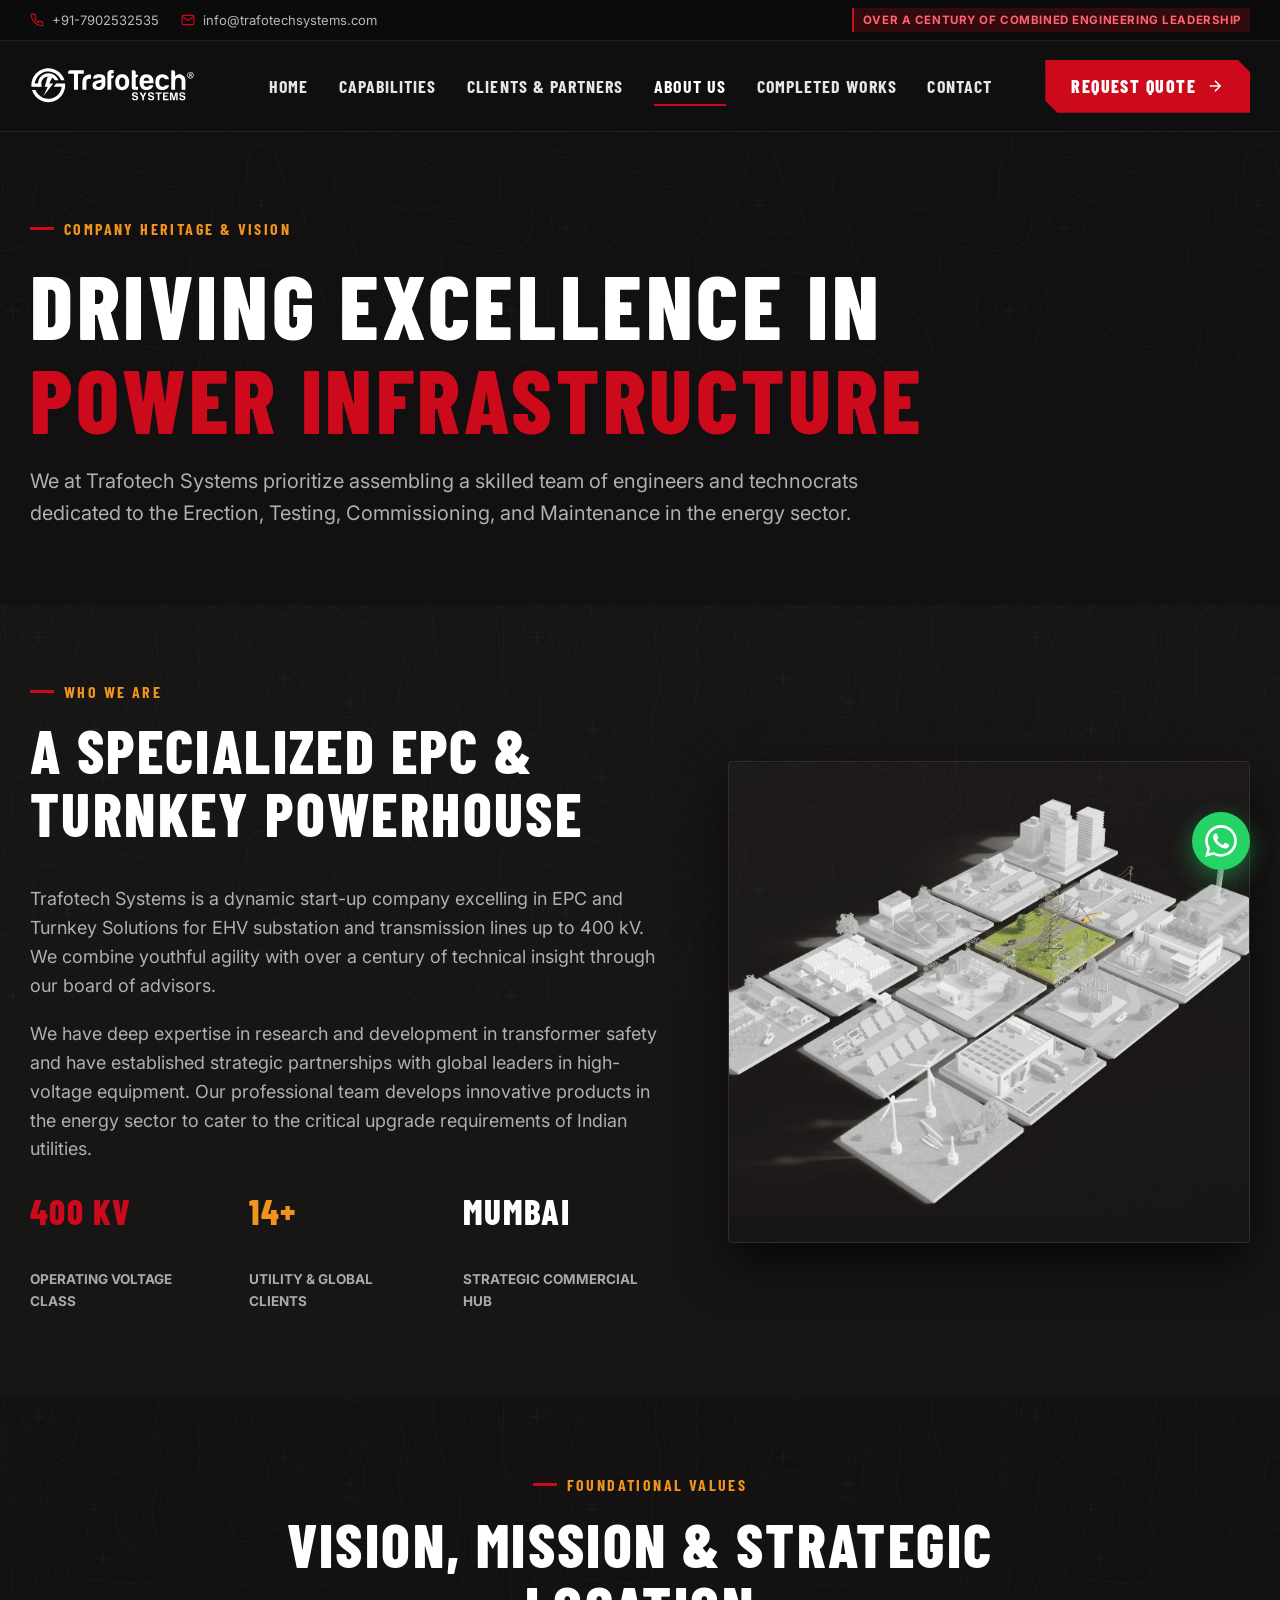
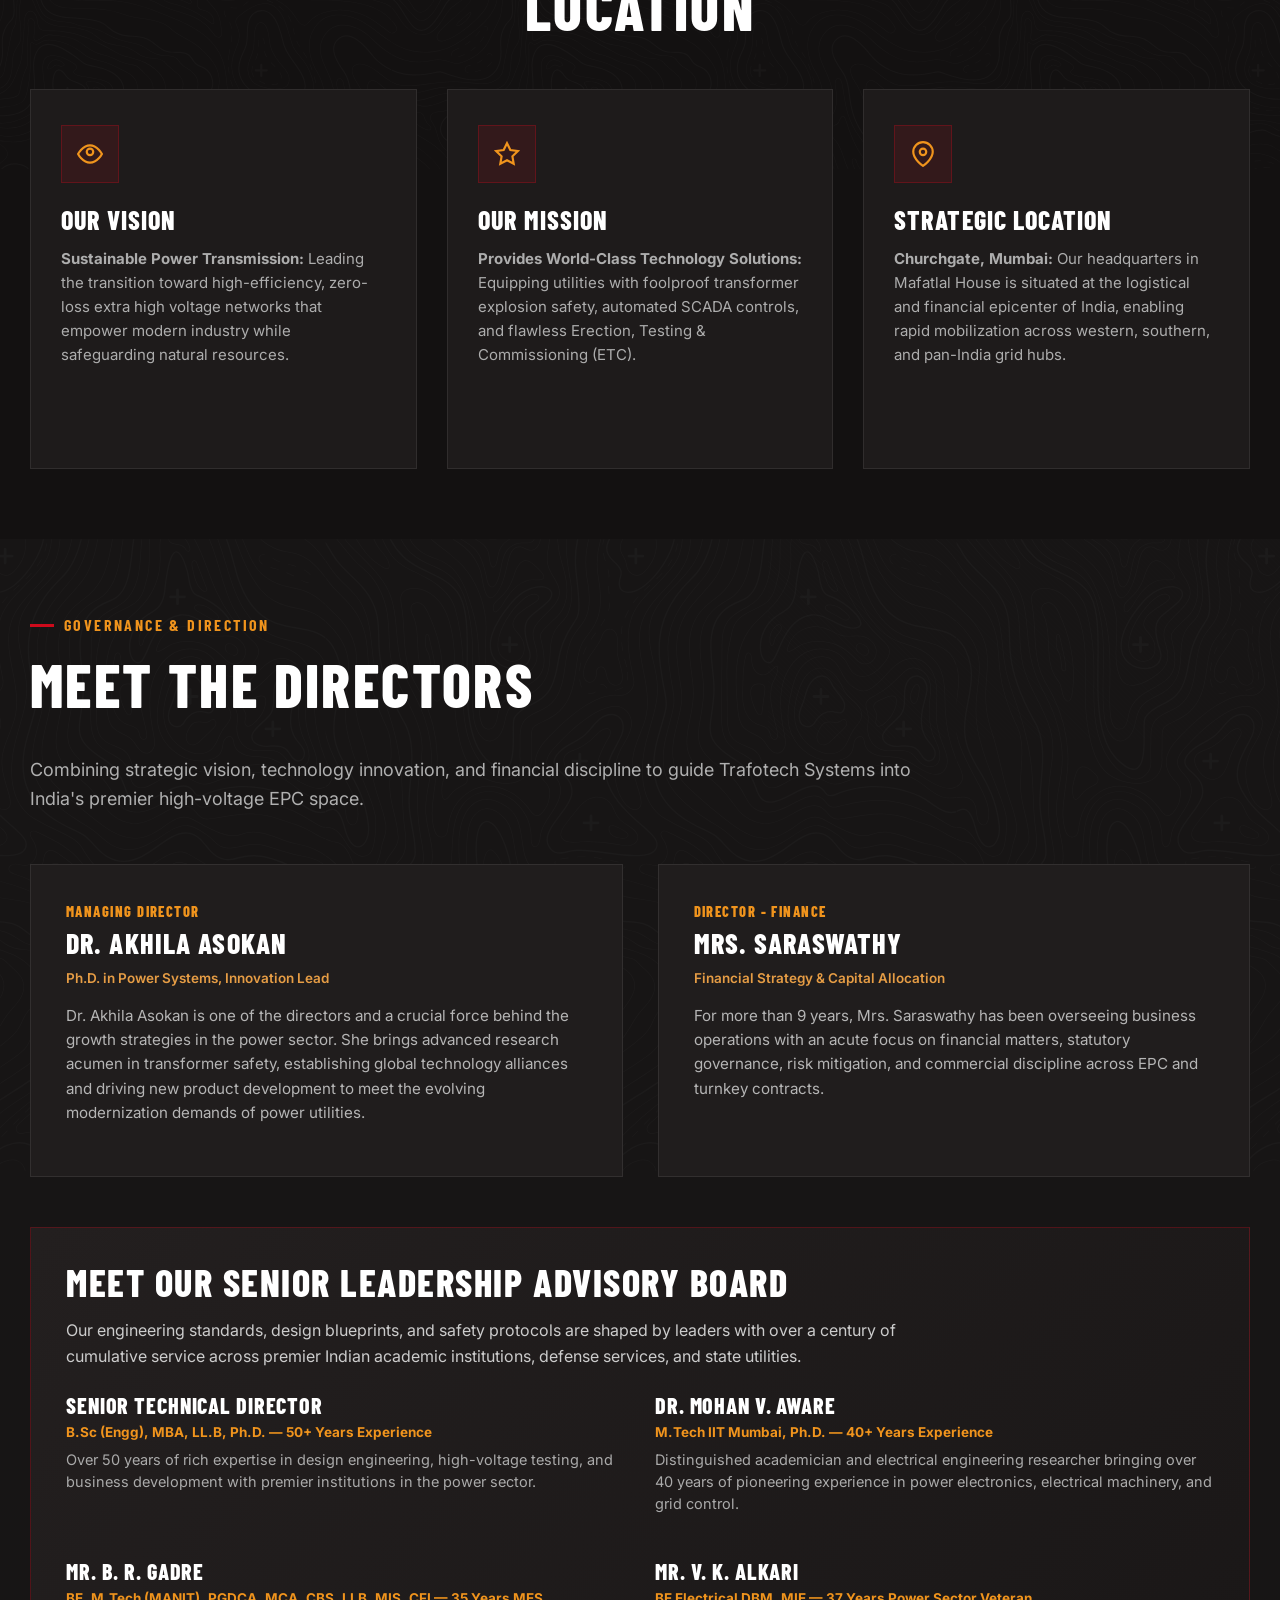
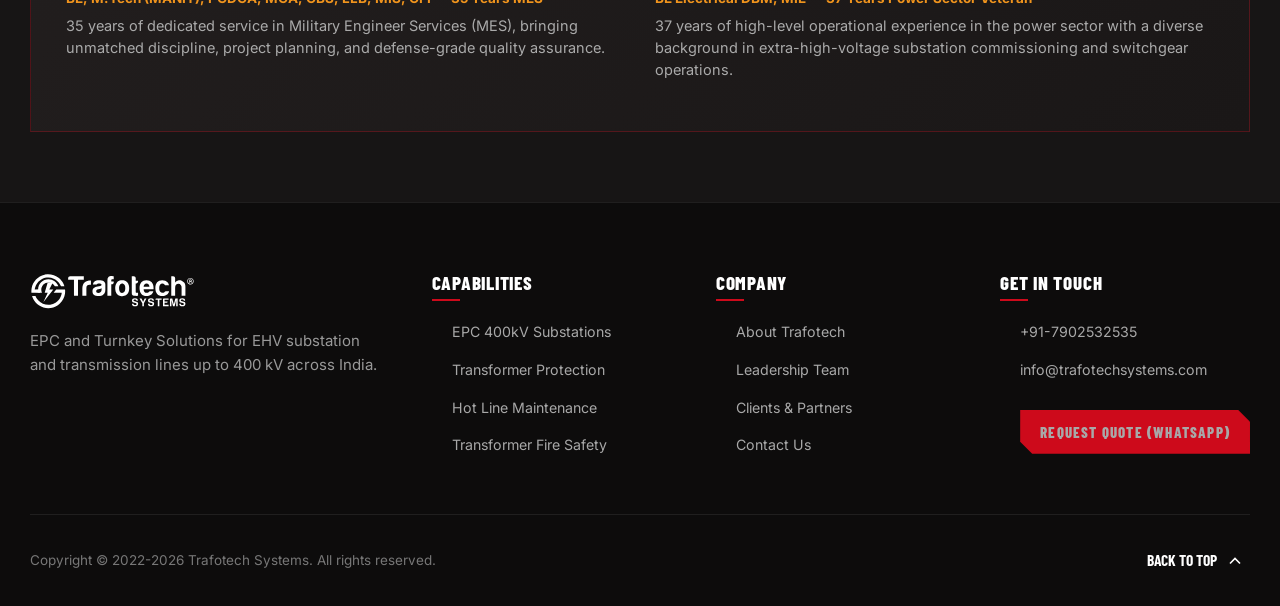
==== about.html @ dc95e20f "Initial commit: Trafotech Systems modern web portal with Quanta design system" ====
<!DOCTYPE html>
<html lang="en">
<head>
  <meta charset="UTF-8">
  <meta name="viewport" content="width=device-width, initial-scale=1.0">
  <title>About Us &amp; Leadership - TRAFOTECH SYSTEMS</title>
  <meta name="description" content="Learn about Trafotech Systems, our leadership team including Dr. Akhila Asokan, Mrs. Saraswathy, and our senior advisory board with over 50 years of power sector engineering heritage.">
  <link rel="icon" type="image/png" sizes="32x32" href="assets/projects/cropped-favicon-32x32.png">

  <!-- Quanta Services Design System Stylesheets -->
  <link rel="stylesheet" href="_next/static/css/a41a6d3d1472bc70.css">
  <link rel="stylesheet" href="css/quanta-theme.css">
</head>
<body class="bg-dark">

  <!-- TOP BAR -->
  <div class="top-contact-bar">
    <div class="container top-bar-inner">
      <div class="top-bar-items">
        <span class="top-bar-item">
          <svg fill="none" stroke="currentColor" stroke-width="2" viewBox="0 0 24 24"><path d="M22 16.92v3a2 2 0 0 1-2.18 2 19.79 19.79 0 0 1-8.63-3.07 19.5 19.5 0 0 1-6-6 19.79 19.79 0 0 1-3.07-8.67A2 2 0 0 1 4.11 2h3a2 2 0 0 1 2 1.72 12.84 12.84 0 0 0 .7 2.81 2 2 0 0 1-.45 2.11L8.09 9.91a16 16 0 0 0 6 6l1.27-1.27a2 2 0 0 1 2.11-.45 12.84 12.84 0 0 0 2.81.7A2 2 0 0 1 22 16.92z"></path></svg>
          <a href="tel:+917902532535">+91-7902532535</a>
        </span>
        <span class="top-bar-item">
          <svg fill="none" stroke="currentColor" stroke-width="2" viewBox="0 0 24 24"><path d="M4 4h16c1.1 0 2 .9 2 2v12c0 1.1-.9 2-2 2H4c-1.1 0-2-.9-2-2V6c0-1.1.9-2 2-2z"></path><polyline points="22,6 12,13 2,6"></polyline></svg>
          <a href="mailto:info@trafotechsystems.com">info@trafotechsystems.com</a>
        </span>
      </div>
      <div>
        <span class="top-bar-badge">Over a Century of Combined Engineering Leadership</span>
      </div>
    </div>
  </div>

  <!-- NAVBAR -->
  <header class="navbar">
    <div class="container navbar-content">
      <a href="index.html" class="site-logo">
        <img src="assets/logos/trafotech-logo-white.svg" alt="Trafotech Logo" height="46">
      </a>

      <ul class="nav-menu">
        <li><a href="index.html" class="nav-link">Home</a></li>
        <li><a href="capabilities.html" class="nav-link">Capabilities</a></li>
        <li><a href="companies.html" class="nav-link">Clients &amp; Partners</a></li>
        <li><a href="about.html" class="nav-link active">About Us</a></li>
        <li><a href="index.html#projects" class="nav-link">Completed Works</a></li>
        <li><a href="contact.html" class="nav-link">Contact</a></li>
      </ul>

      <div class="nav-actions">
        <a href="https://wa.me/918855847066?text=Hello%20Trafotech%20Systems%2C%20I%20would%20like%20to%20request%20a%20quote%20for%20an%20EHV%20Substation%20%2F%20Transformer%20project." target="_blank" rel="noopener noreferrer" class="btn btn-primary" title="Request Quote on WhatsApp">
          <span>Request Quote</span>
          <svg width="18" height="18" fill="none" stroke="currentColor" stroke-width="2" viewBox="0 0 24 24"><line x1="5" y1="12" x2="19" y2="12"></line><polyline points="12 5 19 12 12 19"></polyline></svg>
        </a>
        <button class="menu-toggle" aria-label="Toggle Mobile Menu">
          <svg width="24" height="24" fill="none" stroke="currentColor" stroke-width="2" viewBox="0 0 24 24"><line x1="3" y1="12" x2="21" y2="12"></line><line x1="3" y1="6" x2="21" y2="6"></line><line x1="3" y1="18" x2="21" y2="18"></line></svg>
        </button>
      </div>
    </div>
  </header>

  <!-- OFFCANVAS MOBILE DRAWER -->
  <div class="drawer-backdrop"></div>
  <aside class="mobile-drawer">
    <div class="drawer-header">
      <div class="site-logo">
        <img src="assets/logos/trafotech-logo-white.svg" alt="Trafotech Logo" height="38">
      </div>
      <button class="drawer-close">&times;</button>
    </div>
    <ul class="drawer-nav">
      <li><a href="index.html">Home</a></li>
      <li><a href="capabilities.html">Capabilities &amp; Services</a></li>
      <li><a href="companies.html">Clients &amp; Partners</a></li>
      <li><a href="about.html">About &amp; Leadership</a></li>
      <li><a href="index.html#projects">Completed Works</a></li>
      <li><a href="contact.html">Contact Us</a></li>
    </ul>
  </aside>

  <!-- ABOUT HERO (QUANTA CULTURE TEMPLATE) -->
  <section class="section topo topo-bottom" style="background-color: #121010; padding-top: 8rem; padding-bottom: 6rem;">
    <div class="container">
      <div class="section-pretitle">Company Heritage &amp; Vision</div>
      <h1 class="h1" style="color: #fff; margin-bottom: 2rem;">
        DRIVING EXCELLENCE IN <span class="topo-text">POWER INFRASTRUCTURE</span>
      </h1>
      <p class="section-description" style="max-width: 900px; font-size: 2rem;">
        We at Trafotech Systems prioritize assembling a skilled team of engineers and technocrats dedicated to the Erection, Testing, Commissioning, and Maintenance in the energy sector.
      </p>
    </div>
  </section>

  <!-- STORY & PURPOSE -->
  <main>
    <section class="section topo lines-bg" style="background-color: #181515;">
      <div class="container feature-split-section">
        <div>
          <div class="section-pretitle">Who We Are</div>
          <h2 class="h2">A SPECIALIZED EPC &amp; TURNKEY POWERHOUSE</h2>
          <p class="section-description" style="margin-bottom: 2rem;">
            Trafotech Systems is a dynamic start-up company excelling in EPC and Turnkey Solutions for EHV substation and transmission lines up to 400 kV. We combine youthful agility with over a century of technical insight through our board of advisors.
          </p>
          <p class="section-description" style="margin-bottom: 2rem;">
            We have deep expertise in research and development in transformer safety and have established strategic partnerships with global leaders in high-voltage equipment. Our professional team develops innovative products in the energy sector to cater to the critical upgrade requirements of Indian utilities.
          </p>
          <div style="display:flex; gap:3rem; margin-top:3rem;">
            <div>
              <h3 style="font-size:3.5rem; color:var(--theme-primary); font-family:var(--highlight-font); line-height:1;">400 kV</h3>
              <p style="color:#aaa; font-size:1.35rem; text-transform:uppercase; font-weight:700;">Operating Voltage Class</p>
            </div>
            <div>
              <h3 style="font-size:3.5rem; color:var(--theme-secondary); font-family:var(--highlight-font); line-height:1;">14+</h3>
              <p style="color:#aaa; font-size:1.35rem; text-transform:uppercase; font-weight:700;">Utility &amp; Global Clients</p>
            </div>
            <div>
              <h3 style="font-size:3.5rem; color:#fff; font-family:var(--highlight-font); line-height:1;">Mumbai</h3>
              <p style="color:#aaa; font-size:1.35rem; text-transform:uppercase; font-weight:700;">Strategic Commercial Hub</p>
            </div>
          </div>
        </div>

        <div class="feature-visual">
          <img src="_next/Quanta-3D-Renders-Web-Transmission-20240920-Half.webp" alt="High Voltage Transmission Grid 3D">
        </div>
      </div>
    </section>

    <!-- STRATEGIC PILLARS -->
    <section class="section topo topo-right" style="background-color: #131111;">
      <div class="container">
        <div class="section-header text-center">
          <div class="section-pretitle">Foundational Values</div>
          <h2 class="h2">VISION, MISSION &amp; STRATEGIC LOCATION</h2>
        </div>

        <div class="capabilities-grid" style="grid-template-columns: repeat(3, 1fr);">
          <div class="cap-card">
            <div>
              <div class="cap-card-icon">
                <svg fill="none" stroke="currentColor" stroke-width="2" viewBox="0 0 24 24"><path d="M1 12s4-8 11-8 11 8 11 8-4 8-11 8-11-8-11-8z"></path><circle cx="12" cy="10" r="3"></circle></svg>
              </div>
              <h3 class="cap-card-title">OUR VISION</h3>
              <p class="cap-card-desc">
                <strong>Sustainable Power Transmission:</strong> Leading the transition toward high-efficiency, zero-loss extra high voltage networks that empower modern industry while safeguarding natural resources.
              </p>
            </div>
          </div>

          <div class="cap-card">
            <div>
              <div class="cap-card-icon">
                <svg fill="none" stroke="currentColor" stroke-width="2" viewBox="0 0 24 24"><polygon points="12 2 15.09 8.26 22 9.27 17 14.14 18.18 21.02 12 17.77 5.82 21.02 7 14.14 2 9.27 8.91 8.26 12 2"></polygon></svg>
              </div>
              <h3 class="cap-card-title">OUR MISSION</h3>
              <p class="cap-card-desc">
                <strong>Provides World-Class Technology Solutions:</strong> Equipping utilities with foolproof transformer explosion safety, automated SCADA controls, and flawless Erection, Testing &amp; Commissioning (ETC).
              </p>
            </div>
          </div>

          <div class="cap-card">
            <div>
              <div class="cap-card-icon">
                <svg fill="none" stroke="currentColor" stroke-width="2" viewBox="0 0 24 24"><path d="M21 10c0 7-9 13-9 13s-9-6-9-13a9 9 0 0 1 18 0z"></path><circle cx="12" cy="10" r="3"></circle></svg>
              </div>
              <h3 class="cap-card-title">STRATEGIC LOCATION</h3>
              <p class="cap-card-desc">
                <strong>Churchgate, Mumbai:</strong> Our headquarters in Mafatlal House is situated at the logistical and financial epicenter of India, enabling rapid mobilization across western, southern, and pan-India grid hubs.
              </p>
            </div>
          </div>
        </div>
      </div>
    </section>

    <!-- MEET THE DIRECTORS & LEADERSHIP -->
    <section class="section topo lines-bg" id="leadership" style="background-color: #171515;">
      <div class="container">
        <div class="section-header">
          <div class="section-pretitle">Governance &amp; Direction</div>
          <h2 class="h2">MEET THE DIRECTORS</h2>
          <p class="section-description">
            Combining strategic vision, technology innovation, and financial discipline to guide Trafotech Systems into India's premier high-voltage EPC space.
          </p>
        </div>

        <div class="leadership-grid">
          <!-- Director 1 -->
          <div class="leader-card">
            <span class="leader-role">Managing Director</span>
            <h3 class="leader-name">Dr. Akhila Asokan</h3>
            <div class="leader-qualification">Ph.D. in Power Systems, Innovation Lead</div>
            <p class="leader-bio">
              Dr. Akhila Asokan is one of the directors and a crucial force behind the growth strategies in the power sector. She brings advanced research acumen in transformer safety, establishing global technology alliances and driving new product development to meet the evolving modernization demands of power utilities.
            </p>
          </div>

          <!-- Director 2 -->
          <div class="leader-card">
            <span class="leader-role">Director - Finance</span>
            <h3 class="leader-name">Mrs. Saraswathy</h3>
            <div class="leader-qualification">Financial Strategy &amp; Capital Allocation</div>
            <p class="leader-bio">
              For more than 9 years, Mrs. Saraswathy has been overseeing business operations with an acute focus on financial matters, statutory governance, risk mitigation, and commercial discipline across EPC and turnkey contracts.
            </p>
          </div>
        </div>

        <!-- SENIOR ADVISORY BOARD -->
        <div class="advisory-board-banner" style="margin-top: 5rem;">
          <h3 class="h3" style="color: #fff; margin-bottom: 1.5rem;">MEET OUR SENIOR LEADERSHIP ADVISORY BOARD</h3>
          <p style="color: #ccc; font-size: 1.6rem; max-width: 900px; margin-bottom: 2.5rem;">
            Our engineering standards, design blueprints, and safety protocols are shaped by leaders with over a century of cumulative service across premier Indian academic institutions, defense services, and state utilities.
          </p>

          <div class="advisory-grid">
            <div class="advisory-item">
              <h4>Senior Technical Director</h4>
              <span class="exp-badge">B.Sc (Engg), MBA, LL.B, Ph.D. — 50+ Years Experience</span>
              <p>Over 50 years of rich expertise in design engineering, high-voltage testing, and business development with premier institutions in the power sector.</p>
            </div>

            <div class="advisory-item">
              <h4>Dr. Mohan V. Aware</h4>
              <span class="exp-badge">M.Tech IIT Mumbai, Ph.D. — 40+ Years Experience</span>
              <p>Distinguished academician and electrical engineering researcher bringing over 40 years of pioneering experience in power electronics, electrical machinery, and grid control.</p>
            </div>

            <div class="advisory-item">
              <h4>Mr. B. R. Gadre</h4>
              <span class="exp-badge">BE, M.Tech (MANIT), PGDCA, MCA, CBS, LLB, MIS, CFI — 35 Years MES</span>
              <p>35 years of dedicated service in Military Engineer Services (MES), bringing unmatched discipline, project planning, and defense-grade quality assurance.</p>
            </div>

            <div class="advisory-item">
              <h4>Mr. V. K. Alkari</h4>
              <span class="exp-badge">BE Electrical DBM, MIE — 37 Years Power Sector Veteran</span>
              <p>37 years of high-level operational experience in the power sector with a diverse background in extra-high-voltage substation commissioning and switchgear operations.</p>
            </div>
          </div>
        </div>
      </div>
    </section>
  </main>

  <!-- FOOTER -->
  <footer class="site-footer">
    <div class="container">
      <div class="footer-top">
        <div class="footer-brand">
          <a href="index.html" class="site-logo">
            <img src="assets/logos/trafotech-logo-white.svg" alt="Trafotech Logo" height="42">
          </a>
          <p>
            EPC and Turnkey Solutions for EHV substation and transmission lines up to 400 kV across India.
          </p>
        </div>

        <div class="footer-col">
          <h4>Capabilities</h4>
          <ul class="footer-links">
            <li><a href="capabilities.html#substations">EPC 400kV Substations</a></li>
            <li><a href="capabilities.html#transformer-protection">Transformer Protection</a></li>
            <li><a href="capabilities.html#live-line">Hot Line Maintenance</a></li>
            <li><a href="capabilities.html#fire-safety">Transformer Fire Safety</a></li>
          </ul>
        </div>

        <div class="footer-col">
          <h4>Company</h4>
          <ul class="footer-links">
            <li><a href="about.html">About Trafotech</a></li>
            <li><a href="#leadership">Leadership Team</a></li>
            <li><a href="companies.html">Clients &amp; Partners</a></li>
            <li><a href="contact.html">Contact Us</a></li>
          </ul>
        </div>

        <div class="footer-col">
          <h4>Get in Touch</h4>
          <ul class="footer-links">
            <li><a href="tel:+917902532535">+91-7902532535</a></li>
            <li><a href="mailto:info@trafotechsystems.com">info@trafotechsystems.com</a></li>
            <li style="margin-top: 1.5rem;">
              <a href="https://wa.me/918855847066?text=Hello%20Trafotech%20Systems%2C%20I%20would%20like%20to%20request%20a%20quote%20for%20an%20EHV%20Substation%20%2F%20Transformer%20project." target="_blank" rel="noopener noreferrer" class="btn btn-primary" style="padding: 1rem 2rem; font-size: 1.5rem;">Request Quote (WhatsApp)</a>
            </li>
          </ul>
        </div>
      </div>

      <div class="footer-bottom">
        <div>Copyright &copy; 2022-2026 Trafotech Systems. All rights reserved.</div>
        <div class="back-to-top">
          <span>Back to Top</span>
          <svg width="20" height="20" fill="none" stroke="currentColor" stroke-width="2" viewBox="0 0 24 24"><polyline points="18 15 12 9 6 15"></polyline></svg>
        </div>
      </div>
    </div>
  </footer>

  <script src="js/main.js"></script>

  <!-- Floating WhatsApp Quick Connect -->
  <a href="https://wa.me/918855847066?text=Hello%20Trafotech%20Systems%2C%20I%20would%20like%20to%20request%20a%20quote%20for%20an%20EHV%20Substation%20%2F%20Transformer%20project." target="_blank" rel="noopener noreferrer" class="floating-whatsapp" title="Chat on WhatsApp (+91-8855847066)" aria-label="Chat on WhatsApp">
    <svg width="32" height="32" viewBox="0 0 24 24" fill="#ffffff"><path d="M.057 24l1.687-6.163c-1.041-1.804-1.588-3.849-1.587-5.946.003-6.556 5.338-11.891 11.893-11.891 3.181.001 6.167 1.24 8.413 3.488 2.245 2.248 3.481 5.236 3.48 8.414-.003 6.557-5.338 11.892-11.893 11.892-1.99-.001-3.951-.5-5.688-1.448l-6.305 1.654zm6.597-3.807c1.676.995 3.276 1.591 5.392 1.592 5.448 0 9.886-4.434 9.889-9.885.002-5.462-4.415-9.89-9.881-9.892-5.452 0-9.887 4.434-9.889 9.884-.001 2.225.651 3.891 1.746 5.634l-.999 3.648 3.742-.981zm11.387-5.464c-.074-.124-.272-.198-.57-.347-.297-.149-1.758-.868-2.031-.967-.272-.099-.47-.149-.669.149-.198.297-.768.967-.941 1.165-.173.198-.347.223-.644.074-.297-.149-1.255-.462-2.39-1.475-.883-.788-1.48-1.761-1.653-2.059-.173-.297-.018-.458.13-.606.134-.133.297-.347.446-.521.151-.172.2-.296.3-.495.099-.198.05-.372-.025-.521-.075-.148-.669-1.611-.916-2.206-.242-.579-.487-.501-.669-.51l-.57-.01c-.198 0-.52.074-.792.372s-1.04 1.016-1.04 2.479 1.065 2.876 1.213 3.074c.149.198 2.095 3.2 5.076 4.487.709.306 1.263.489 1.694.626.712.226 1.36.194 1.872.118.571-.085 1.758-.719 2.006-1.413.248-.695.248-1.29.173-1.414z"/></svg>
  </a>

</body>
</html>
---- _next/static/css/a41a6d3d1472bc70.css ----
﻿#nprogress{pointer-events:none}#nprogress .bar{background:var(--theme-secondary);position:fixed;z-index:1031;top:0;left:0;width:100%;height:5px}#nprogress .peg{display:block;position:absolute;right:0;width:100px;height:100%;box-shadow:0 0 10px var(--theme-secondary),0 0 5px var(--theme-secondary);opacity:1;transform:rotate(3deg) translateY(-4px)}#nprogress .spinner{display:block;position:fixed;z-index:1031;top:15px;right:15px}#nprogress .spinner-icon{width:18px;height:18px;box-sizing:border-box;border-bottom:2px solid transparent;border-right:2px solid transparent;border-top:2px solid transparent;border-top-color:var(--theme-secondary);border-left:2px solid transparent;border-left-color:var(--theme-secondary);border-radius:50%;animation:nprogress-spinner .4s linear infinite}.nprogress-custom-parent{overflow:hidden;position:relative}.nprogress-custom-parent #nprogress .bar,.nprogress-custom-parent #nprogress .spinner{position:absolute}@keyframes nprogress-spinner{0%{transform:rotate(0deg)}to{transform:rotate(1turn)}}

/*! modern-normalize v2.0.0 | MIT License | https://github.com/sindresorhus/modern-normalize */*,:after,:before{box-sizing:border-box}html{font-family:system-ui,Segoe UI,Roboto,Helvetica,Arial,sans-serif,Apple Color Emoji,Segoe UI Emoji;line-height:1.15;-webkit-text-size-adjust:100%;-moz-tab-size:4;-o-tab-size:4;tab-size:4}body{margin:0}hr{height:0;color:inherit}abbr[title]{-webkit-text-decoration:underline dotted;text-decoration:underline dotted}b,strong{font-weight:bolder}code,kbd,pre,samp{font-family:ui-monospace,SFMono-Regular,Consolas,Liberation Mono,Menlo,monospace;font-size:1em}small{font-size:80%}sub,sup{font-size:75%;line-height:0;position:relative;vertical-align:baseline}sub{bottom:-.25em}sup{top:-.5em}table{text-indent:0;border-color:inherit}button,input,optgroup,select,textarea{font-family:inherit;font-size:100%;line-height:1.15;margin:0}button,select{text-transform:none}[type=button],[type=reset],[type=submit],button{-webkit-appearance:button}::-moz-focus-inner{border-style:none;padding:0}:-moz-focusring{outline:1px dotted ButtonText}:-moz-ui-invalid{box-shadow:none}legend{padding:0}progress{vertical-align:baseline}::-webkit-inner-spin-button,::-webkit-outer-spin-button{height:auto}[type=search]{-webkit-appearance:textfield;outline-offset:-2px}::-webkit-search-decoration{-webkit-appearance:none}::-webkit-file-upload-button{-webkit-appearance:button;font:inherit}summary{display:list-item}:root{--wp-admin-theme-color:#007cba;--wp-admin-theme-color--rgb:0,124,186;--wp-admin-theme-color-darker-10:#006ba1;--wp-admin-theme-color-darker-10--rgb:0,107,161;--wp-admin-theme-color-darker-20:#005a87;--wp-admin-theme-color-darker-20--rgb:0,90,135;--wp-admin-border-width-focus:2px;--wp-block-synced-color:#7a00df;--wp-block-synced-color--rgb:122,0,223}@media(-webkit-min-device-pixel-ratio:2),(min-resolution:192dpi){:root{--wp-admin-border-width-focus:1.5px}}.wp-block-archives{box-sizing:border-box}.wp-block-archives-dropdown label{display:block}.wp-block-avatar{line-height:0}.wp-block-avatar,.wp-block-avatar img{box-sizing:border-box}.wp-block-avatar.aligncenter{text-align:center}.wp-block-audio{box-sizing:border-box}.wp-block-audio figcaption{margin-top:.5em;margin-bottom:1em}.wp-block-audio audio{width:100%;min-width:300px}.wp-block-button__link{cursor:pointer;display:inline-block;text-align:center;word-break:break-word;box-sizing:border-box}.wp-block-button__link.aligncenter{text-align:center}.wp-block-button__link.alignright{text-align:right}:where(.wp-block-button__link){box-shadow:none;text-decoration:none;border-radius:9999px;padding:calc(.667em + 2px) calc(1.333em + 2px)}.wp-block-button[style*=text-decoration] .wp-block-button__link{text-decoration:inherit}.wp-block-buttons>.wp-block-button.has-custom-width{max-width:none}.wp-block-buttons>.wp-block-button.has-custom-width .wp-block-button__link{width:100%}.wp-block-buttons>.wp-block-button.has-custom-font-size .wp-block-button__link{font-size:inherit}.wp-block-buttons>.wp-block-button.wp-block-button__width-25{width:calc(25% - .5em*.75);width:calc(25% - var(--wp--style--block-gap, .5em)*.75)}.wp-block-buttons>.wp-block-button.wp-block-button__width-50{width:calc(50% - .5em*.5);width:calc(50% - var(--wp--style--block-gap, .5em)*.5)}.wp-block-buttons>.wp-block-button.wp-block-button__width-75{width:calc(75% - .5em*.25);width:calc(75% - var(--wp--style--block-gap, .5em)*.25)}.wp-block-buttons>.wp-block-button.wp-block-button__width-100{width:100%;flex-basis:100%}.wp-block-buttons.is-vertical>.wp-block-button.wp-block-button__width-25{width:25%}.wp-block-buttons.is-vertical>.wp-block-button.wp-block-button__width-50{width:50%}.wp-block-buttons.is-vertical>.wp-block-button.wp-block-button__width-75{width:75%}.wp-block-button.is-style-squared,.wp-block-button__link.wp-block-button.is-style-squared{border-radius:0}.wp-block-button.no-border-radius,.wp-block-button__link.no-border-radius{border-radius:0!important}.wp-block-button .wp-block-button__link.is-style-outline,.wp-block-button.is-style-outline>.wp-block-button__link{border:2px solid;padding:.667em 1.333em}.wp-block-button .wp-block-button__link.is-style-outline:not(.has-text-color),.wp-block-button.is-style-outline>.wp-block-button__link:not(.has-text-color){color:currentColor}.wp-block-button .wp-block-button__link.is-style-outline:not(.has-background),.wp-block-button.is-style-outline>.wp-block-button__link:not(.has-background){background-color:transparent;background-image:none}.wp-block-button .wp-block-button__link:where(.has-border-color){border-width:initial}.wp-block-button .wp-block-button__link:where([style*=border-top-color]){border-top-width:medium}.wp-block-button .wp-block-button__link:where([style*=border-right-color]){border-right-width:medium}.wp-block-button .wp-block-button__link:where([style*=border-bottom-color]){border-bottom-width:medium}.wp-block-button .wp-block-button__link:where([style*=border-left-color]){border-left-width:medium}.wp-block-button .wp-block-button__link:where([style*=border-style]){border-width:initial}.wp-block-button .wp-block-button__link:where([style*=border-top-style]){border-top-width:medium}.wp-block-button .wp-block-button__link:where([style*=border-right-style]){border-right-width:medium}.wp-block-button .wp-block-button__link:where([style*=border-bottom-style]){border-bottom-width:medium}.wp-block-button .wp-block-button__link:where([style*=border-left-style]){border-left-width:medium}.wp-block-buttons.is-vertical{flex-direction:column}.wp-block-buttons.is-vertical>.wp-block-button:last-child{margin-bottom:0}.wp-block-buttons>.wp-block-button{display:inline-block;margin:0}.wp-block-buttons.is-content-justification-left{justify-content:flex-start}.wp-block-buttons.is-content-justification-left.is-vertical{align-items:flex-start}.wp-block-buttons.is-content-justification-center{justify-content:center}.wp-block-buttons.is-content-justification-center.is-vertical{align-items:center}.wp-block-buttons.is-content-justification-right{justify-content:flex-end}.wp-block-buttons.is-content-justification-right.is-vertical{align-items:flex-end}.wp-block-buttons.is-content-justification-space-between{justify-content:space-between}.wp-block-buttons.aligncenter{text-align:center}.wp-block-buttons:not(.is-content-justification-space-between,.is-content-justification-right,.is-content-justification-left,.is-content-justification-center) .wp-block-button.aligncenter{margin-left:auto;margin-right:auto;width:100%}.wp-block-buttons[style*=text-decoration] .wp-block-button,.wp-block-buttons[style*=text-decoration] .wp-block-button__link{text-decoration:inherit}.wp-block-buttons.has-custom-font-size .wp-block-button__link{font-size:inherit}.wp-block-button.aligncenter,.wp-block-calendar{text-align:center}.wp-block-calendar td,.wp-block-calendar th{padding:.25em;border:1px solid}.wp-block-calendar th{font-weight:400}.wp-block-calendar caption{background-color:inherit}.wp-block-calendar table{width:100%;border-collapse:collapse}.wp-block-calendar table:where(:not(.has-text-color)){color:#40464d}.wp-block-calendar table:where(:not(.has-text-color)) td,.wp-block-calendar table:where(:not(.has-text-color)) th{border-color:#ddd}.wp-block-calendar table.has-background th{background-color:inherit}.wp-block-calendar table.has-text-color th{color:inherit}:where(.wp-block-calendar table:not(.has-background) th){background:#ddd}.wp-block-categories{box-sizing:border-box}.wp-block-categories.alignleft{margin-right:2em}.wp-block-categories.alignright{margin-left:2em}.wp-block-categories.wp-block-categories-dropdown.aligncenter{text-align:center}.wp-block-code{box-sizing:border-box}.wp-block-code code{display:block;font-family:inherit;overflow-wrap:break-word;white-space:pre-wrap}.wp-block-columns{display:flex;box-sizing:border-box;flex-wrap:wrap!important;align-items:normal!important}@media(min-width:782px){.wp-block-columns{flex-wrap:nowrap!important}}.wp-block-columns.are-vertically-aligned-top{align-items:flex-start}.wp-block-columns.are-vertically-aligned-center{align-items:center}.wp-block-columns.are-vertically-aligned-bottom{align-items:flex-end}@media(max-width:781px){.wp-block-columns:not(.is-not-stacked-on-mobile)>.wp-block-column{flex-basis:100%!important}}@media(min-width:782px){.wp-block-columns:not(.is-not-stacked-on-mobile)>.wp-block-column{flex-basis:0;flex-grow:1}.wp-block-columns:not(.is-not-stacked-on-mobile)>.wp-block-column[style*=flex-basis]{flex-grow:0}}.wp-block-columns.is-not-stacked-on-mobile{flex-wrap:nowrap!important}.wp-block-columns.is-not-stacked-on-mobile>.wp-block-column{flex-basis:0;flex-grow:1}.wp-block-columns.is-not-stacked-on-mobile>.wp-block-column[style*=flex-basis]{flex-grow:0}:where(.wp-block-columns){margin-bottom:1.75em}:where(.wp-block-columns.has-background){padding:1.25em 2.375em}.wp-block-column{flex-grow:1;min-width:0;word-break:break-word;overflow-wrap:break-word}.wp-block-column.is-vertically-aligned-top{align-self:flex-start}.wp-block-column.is-vertically-aligned-center{align-self:center}.wp-block-column.is-vertically-aligned-bottom{align-self:flex-end}.wp-block-column.is-vertically-aligned-stretch{align-self:stretch}.wp-block-column.is-vertically-aligned-bottom,.wp-block-column.is-vertically-aligned-center,.wp-block-column.is-vertically-aligned-top{width:100%}.wp-block-post-comments{box-sizing:border-box}.wp-block-post-comments .alignleft{float:left}.wp-block-post-comments .alignright{float:right}.wp-block-post-comments .navigation:after{content:"";display:table;clear:both}.wp-block-post-comments .commentlist{clear:both;list-style:none;margin:0;padding:0}.wp-block-post-comments .commentlist .comment{min-height:2.25em;padding-left:3.25em}.wp-block-post-comments .commentlist .comment p{font-size:1em;line-height:1.8;margin:1em 0}.wp-block-post-comments .commentlist .children{list-style:none;margin:0;padding:0}.wp-block-post-comments .comment-author{line-height:1.5}.wp-block-post-comments .comment-author .avatar{border-radius:1.5em;display:block;float:left;height:2.5em;margin-top:.5em;margin-right:.75em;width:2.5em}.wp-block-post-comments .comment-author cite{font-style:normal}.wp-block-post-comments .comment-meta{font-size:.875em;line-height:1.5}.wp-block-post-comments .comment-meta b{font-weight:400}.wp-block-post-comments .comment-meta .comment-awaiting-moderation{margin-top:1em;margin-bottom:1em;display:block}.wp-block-post-comments .comment-body .commentmetadata{font-size:.875em}.wp-block-post-comments .comment-form-author label,.wp-block-post-comments .comment-form-comment label,.wp-block-post-comments .comment-form-email label,.wp-block-post-comments .comment-form-url label{display:block;margin-bottom:.25em}.wp-block-post-comments .comment-form input:not([type=submit]):not([type=checkbox]),.wp-block-post-comments .comment-form textarea{display:block;box-sizing:border-box;width:100%}.wp-block-post-comments .comment-form-cookies-consent{display:flex;gap:.25em}.wp-block-post-comments .comment-form-cookies-consent #wp-comment-cookies-consent{margin-top:.35em}.wp-block-post-comments .comment-reply-title{margin-bottom:0}.wp-block-post-comments .comment-reply-title :where(small){font-size:smaller;font-size:var(--wp--preset--font-size--medium,smaller);margin-left:.5em}.wp-block-post-comments .reply{font-size:.875em;margin-bottom:1.4em}.wp-block-post-comments input:not([type=submit]),.wp-block-post-comments textarea{border:1px solid #949494;font-size:1em;font-family:inherit}.wp-block-post-comments input:not([type=submit]):not([type=checkbox]),.wp-block-post-comments textarea{padding:calc(.667em + 2px)}:where(.wp-block-post-comments input[type=submit]){border:none}.wp-block-comments-pagination>.wp-block-comments-pagination-next,.wp-block-comments-pagination>.wp-block-comments-pagination-numbers,.wp-block-comments-pagination>.wp-block-comments-pagination-previous{margin-right:.5em;margin-bottom:.5em}.wp-block-comments-pagination>.wp-block-comments-pagination-next:last-child,.wp-block-comments-pagination>.wp-block-comments-pagination-numbers:last-child,.wp-block-comments-pagination>.wp-block-comments-pagination-previous:last-child{margin-right:0}.wp-block-comments-pagination .wp-block-comments-pagination-previous-arrow{margin-right:1ch;display:inline-block}.wp-block-comments-pagination .wp-block-comments-pagination-previous-arrow:not(.is-arrow-chevron){transform:scaleX(1)}.wp-block-comments-pagination .wp-block-comments-pagination-next-arrow{margin-left:1ch;display:inline-block}.wp-block-comments-pagination .wp-block-comments-pagination-next-arrow:not(.is-arrow-chevron){transform:scaleX(1)}.wp-block-comments-pagination.aligncenter{justify-content:center}.wp-block-comment-template{box-sizing:border-box;margin-bottom:0;max-width:100%;list-style:none;padding:0}.wp-block-comment-template li{clear:both}.wp-block-comment-template ol{margin-bottom:0;max-width:100%;list-style:none;padding-left:2rem}.wp-block-comment-template.alignleft{float:left}.wp-block-comment-template.aligncenter{margin-left:auto;margin-right:auto;width:-moz-fit-content;width:fit-content}.wp-block-comment-template.alignright{float:right}.wp-block-cover,.wp-block-cover-image{position:relative;background-position:50%;min-height:430px;display:flex;justify-content:center;align-items:center;padding:1em;overflow:hidden;overflow:clip;box-sizing:border-box}.wp-block-cover .has-background-dim:not([class*=-background-color]),.wp-block-cover-image .has-background-dim:not([class*=-background-color]),.wp-block-cover-image.has-background-dim:not([class*=-background-color]),.wp-block-cover.has-background-dim:not([class*=-background-color]){background-color:#000}.wp-block-cover .has-background-dim.has-background-gradient,.wp-block-cover-image .has-background-dim.has-background-gradient{background-color:transparent}.wp-block-cover-image.has-background-dim:before,.wp-block-cover.has-background-dim:before{content:"";background-color:inherit}.wp-block-cover .wp-block-cover__background,.wp-block-cover .wp-block-cover__gradient-background,.wp-block-cover-image .wp-block-cover__background,.wp-block-cover-image .wp-block-cover__gradient-background,.wp-block-cover-image.has-background-dim:not(.has-background-gradient):before,.wp-block-cover.has-background-dim:not(.has-background-gradient):before{position:absolute;top:0;left:0;bottom:0;right:0;z-index:1;opacity:.5}.wp-block-cover-image.has-background-dim.has-background-dim-10 .wp-block-cover__background,.wp-block-cover-image.has-background-dim.has-background-dim-10 .wp-block-cover__gradient-background,.wp-block-cover-image.has-background-dim.has-background-dim-10:not(.has-background-gradient):before,.wp-block-cover.has-background-dim.has-background-dim-10 .wp-block-cover__background,.wp-block-cover.has-background-dim.has-background-dim-10 .wp-block-cover__gradient-background,.wp-block-cover.has-background-dim.has-background-dim-10:not(.has-background-gradient):before{opacity:.1}.wp-block-cover-image.has-background-dim.has-background-dim-20 .wp-block-cover__background,.wp-block-cover-image.has-background-dim.has-background-dim-20 .wp-block-cover__gradient-background,.wp-block-cover-image.has-background-dim.has-background-dim-20:not(.has-background-gradient):before,.wp-block-cover.has-background-dim.has-background-dim-20 .wp-block-cover__background,.wp-block-cover.has-background-dim.has-background-dim-20 .wp-block-cover__gradient-background,.wp-block-cover.has-background-dim.has-background-dim-20:not(.has-background-gradient):before{opacity:.2}.wp-block-cover-image.has-background-dim.has-background-dim-30 .wp-block-cover__background,.wp-block-cover-image.has-background-dim.has-background-dim-30 .wp-block-cover__gradient-background,.wp-block-cover-image.has-background-dim.has-background-dim-30:not(.has-background-gradient):before,.wp-block-cover.has-background-dim.has-background-dim-30 .wp-block-cover__background,.wp-block-cover.has-background-dim.has-background-dim-30 .wp-block-cover__gradient-background,.wp-block-cover.has-background-dim.has-background-dim-30:not(.has-background-gradient):before{opacity:.3}.wp-block-cover-image.has-background-dim.has-background-dim-40 .wp-block-cover__background,.wp-block-cover-image.has-background-dim.has-background-dim-40 .wp-block-cover__gradient-background,.wp-block-cover-image.has-background-dim.has-background-dim-40:not(.has-background-gradient):before,.wp-block-cover.has-background-dim.has-background-dim-40 .wp-block-cover__background,.wp-block-cover.has-background-dim.has-background-dim-40 .wp-block-cover__gradient-background,.wp-block-cover.has-background-dim.has-background-dim-40:not(.has-background-gradient):before{opacity:.4}.wp-block-cover-image.has-background-dim.has-background-dim-50 .wp-block-cover__background,.wp-block-cover-image.has-background-dim.has-background-dim-50 .wp-block-cover__gradient-background,.wp-block-cover-image.has-background-dim.has-background-dim-50:not(.has-background-gradient):before,.wp-block-cover.has-background-dim.has-background-dim-50 .wp-block-cover__background,.wp-block-cover.has-background-dim.has-background-dim-50 .wp-block-cover__gradient-background,.wp-block-cover.has-background-dim.has-background-dim-50:not(.has-background-gradient):before{opacity:.5}.wp-block-cover-image.has-background-dim.has-background-dim-60 .wp-block-cover__background,.wp-block-cover-image.has-background-dim.has-background-dim-60 .wp-block-cover__gradient-background,.wp-block-cover-image.has-background-dim.has-background-dim-60:not(.has-background-gradient):before,.wp-block-cover.has-background-dim.has-background-dim-60 .wp-block-cover__background,.wp-block-cover.has-background-dim.has-background-dim-60 .wp-block-cover__gradient-background,.wp-block-cover.has-background-dim.has-background-dim-60:not(.has-background-gradient):before{opacity:.6}.wp-block-cover-image.has-background-dim.has-background-dim-70 .wp-block-cover__background,.wp-block-cover-image.has-background-dim.has-background-dim-70 .wp-block-cover__gradient-background,.wp-block-cover-image.has-background-dim.has-background-dim-70:not(.has-background-gradient):before,.wp-block-cover.has-background-dim.has-background-dim-70 .wp-block-cover__background,.wp-block-cover.has-background-dim.has-background-dim-70 .wp-block-cover__gradient-background,.wp-block-cover.has-background-dim.has-background-dim-70:not(.has-background-gradient):before{opacity:.7}.wp-block-cover-image.has-background-dim.has-background-dim-80 .wp-block-cover__background,.wp-block-cover-image.has-background-dim.has-background-dim-80 .wp-block-cover__gradient-background,.wp-block-cover-image.has-background-dim.has-background-dim-80:not(.has-background-gradient):before,.wp-block-cover.has-background-dim.has-background-dim-80 .wp-block-cover__background,.wp-block-cover.has-background-dim.has-background-dim-80 .wp-block-cover__gradient-background,.wp-block-cover.has-background-dim.has-background-dim-80:not(.has-background-gradient):before{opacity:.8}.wp-block-cover-image.has-background-dim.has-background-dim-90 .wp-block-cover__background,.wp-block-cover-image.has-background-dim.has-background-dim-90 .wp-block-cover__gradient-background,.wp-block-cover-image.has-background-dim.has-background-dim-90:not(.has-background-gradient):before,.wp-block-cover.has-background-dim.has-background-dim-90 .wp-block-cover__background,.wp-block-cover.has-background-dim.has-background-dim-90 .wp-block-cover__gradient-background,.wp-block-cover.has-background-dim.has-background-dim-90:not(.has-background-gradient):before{opacity:.9}.wp-block-cover-image.has-background-dim.has-background-dim-100 .wp-block-cover__background,.wp-block-cover-image.has-background-dim.has-background-dim-100 .wp-block-cover__gradient-background,.wp-block-cover-image.has-background-dim.has-background-dim-100:not(.has-background-gradient):before,.wp-block-cover.has-background-dim.has-background-dim-100 .wp-block-cover__background,.wp-block-cover.has-background-dim.has-background-dim-100 .wp-block-cover__gradient-background,.wp-block-cover.has-background-dim.has-background-dim-100:not(.has-background-gradient):before{opacity:1}.wp-block-cover .wp-block-cover__background.has-background-dim.has-background-dim-0,.wp-block-cover .wp-block-cover__gradient-background.has-background-dim.has-background-dim-0,.wp-block-cover-image .wp-block-cover__background.has-background-dim.has-background-dim-0,.wp-block-cover-image .wp-block-cover__gradient-background.has-background-dim.has-background-dim-0{opacity:0}.wp-block-cover .wp-block-cover__background.has-background-dim.has-background-dim-10,.wp-block-cover .wp-block-cover__gradient-background.has-background-dim.has-background-dim-10,.wp-block-cover-image .wp-block-cover__background.has-background-dim.has-background-dim-10,.wp-block-cover-image .wp-block-cover__gradient-background.has-background-dim.has-background-dim-10{opacity:.1}.wp-block-cover .wp-block-cover__background.has-background-dim.has-background-dim-20,.wp-block-cover .wp-block-cover__gradient-background.has-background-dim.has-background-dim-20,.wp-block-cover-image .wp-block-cover__background.has-background-dim.has-background-dim-20,.wp-block-cover-image .wp-block-cover__gradient-background.has-background-dim.has-background-dim-20{opacity:.2}.wp-block-cover .wp-block-cover__background.has-background-dim.has-background-dim-30,.wp-block-cover .wp-block-cover__gradient-background.has-background-dim.has-background-dim-30,.wp-block-cover-image .wp-block-cover__background.has-background-dim.has-background-dim-30,.wp-block-cover-image .wp-block-cover__gradient-background.has-background-dim.has-background-dim-30{opacity:.3}.wp-block-cover .wp-block-cover__background.has-background-dim.has-background-dim-40,.wp-block-cover .wp-block-cover__gradient-background.has-background-dim.has-background-dim-40,.wp-block-cover-image .wp-block-cover__background.has-background-dim.has-background-dim-40,.wp-block-cover-image .wp-block-cover__gradient-background.has-background-dim.has-background-dim-40{opacity:.4}.wp-block-cover .wp-block-cover__background.has-background-dim.has-background-dim-50,.wp-block-cover .wp-block-cover__gradient-background.has-background-dim.has-background-dim-50,.wp-block-cover-image .wp-block-cover__background.has-background-dim.has-background-dim-50,.wp-block-cover-image .wp-block-cover__gradient-background.has-background-dim.has-background-dim-50{opacity:.5}.wp-block-cover .wp-block-cover__background.has-background-dim.has-background-dim-60,.wp-block-cover .wp-block-cover__gradient-background.has-background-dim.has-background-dim-60,.wp-block-cover-image .wp-block-cover__background.has-background-dim.has-background-dim-60,.wp-block-cover-image .wp-block-cover__gradient-background.has-background-dim.has-background-dim-60{opacity:.6}.wp-block-cover .wp-block-cover__background.has-background-dim.has-background-dim-70,.wp-block-cover .wp-block-cover__gradient-background.has-background-dim.has-background-dim-70,.wp-block-cover-image .wp-block-cover__background.has-background-dim.has-background-dim-70,.wp-block-cover-image .wp-block-cover__gradient-background.has-background-dim.has-background-dim-70{opacity:.7}.wp-block-cover .wp-block-cover__background.has-background-dim.has-background-dim-80,.wp-block-cover .wp-block-cover__gradient-background.has-background-dim.has-background-dim-80,.wp-block-cover-image .wp-block-cover__background.has-background-dim.has-background-dim-80,.wp-block-cover-image .wp-block-cover__gradient-background.has-background-dim.has-background-dim-80{opacity:.8}.wp-block-cover .wp-block-cover__background.has-background-dim.has-background-dim-90,.wp-block-cover .wp-block-cover__gradient-background.has-background-dim.has-background-dim-90,.wp-block-cover-image .wp-block-cover__background.has-background-dim.has-background-dim-90,.wp-block-cover-image .wp-block-cover__gradient-background.has-background-dim.has-background-dim-90{opacity:.9}.wp-block-cover .wp-block-cover__background.has-background-dim.has-background-dim-100,.wp-block-cover .wp-block-cover__gradient-background.has-background-dim.has-background-dim-100,.wp-block-cover-image .wp-block-cover__background.has-background-dim.has-background-dim-100,.wp-block-cover-image .wp-block-cover__gradient-background.has-background-dim.has-background-dim-100{opacity:1}.wp-block-cover-image.alignleft,.wp-block-cover-image.alignright,.wp-block-cover.alignleft,.wp-block-cover.alignright{max-width:420px;width:100%}.wp-block-cover-image:after,.wp-block-cover:after{display:block;content:"";font-size:0;min-height:inherit}@supports(position:sticky){.wp-block-cover-image:after,.wp-block-cover:after{content:none}}.wp-block-cover-image.aligncenter,.wp-block-cover-image.alignleft,.wp-block-cover-image.alignright,.wp-block-cover.aligncenter,.wp-block-cover.alignleft,.wp-block-cover.alignright{display:flex}.wp-block-cover .wp-block-cover__inner-container,.wp-block-cover-image .wp-block-cover__inner-container{width:100%;z-index:1;color:inherit}.wp-block-cover h1:not(.has-text-color),.wp-block-cover h2:not(.has-text-color),.wp-block-cover h3:not(.has-text-color),.wp-block-cover h4:not(.has-text-color),.wp-block-cover h5:not(.has-text-color),.wp-block-cover h6:not(.has-text-color),.wp-block-cover p:not(.has-text-color),.wp-block-cover-image h1:not(.has-text-color),.wp-block-cover-image h2:not(.has-text-color),.wp-block-cover-image h3:not(.has-text-color),.wp-block-cover-image h4:not(.has-text-color),.wp-block-cover-image h5:not(.has-text-color),.wp-block-cover-image h6:not(.has-text-color),.wp-block-cover-image p:not(.has-text-color){color:inherit}.wp-block-cover-image.is-position-top-left,.wp-block-cover.is-position-top-left{align-items:flex-start;justify-content:flex-start}.wp-block-cover-image.is-position-top-center,.wp-block-cover.is-position-top-center{align-items:flex-start;justify-content:center}.wp-block-cover-image.is-position-top-right,.wp-block-cover.is-position-top-right{align-items:flex-start;justify-content:flex-end}.wp-block-cover-image.is-position-center-left,.wp-block-cover.is-position-center-left{align-items:center;justify-content:flex-start}.wp-block-cover-image.is-position-center-center,.wp-block-cover.is-position-center-center{align-items:center;justify-content:center}.wp-block-cover-image.is-position-center-right,.wp-block-cover.is-position-center-right{align-items:center;justify-content:flex-end}.wp-block-cover-image.is-position-bottom-left,.wp-block-cover.is-position-bottom-left{align-items:flex-end;justify-content:flex-start}.wp-block-cover-image.is-position-bottom-center,.wp-block-cover.is-position-bottom-center{align-items:flex-end;justify-content:center}.wp-block-cover-image.is-position-bottom-right,.wp-block-cover.is-position-bottom-right{align-items:flex-end;justify-content:flex-end}.wp-block-cover-image.has-custom-content-position.has-custom-content-position .wp-block-cover__inner-container,.wp-block-cover.has-custom-content-position.has-custom-content-position .wp-block-cover__inner-container{margin:0}.wp-block-cover-image.has-custom-content-position.has-custom-content-position.is-position-bottom-left .wp-block-cover__inner-container,.wp-block-cover-image.has-custom-content-position.has-custom-content-position.is-position-bottom-right .wp-block-cover__inner-container,.wp-block-cover-image.has-custom-content-position.has-custom-content-position.is-position-center-left .wp-block-cover__inner-container,.wp-block-cover-image.has-custom-content-position.has-custom-content-position.is-position-center-right .wp-block-cover__inner-container,.wp-block-cover-image.has-custom-content-position.has-custom-content-position.is-position-top-left .wp-block-cover__inner-container,.wp-block-cover-image.has-custom-content-position.has-custom-content-position.is-position-top-right .wp-block-cover__inner-container,.wp-block-cover.has-custom-content-position.has-custom-content-position.is-position-bottom-left .wp-block-cover__inner-container,.wp-block-cover.has-custom-content-position.has-custom-content-position.is-position-bottom-right .wp-block-cover__inner-container,.wp-block-cover.has-custom-content-position.has-custom-content-position.is-position-center-left .wp-block-cover__inner-container,.wp-block-cover.has-custom-content-position.has-custom-content-position.is-position-center-right .wp-block-cover__inner-container,.wp-block-cover.has-custom-content-position.has-custom-content-position.is-position-top-left .wp-block-cover__inner-container,.wp-block-cover.has-custom-content-position.has-custom-content-position.is-position-top-right .wp-block-cover__inner-container{margin:0;width:auto}.wp-block-cover .wp-block-cover__image-background,.wp-block-cover video.wp-block-cover__video-background,.wp-block-cover-image .wp-block-cover__image-background,.wp-block-cover-image video.wp-block-cover__video-background{position:absolute;top:0;left:0;right:0;bottom:0;margin:0;padding:0;width:100%;height:100%;max-width:none;max-height:none;-o-object-fit:cover;object-fit:cover;outline:none;border:none;box-shadow:none}.wp-block-cover-image.has-parallax,.wp-block-cover.has-parallax,.wp-block-cover__image-background.has-parallax,video.wp-block-cover__video-background.has-parallax{background-attachment:fixed;background-size:cover;background-repeat:no-repeat}@supports(-webkit-touch-callout:inherit){.wp-block-cover-image.has-parallax,.wp-block-cover.has-parallax,.wp-block-cover__image-background.has-parallax,video.wp-block-cover__video-background.has-parallax{background-attachment:scroll}}@media(prefers-reduced-motion:reduce){.wp-block-cover-image.has-parallax,.wp-block-cover.has-parallax,.wp-block-cover__image-background.has-parallax,video.wp-block-cover__video-background.has-parallax{background-attachment:scroll}}.wp-block-cover-image.is-repeated,.wp-block-cover.is-repeated,.wp-block-cover__image-background.is-repeated,video.wp-block-cover__video-background.is-repeated{background-repeat:repeat;background-size:auto}.wp-block-cover__image-background,.wp-block-cover__video-background{z-index:0}.wp-block-cover-image-text,.wp-block-cover-image-text a,.wp-block-cover-image-text a:active,.wp-block-cover-image-text a:focus,.wp-block-cover-image-text a:hover,.wp-block-cover-text,.wp-block-cover-text a,.wp-block-cover-text a:active,.wp-block-cover-text a:focus,.wp-block-cover-text a:hover,section.wp-block-cover-image h2,section.wp-block-cover-image h2 a,section.wp-block-cover-image h2 a:active,section.wp-block-cover-image h2 a:focus,section.wp-block-cover-image h2 a:hover{color:#fff}.wp-block-cover-image .wp-block-cover.has-left-content{justify-content:flex-start}.wp-block-cover-image .wp-block-cover.has-right-content{justify-content:flex-end}.wp-block-cover-image.has-left-content .wp-block-cover-image-text,.wp-block-cover.has-left-content .wp-block-cover-text,section.wp-block-cover-image.has-left-content>h2{margin-left:0;text-align:left}.wp-block-cover-image.has-right-content .wp-block-cover-image-text,.wp-block-cover.has-right-content .wp-block-cover-text,section.wp-block-cover-image.has-right-content>h2{margin-right:0;text-align:right}.wp-block-cover .wp-block-cover-text,.wp-block-cover-image .wp-block-cover-image-text,section.wp-block-cover-image>h2{font-size:2em;line-height:1.25;z-index:1;margin-bottom:0;max-width:840px;padding:.44em;text-align:center}:where(.wp-block-cover-image:not(.has-text-color)),:where(.wp-block-cover:not(.has-text-color)){color:#fff}:where(.wp-block-cover-image.is-light:not(.has-text-color)),:where(.wp-block-cover.is-light:not(.has-text-color)){color:#000}.wp-block-details{box-sizing:border-box;overflow:hidden}.wp-block-details summary{cursor:pointer}.wp-block-embed.alignleft,.wp-block-embed.alignright,.wp-block[data-align=left]>[data-type="core/embed"],.wp-block[data-align=right]>[data-type="core/embed"]{max-width:360px;width:100%}.wp-block-embed.alignleft .wp-block-embed__wrapper,.wp-block-embed.alignright .wp-block-embed__wrapper,.wp-block[data-align=left]>[data-type="core/embed"] .wp-block-embed__wrapper,.wp-block[data-align=right]>[data-type="core/embed"] .wp-block-embed__wrapper{min-width:280px}.wp-block-cover .wp-block-embed{min-width:320px;min-height:240px}.wp-block-embed{overflow-wrap:break-word}.wp-block-embed figcaption{margin-top:.5em;margin-bottom:1em}.wp-block-embed iframe{max-width:100%}.wp-block-embed__wrapper{position:relative}.wp-embed-responsive .wp-has-aspect-ratio .wp-block-embed__wrapper:before{content:"";display:block;padding-top:50%}.wp-embed-responsive .wp-has-aspect-ratio iframe{position:absolute;top:0;right:0;bottom:0;left:0;height:100%;width:100%}.wp-embed-responsive .wp-embed-aspect-21-9 .wp-block-embed__wrapper:before{padding-top:42.85%}.wp-embed-responsive .wp-embed-aspect-18-9 .wp-block-embed__wrapper:before{padding-top:50%}.wp-embed-responsive .wp-embed-aspect-16-9 .wp-block-embed__wrapper:before{padding-top:56.25%}.wp-embed-responsive .wp-embed-aspect-4-3 .wp-block-embed__wrapper:before{padding-top:75%}.wp-embed-responsive .wp-embed-aspect-1-1 .wp-block-embed__wrapper:before{padding-top:100%}.wp-embed-responsive .wp-embed-aspect-9-16 .wp-block-embed__wrapper:before{padding-top:177.77%}.wp-embed-responsive .wp-embed-aspect-1-2 .wp-block-embed__wrapper:before{padding-top:200%}.wp-block-file{box-sizing:border-box}.wp-block-file:not(.wp-element-button){font-size:.8em}.wp-block-file.aligncenter{text-align:center}.wp-block-file.alignright{text-align:right}.wp-block-file *+.wp-block-file__button{margin-left:.75em}:where(.wp-block-file){margin-bottom:1.5em}.wp-block-file__embed{margin-bottom:1em}@media(max-width:768px){.wp-block-file__embed{display:none}}:where(.wp-block-file__button){border-radius:2em;padding:.5em 1em;display:inline-block}:where(.wp-block-file__button):is(a):active,:where(.wp-block-file__button):is(a):focus,:where(.wp-block-file__button):is(a):hover,:where(.wp-block-file__button):is(a):visited{box-shadow:none;color:#fff;opacity:.85;text-decoration:none}.blocks-gallery-grid:not(.has-nested-images),.wp-block-gallery:not(.has-nested-images){display:flex;flex-wrap:wrap;list-style-type:none;padding:0;margin:0}.blocks-gallery-grid:not(.has-nested-images) .blocks-gallery-image,.blocks-gallery-grid:not(.has-nested-images) .blocks-gallery-item,.wp-block-gallery:not(.has-nested-images) .blocks-gallery-image,.wp-block-gallery:not(.has-nested-images) .blocks-gallery-item{margin:0 1em 1em 0;display:flex;flex-grow:1;flex-direction:column;justify-content:center;position:relative;width:calc(50% - 1em)}.blocks-gallery-grid:not(.has-nested-images) .blocks-gallery-image:nth-of-type(2n),.blocks-gallery-grid:not(.has-nested-images) .blocks-gallery-item:nth-of-type(2n),.wp-block-gallery:not(.has-nested-images) .blocks-gallery-image:nth-of-type(2n),.wp-block-gallery:not(.has-nested-images) .blocks-gallery-item:nth-of-type(2n){margin-right:0}.blocks-gallery-grid:not(.has-nested-images) .blocks-gallery-image figure,.blocks-gallery-grid:not(.has-nested-images) .blocks-gallery-item figure,.wp-block-gallery:not(.has-nested-images) .blocks-gallery-image figure,.wp-block-gallery:not(.has-nested-images) .blocks-gallery-item figure{margin:0;height:100%;display:flex;align-items:flex-end;justify-content:flex-start}.blocks-gallery-grid:not(.has-nested-images) .blocks-gallery-image img,.blocks-gallery-grid:not(.has-nested-images) .blocks-gallery-item img,.wp-block-gallery:not(.has-nested-images) .blocks-gallery-image img,.wp-block-gallery:not(.has-nested-images) .blocks-gallery-item img{display:block;max-width:100%;height:auto;width:auto}.blocks-gallery-grid:not(.has-nested-images) .blocks-gallery-image figcaption,.blocks-gallery-grid:not(.has-nested-images) .blocks-gallery-item figcaption,.wp-block-gallery:not(.has-nested-images) .blocks-gallery-image figcaption,.wp-block-gallery:not(.has-nested-images) .blocks-gallery-item figcaption{position:absolute;bottom:0;width:100%;max-height:100%;overflow:auto;padding:3em .77em .7em;color:#fff;text-align:center;font-size:.8em;background:linear-gradient(0deg,rgba(0,0,0,.7),rgba(0,0,0,.3) 70%,transparent);box-sizing:border-box;margin:0;z-index:2}.blocks-gallery-grid:not(.has-nested-images) .blocks-gallery-image figcaption img,.blocks-gallery-grid:not(.has-nested-images) .blocks-gallery-item figcaption img,.wp-block-gallery:not(.has-nested-images) .blocks-gallery-image figcaption img,.wp-block-gallery:not(.has-nested-images) .blocks-gallery-item figcaption img{display:inline}.blocks-gallery-grid:not(.has-nested-images) figcaption,.wp-block-gallery:not(.has-nested-images) figcaption{flex-grow:1}.blocks-gallery-grid:not(.has-nested-images).is-cropped .blocks-gallery-image a,.blocks-gallery-grid:not(.has-nested-images).is-cropped .blocks-gallery-image img,.blocks-gallery-grid:not(.has-nested-images).is-cropped .blocks-gallery-item a,.blocks-gallery-grid:not(.has-nested-images).is-cropped .blocks-gallery-item img,.wp-block-gallery:not(.has-nested-images).is-cropped .blocks-gallery-image a,.wp-block-gallery:not(.has-nested-images).is-cropped .blocks-gallery-image img,.wp-block-gallery:not(.has-nested-images).is-cropped .blocks-gallery-item a,.wp-block-gallery:not(.has-nested-images).is-cropped .blocks-gallery-item img{width:100%;height:100%;flex:1 1;-o-object-fit:cover;object-fit:cover}.blocks-gallery-grid:not(.has-nested-images).columns-1 .blocks-gallery-image,.blocks-gallery-grid:not(.has-nested-images).columns-1 .blocks-gallery-item,.wp-block-gallery:not(.has-nested-images).columns-1 .blocks-gallery-image,.wp-block-gallery:not(.has-nested-images).columns-1 .blocks-gallery-item{width:100%;margin-right:0}@media(min-width:600px){.blocks-gallery-grid:not(.has-nested-images).columns-3 .blocks-gallery-image,.blocks-gallery-grid:not(.has-nested-images).columns-3 .blocks-gallery-item,.wp-block-gallery:not(.has-nested-images).columns-3 .blocks-gallery-image,.wp-block-gallery:not(.has-nested-images).columns-3 .blocks-gallery-item{width:calc(33.3333333333% - .6666666667em);margin-right:1em}.blocks-gallery-grid:not(.has-nested-images).columns-4 .blocks-gallery-image,.blocks-gallery-grid:not(.has-nested-images).columns-4 .blocks-gallery-item,.wp-block-gallery:not(.has-nested-images).columns-4 .blocks-gallery-image,.wp-block-gallery:not(.has-nested-images).columns-4 .blocks-gallery-item{width:calc(25% - .75em);margin-right:1em}.blocks-gallery-grid:not(.has-nested-images).columns-5 .blocks-gallery-image,.blocks-gallery-grid:not(.has-nested-images).columns-5 .blocks-gallery-item,.wp-block-gallery:not(.has-nested-images).columns-5 .blocks-gallery-image,.wp-block-gallery:not(.has-nested-images).columns-5 .blocks-gallery-item{width:calc(20% - .8em);margin-right:1em}.blocks-gallery-grid:not(.has-nested-images).columns-6 .blocks-gallery-image,.blocks-gallery-grid:not(.has-nested-images).columns-6 .blocks-gallery-item,.wp-block-gallery:not(.has-nested-images).columns-6 .blocks-gallery-image,.wp-block-gallery:not(.has-nested-images).columns-6 .blocks-gallery-item{width:calc(16.6666666667% - .8333333333em);margin-right:1em}.blocks-gallery-grid:not(.has-nested-images).columns-7 .blocks-gallery-image,.blocks-gallery-grid:not(.has-nested-images).columns-7 .blocks-gallery-item,.wp-block-gallery:not(.has-nested-images).columns-7 .blocks-gallery-image,.wp-block-gallery:not(.has-nested-images).columns-7 .blocks-gallery-item{width:calc(14.2857142857% - .8571428571em);margin-right:1em}.blocks-gallery-grid:not(.has-nested-images).columns-8 .blocks-gallery-image,.blocks-gallery-grid:not(.has-nested-images).columns-8 .blocks-gallery-item,.wp-block-gallery:not(.has-nested-images).columns-8 .blocks-gallery-image,.wp-block-gallery:not(.has-nested-images).columns-8 .blocks-gallery-item{width:calc(12.5% - .875em);margin-right:1em}.blocks-gallery-grid:not(.has-nested-images).columns-1 .blocks-gallery-image:nth-of-type(1n),.blocks-gallery-grid:not(.has-nested-images).columns-1 .blocks-gallery-item:nth-of-type(1n),.blocks-gallery-grid:not(.has-nested-images).columns-2 .blocks-gallery-image:nth-of-type(2n),.blocks-gallery-grid:not(.has-nested-images).columns-2 .blocks-gallery-item:nth-of-type(2n),.blocks-gallery-grid:not(.has-nested-images).columns-3 .blocks-gallery-image:nth-of-type(3n),.blocks-gallery-grid:not(.has-nested-images).columns-3 .blocks-gallery-item:nth-of-type(3n),.blocks-gallery-grid:not(.has-nested-images).columns-4 .blocks-gallery-image:nth-of-type(4n),.blocks-gallery-grid:not(.has-nested-images).columns-4 .blocks-gallery-item:nth-of-type(4n),.blocks-gallery-grid:not(.has-nested-images).columns-5 .blocks-gallery-image:nth-of-type(5n),.blocks-gallery-grid:not(.has-nested-images).columns-5 .blocks-gallery-item:nth-of-type(5n),.blocks-gallery-grid:not(.has-nested-images).columns-6 .blocks-gallery-image:nth-of-type(6n),.blocks-gallery-grid:not(.has-nested-images).columns-6 .blocks-gallery-item:nth-of-type(6n),.blocks-gallery-grid:not(.has-nested-images).columns-7 .blocks-gallery-image:nth-of-type(7n),.blocks-gallery-grid:not(.has-nested-images).columns-7 .blocks-gallery-item:nth-of-type(7n),.blocks-gallery-grid:not(.has-nested-images).columns-8 .blocks-gallery-image:nth-of-type(8n),.blocks-gallery-grid:not(.has-nested-images).columns-8 .blocks-gallery-item:nth-of-type(8n),.wp-block-gallery:not(.has-nested-images).columns-1 .blocks-gallery-image:nth-of-type(1n),.wp-block-gallery:not(.has-nested-images).columns-1 .blocks-gallery-item:nth-of-type(1n),.wp-block-gallery:not(.has-nested-images).columns-2 .blocks-gallery-image:nth-of-type(2n),.wp-block-gallery:not(.has-nested-images).columns-2 .blocks-gallery-item:nth-of-type(2n),.wp-block-gallery:not(.has-nested-images).columns-3 .blocks-gallery-image:nth-of-type(3n),.wp-block-gallery:not(.has-nested-images).columns-3 .blocks-gallery-item:nth-of-type(3n),.wp-block-gallery:not(.has-nested-images).columns-4 .blocks-gallery-image:nth-of-type(4n),.wp-block-gallery:not(.has-nested-images).columns-4 .blocks-gallery-item:nth-of-type(4n),.wp-block-gallery:not(.has-nested-images).columns-5 .blocks-gallery-image:nth-of-type(5n),.wp-block-gallery:not(.has-nested-images).columns-5 .blocks-gallery-item:nth-of-type(5n),.wp-block-gallery:not(.has-nested-images).columns-6 .blocks-gallery-image:nth-of-type(6n),.wp-block-gallery:not(.has-nested-images).columns-6 .blocks-gallery-item:nth-of-type(6n),.wp-block-gallery:not(.has-nested-images).columns-7 .blocks-gallery-image:nth-of-type(7n),.wp-block-gallery:not(.has-nested-images).columns-7 .blocks-gallery-item:nth-of-type(7n),.wp-block-gallery:not(.has-nested-images).columns-8 .blocks-gallery-image:nth-of-type(8n),.wp-block-gallery:not(.has-nested-images).columns-8 .blocks-gallery-item:nth-of-type(8n){margin-right:0}}.blocks-gallery-grid:not(.has-nested-images) .blocks-gallery-image:last-child,.blocks-gallery-grid:not(.has-nested-images) .blocks-gallery-item:last-child,.wp-block-gallery:not(.has-nested-images) .blocks-gallery-image:last-child,.wp-block-gallery:not(.has-nested-images) .blocks-gallery-item:last-child{margin-right:0}.blocks-gallery-grid:not(.has-nested-images).alignleft,.blocks-gallery-grid:not(.has-nested-images).alignright,.wp-block-gallery:not(.has-nested-images).alignleft,.wp-block-gallery:not(.has-nested-images).alignright{max-width:420px;width:100%}.blocks-gallery-grid:not(.has-nested-images).aligncenter .blocks-gallery-item figure,.wp-block-gallery:not(.has-nested-images).aligncenter .blocks-gallery-item figure{justify-content:center}.wp-block-gallery:not(.is-cropped) .blocks-gallery-item{align-self:flex-start}figure.wp-block-gallery.has-nested-images{align-items:normal}.wp-block-gallery.has-nested-images figure.wp-block-image:not(#individual-image){width:calc(50% - 16px/2);width:calc(50% - var(--wp--style--unstable-gallery-gap, 16px)/2);margin:0}.wp-block-gallery.has-nested-images figure.wp-block-image{display:flex;flex-grow:1;justify-content:center;position:relative;flex-direction:column;max-width:100%;box-sizing:border-box}.wp-block-gallery.has-nested-images figure.wp-block-image>a,.wp-block-gallery.has-nested-images figure.wp-block-image>div{margin:0;flex-direction:column;flex-grow:1}.wp-block-gallery.has-nested-images figure.wp-block-image img{display:block;height:auto;max-width:100%!important;width:auto}.wp-block-gallery.has-nested-images figure.wp-block-image figcaption{background:linear-gradient(0deg,rgba(0,0,0,.7),rgba(0,0,0,.3) 70%,transparent);bottom:0;color:#fff;font-size:13px;left:0;margin-bottom:0;max-height:60%;overflow:auto;padding:0 8px 8px;position:absolute;text-align:center;width:100%;box-sizing:border-box}.wp-block-gallery.has-nested-images figure.wp-block-image figcaption img{display:inline}.wp-block-gallery.has-nested-images figure.wp-block-image figcaption a{color:inherit}.wp-block-gallery.has-nested-images figure.wp-block-image.has-custom-border img{box-sizing:border-box}.wp-block-gallery.has-nested-images figure.wp-block-image.has-custom-border>a,.wp-block-gallery.has-nested-images figure.wp-block-image.has-custom-border>div,.wp-block-gallery.has-nested-images figure.wp-block-image.is-style-rounded>a,.wp-block-gallery.has-nested-images figure.wp-block-image.is-style-rounded>div{flex:1 1 auto}.wp-block-gallery.has-nested-images figure.wp-block-image.has-custom-border figcaption,.wp-block-gallery.has-nested-images figure.wp-block-image.is-style-rounded figcaption{flex:initial;background:none;color:inherit;margin:0;padding:10px 10px 9px;position:relative}.wp-block-gallery.has-nested-images figcaption{flex-grow:1;flex-basis:100%;text-align:center}.wp-block-gallery.has-nested-images:not(.is-cropped) figure.wp-block-image:not(#individual-image){margin-top:0;margin-bottom:auto}.wp-block-gallery.has-nested-images.is-cropped figure.wp-block-image:not(#individual-image){align-self:inherit}.wp-block-gallery.has-nested-images.is-cropped figure.wp-block-image:not(#individual-image)>a,.wp-block-gallery.has-nested-images.is-cropped figure.wp-block-image:not(#individual-image)>div:not(.components-drop-zone){display:flex}.wp-block-gallery.has-nested-images.is-cropped figure.wp-block-image:not(#individual-image) a,.wp-block-gallery.has-nested-images.is-cropped figure.wp-block-image:not(#individual-image) img{width:100%;flex:1 0;height:100%;-o-object-fit:cover;object-fit:cover}.wp-block-gallery.has-nested-images.columns-1 figure.wp-block-image:not(#individual-image){width:100%}@media(min-width:600px){.wp-block-gallery.has-nested-images.columns-3 figure.wp-block-image:not(#individual-image){width:calc(33.3333333333% - (16px * .6666666667));width:calc(33.3333333333% - (var(--wp--style--unstable-gallery-gap, 16px) * .6666666667))}.wp-block-gallery.has-nested-images.columns-4 figure.wp-block-image:not(#individual-image){width:calc(25% - (16px * .75));width:calc(25% - (var(--wp--style--unstable-gallery-gap, 16px) * .75))}.wp-block-gallery.has-nested-images.columns-5 figure.wp-block-image:not(#individual-image){width:calc(20% - (16px * .8));width:calc(20% - (var(--wp--style--unstable-gallery-gap, 16px) * .8))}.wp-block-gallery.has-nested-images.columns-6 figure.wp-block-image:not(#individual-image){width:calc(16.6666666667% - (16px * .8333333333));width:calc(16.6666666667% - (var(--wp--style--unstable-gallery-gap, 16px) * .8333333333))}.wp-block-gallery.has-nested-images.columns-7 figure.wp-block-image:not(#individual-image){width:calc(14.2857142857% - (16px * .8571428571));width:calc(14.2857142857% - (var(--wp--style--unstable-gallery-gap, 16px) * .8571428571))}.wp-block-gallery.has-nested-images.columns-8 figure.wp-block-image:not(#individual-image){width:calc(12.5% - (16px * .875));width:calc(12.5% - (var(--wp--style--unstable-gallery-gap, 16px) * .875))}.wp-block-gallery.has-nested-images.columns-default figure.wp-block-image:not(#individual-image){width:calc(33.33% - (16px * .6666666667));width:calc(33.33% - (var(--wp--style--unstable-gallery-gap, 16px) * .6666666667))}.wp-block-gallery.has-nested-images.columns-default figure.wp-block-image:not(#individual-image):first-child:nth-last-child(2),.wp-block-gallery.has-nested-images.columns-default figure.wp-block-image:not(#individual-image):first-child:nth-last-child(2)~figure.wp-block-image:not(#individual-image){width:calc(50% - 16px*.5);width:calc(50% - var(--wp--style--unstable-gallery-gap, 16px)*.5)}.wp-block-gallery.has-nested-images.columns-default figure.wp-block-image:not(#individual-image):first-child:last-child{width:100%}}.wp-block-gallery.has-nested-images.alignleft,.wp-block-gallery.has-nested-images.alignright{max-width:420px;width:100%}.wp-block-gallery.has-nested-images.aligncenter{justify-content:center}.wp-block-group{box-sizing:border-box}h1.has-background,h2.has-background,h3.has-background,h4.has-background,h5.has-background,h6.has-background{padding:1.25em 2.375em}h1.has-text-align-left[style*=writing-mode]:where([style*=vertical-lr]),h1.has-text-align-right[style*=writing-mode]:where([style*=vertical-rl]),h2.has-text-align-left[style*=writing-mode]:where([style*=vertical-lr]),h2.has-text-align-right[style*=writing-mode]:where([style*=vertical-rl]),h3.has-text-align-left[style*=writing-mode]:where([style*=vertical-lr]),h3.has-text-align-right[style*=writing-mode]:where([style*=vertical-rl]),h4.has-text-align-left[style*=writing-mode]:where([style*=vertical-lr]),h4.has-text-align-right[style*=writing-mode]:where([style*=vertical-rl]),h5.has-text-align-left[style*=writing-mode]:where([style*=vertical-lr]),h5.has-text-align-right[style*=writing-mode]:where([style*=vertical-rl]),h6.has-text-align-left[style*=writing-mode]:where([style*=vertical-lr]),h6.has-text-align-right[style*=writing-mode]:where([style*=vertical-rl]){rotate:180deg}.wp-block-image img{height:auto;max-width:100%;vertical-align:bottom;box-sizing:border-box}.wp-block-image[style*=border-radius] img,.wp-block-image[style*=border-radius]>a{border-radius:inherit}.wp-block-image.has-custom-border img{box-sizing:border-box}.wp-block-image.aligncenter{text-align:center}.wp-block-image.alignfull img,.wp-block-image.alignwide img{height:auto;width:100%}.wp-block-image .aligncenter,.wp-block-image .alignleft,.wp-block-image .alignright,.wp-block-image.aligncenter,.wp-block-image.alignleft,.wp-block-image.alignright{display:table}.wp-block-image .aligncenter>figcaption,.wp-block-image .alignleft>figcaption,.wp-block-image .alignright>figcaption,.wp-block-image.aligncenter>figcaption,.wp-block-image.alignleft>figcaption,.wp-block-image.alignright>figcaption{display:table-caption;caption-side:bottom}.wp-block-image .alignleft{float:left;margin:.5em 1em .5em 0}.wp-block-image .alignright{float:right;margin:.5em 0 .5em 1em}.wp-block-image .aligncenter{margin-left:auto;margin-right:auto}.wp-block-image figcaption{margin-top:.5em;margin-bottom:1em}.wp-block-image .is-style-rounded img,.wp-block-image.is-style-circle-mask img,.wp-block-image.is-style-rounded img{border-radius:9999px}@supports((-webkit-mask-image:none) or (mask-image:none)) or (-webkit-mask-image:none){.wp-block-image.is-style-circle-mask img{-webkit-mask-image:url('data:image/svg+xml;utf8,<svg viewBox="0 0 100 100" xmlns="http://www.w3.org/2000/svg"><circle cx="50" cy="50" r="50"/></svg>');mask-image:url('data:image/svg+xml;utf8,<svg viewBox="0 0 100 100" xmlns="http://www.w3.org/2000/svg"><circle cx="50" cy="50" r="50"/></svg>');mask-mode:alpha;-webkit-mask-repeat:no-repeat;mask-repeat:no-repeat;-webkit-mask-size:contain;mask-size:contain;-webkit-mask-position:center;mask-position:center;border-radius:0}}.wp-block-image :where(.has-border-color){border-style:solid}.wp-block-image :where([style*=border-top-color]){border-top-style:solid}.wp-block-image :where([style*=border-right-color]){border-right-style:solid}.wp-block-image :where([style*=border-bottom-color]){border-bottom-style:solid}.wp-block-image :where([style*=border-left-color]){border-left-style:solid}.wp-block-image :where([style*=border-width]){border-style:solid}.wp-block-image :where([style*=border-top-width]){border-top-style:solid}.wp-block-image :where([style*=border-right-width]){border-right-style:solid}.wp-block-image :where([style*=border-bottom-width]){border-bottom-style:solid}.wp-block-image :where([style*=border-left-width]){border-left-style:solid}.wp-block-image figure{margin:0}.wp-lightbox-container{position:relative}.wp-lightbox-container button{border:none;background:none;cursor:zoom-in;width:100%;height:100%;position:absolute;z-index:100}.wp-lightbox-container button:focus-visible{outline:5px auto #212121;outline:5px auto -webkit-focus-ring-color;outline-offset:5px}.wp-lightbox-overlay{position:fixed;top:0;left:0;z-index:100000;overflow:hidden;width:100vw;height:100vh;box-sizing:border-box;visibility:hidden;cursor:zoom-out}.wp-lightbox-overlay .close-button{position:absolute;top:calc(env(safe-area-inset-top) + 12.5px);right:calc(env(safe-area-inset-right) + 12.5px);padding:0;cursor:pointer;z-index:5000000}.wp-lightbox-overlay .lightbox-image-container{position:absolute;overflow:hidden;top:50%;left:50%;transform-origin:top left;transform:translate(-50%,-50%);width:var(--wp--lightbox-container-width);height:var(--wp--lightbox-container-height);z-index:9999999999}.wp-lightbox-overlay .wp-block-image{position:relative;transform-origin:0 0;display:flex;width:100%;height:100%;justify-content:center;align-items:center;box-sizing:border-box;z-index:3000000;margin:0}.wp-lightbox-overlay .wp-block-image img{min-width:var(--wp--lightbox-image-width);min-height:var(--wp--lightbox-image-height);width:var(--wp--lightbox-image-width);height:var(--wp--lightbox-image-height)}.wp-lightbox-overlay .wp-block-image figcaption{display:none}.wp-lightbox-overlay button{border:none;background:none}.wp-lightbox-overlay .scrim{width:100%;height:100%;position:absolute;z-index:2000000;background-color:#fff;opacity:.9}.wp-lightbox-overlay.active{visibility:visible;animation:turn-on-visibility .25s both}.wp-lightbox-overlay.active img{animation:turn-on-visibility .35s both}.wp-lightbox-overlay.hideanimationenabled:not(.active){animation:turn-off-visibility .35s both}.wp-lightbox-overlay.hideanimationenabled:not(.active) img{animation:turn-off-visibility .25s both}@media(prefers-reduced-motion:no-preference){.wp-lightbox-overlay.zoom.active{opacity:1;visibility:visible;animation:none}.wp-lightbox-overlay.zoom.active .lightbox-image-container{animation:lightbox-zoom-in .4s}.wp-lightbox-overlay.zoom.active .lightbox-image-container img{animation:none}.wp-lightbox-overlay.zoom.active .scrim{animation:turn-on-visibility .4s forwards}.wp-lightbox-overlay.zoom.hideanimationenabled:not(.active){animation:none}.wp-lightbox-overlay.zoom.hideanimationenabled:not(.active) .lightbox-image-container{animation:lightbox-zoom-out .4s}.wp-lightbox-overlay.zoom.hideanimationenabled:not(.active) .lightbox-image-container img{animation:none}.wp-lightbox-overlay.zoom.hideanimationenabled:not(.active) .scrim{animation:turn-off-visibility .4s forwards}}html.wp-has-lightbox-open{overflow:hidden}@keyframes turn-on-visibility{0%{opacity:0}to{opacity:1}}@keyframes turn-off-visibility{0%{opacity:1;visibility:visible}99%{opacity:0;visibility:visible}to{opacity:0;visibility:hidden}}@keyframes lightbox-zoom-in{0%{transform:translate(calc(-50vw + var(--wp--lightbox-none-left-position)),calc(-50vh + var(--wp--lightbox-none-top-position))) scale(var(--wp--lightbox-scale));transform:translate(calc(-50vw + var(--wp--lightbox-initial-left-position)),calc(-50vh + var(--wp--lightbox-initial-top-position))) scale(var(--wp--lightbox-scale))}to{transform:translate(-50%,-50%) scale(1)}}@keyframes lightbox-zoom-out{0%{visibility:visible;transform:translate(-50%,-50%) scale(1)}99%{visibility:visible}to{visibility:hidden;transform:translate(calc(-50vw + var(--wp--lightbox-none-left-position)),calc(-50vh + var(--wp--lightbox-none-top-position))) scale(var(--wp--lightbox-scale));transform:translate(calc(-50vw + var(--wp--lightbox-initial-left-position)),calc(-50vh + var(--wp--lightbox-initial-top-position))) scale(var(--wp--lightbox-scale))}}ol.wp-block-latest-comments{margin-left:0;box-sizing:border-box}:where(.wp-block-latest-comments:not([style*=line-height] .wp-block-latest-comments__comment)){line-height:1.1}:where(.wp-block-latest-comments:not([style*=line-height] .wp-block-latest-comments__comment-excerpt p)){line-height:1.8}.has-dates :where(.wp-block-latest-comments:not([style*=line-height])),.has-excerpts :where(.wp-block-latest-comments:not([style*=line-height])){line-height:1.5}.wp-block-latest-comments .wp-block-latest-comments{padding-left:0}.wp-block-latest-comments__comment{list-style:none;margin-bottom:1em}.has-avatars .wp-block-latest-comments__comment{min-height:2.25em;list-style:none}.has-avatars .wp-block-latest-comments__comment .wp-block-latest-comments__comment-excerpt,.has-avatars .wp-block-latest-comments__comment .wp-block-latest-comments__comment-meta{margin-left:3.25em}.wp-block-latest-comments__comment-excerpt p{font-size:.875em;margin:.36em 0 1.4em}.wp-block-latest-comments__comment-date{display:block;font-size:.75em}.wp-block-latest-comments .avatar,.wp-block-latest-comments__comment-avatar{border-radius:1.5em;display:block;float:left;height:2.5em;margin-right:.75em;width:2.5em}.wp-block-latest-comments[class*=-font-size] a,.wp-block-latest-comments[style*=font-size] a{font-size:inherit}.wp-block-latest-posts{box-sizing:border-box}.wp-block-latest-posts.alignleft{margin-right:2em}.wp-block-latest-posts.alignright{margin-left:2em}.wp-block-latest-posts.wp-block-latest-posts__list{list-style:none;padding-left:0}.wp-block-latest-posts.wp-block-latest-posts__list li{clear:both}.wp-block-latest-posts.is-grid{display:flex;flex-wrap:wrap;padding:0}.wp-block-latest-posts.is-grid li{margin:0 1.25em 1.25em 0;width:100%}@media(min-width:600px){.wp-block-latest-posts.columns-2 li{width:calc((100% / 2) - 1.25em + (1.25em / 2))}.wp-block-latest-posts.columns-2 li:nth-child(2n){margin-right:0}.wp-block-latest-posts.columns-3 li{width:calc((100% / 3) - 1.25em + (1.25em / 3))}.wp-block-latest-posts.columns-3 li:nth-child(3n){margin-right:0}.wp-block-latest-posts.columns-4 li{width:calc((100% / 4) - 1.25em + (1.25em / 4))}.wp-block-latest-posts.columns-4 li:nth-child(4n){margin-right:0}.wp-block-latest-posts.columns-5 li{width:calc((100% / 5) - 1.25em + (1.25em / 5))}.wp-block-latest-posts.columns-5 li:nth-child(5n){margin-right:0}.wp-block-latest-posts.columns-6 li{width:calc((100% / 6) - 1.25em + (1.25em / 6))}.wp-block-latest-posts.columns-6 li:nth-child(6n){margin-right:0}}.wp-block-latest-posts__post-author,.wp-block-latest-posts__post-date{display:block;font-size:.8125em}.wp-block-latest-posts__post-excerpt{margin-top:.5em;margin-bottom:1em}.wp-block-latest-posts__featured-image a{display:inline-block}.wp-block-latest-posts__featured-image img{height:auto;width:auto;max-width:100%}.wp-block-latest-posts__featured-image.alignleft{margin-right:1em;float:left}.wp-block-latest-posts__featured-image.alignright{margin-left:1em;float:right}.wp-block-latest-posts__featured-image.aligncenter{margin-bottom:1em;text-align:center}ol,ul{box-sizing:border-box}ol.has-background,ul.has-background{padding:1.25em 2.375em}.wp-block-media-text{/*!rtl:begin:ignore*/direction:ltr;/*!rtl:end:ignore*/display:grid;grid-template-columns:50% 1fr;grid-template-rows:auto;box-sizing:border-box}.wp-block-media-text.has-media-on-the-right{grid-template-columns:1fr 50%}.wp-block-media-text.is-vertically-aligned-top .wp-block-media-text__content,.wp-block-media-text.is-vertically-aligned-top .wp-block-media-text__media{align-self:start}.wp-block-media-text .wp-block-media-text__content,.wp-block-media-text .wp-block-media-text__media,.wp-block-media-text.is-vertically-aligned-center .wp-block-media-text__content,.wp-block-media-text.is-vertically-aligned-center .wp-block-media-text__media{align-self:center}.wp-block-media-text.is-vertically-aligned-bottom .wp-block-media-text__content,.wp-block-media-text.is-vertically-aligned-bottom .wp-block-media-text__media{align-self:end}.wp-block-media-text .wp-block-media-text__media{/*!rtl:begin:ignore*/grid-column:1;grid-row:1;/*!rtl:end:ignore*/margin:0}.wp-block-media-text .wp-block-media-text__content{direction:ltr;/*!rtl:begin:ignore*/grid-column:2;grid-row:1;/*!rtl:end:ignore*/padding:0 8%;word-break:break-word}.wp-block-media-text.has-media-on-the-right .wp-block-media-text__media{/*!rtl:begin:ignore*/grid-column:2;grid-row:1/*!rtl:end:ignore*/}.wp-block-media-text.has-media-on-the-right .wp-block-media-text__content{/*!rtl:begin:ignore*/grid-column:1;grid-row:1/*!rtl:end:ignore*/}.wp-block-media-text__media img,.wp-block-media-text__media video{height:auto;max-width:none;width:100%;vertical-align:middle}.wp-block-media-text.is-image-fill .wp-block-media-text__media{height:100%;min-height:250px;background-size:cover}.wp-block-media-text.is-image-fill .wp-block-media-text__media>a{display:block;height:100%}.wp-block-media-text.is-image-fill .wp-block-media-text__media img{position:absolute;width:1px;height:1px;padding:0;margin:-1px;overflow:hidden;clip:rect(0,0,0,0);border:0}@media(max-width:600px){.wp-block-media-text.is-stacked-on-mobile{grid-template-columns:100%!important}.wp-block-media-text.is-stacked-on-mobile .wp-block-media-text__media{grid-column:1;grid-row:1}.wp-block-media-text.is-stacked-on-mobile .wp-block-media-text__content{grid-column:1;grid-row:2}}.wp-block-navigation{position:relative;--navigation-layout-justification-setting:flex-start;--navigation-layout-direction:row;--navigation-layout-wrap:wrap;--navigation-layout-justify:flex-start;--navigation-layout-align:center}.wp-block-navigation ul{margin-top:0;margin-bottom:0;margin-left:0;padding-left:0}.wp-block-navigation ul,.wp-block-navigation ul li{list-style:none;padding:0}.wp-block-navigation .wp-block-navigation-item{display:flex;align-items:center;position:relative}.wp-block-navigation .wp-block-navigation-item .wp-block-navigation__submenu-container:empty{display:none}.wp-block-navigation .wp-block-navigation-item__content{display:block}.wp-block-navigation .wp-block-navigation-item__content.wp-block-navigation-item__content{color:inherit}.wp-block-navigation.has-text-decoration-underline .wp-block-navigation-item__content,.wp-block-navigation.has-text-decoration-underline .wp-block-navigation-item__content:active,.wp-block-navigation.has-text-decoration-underline .wp-block-navigation-item__content:focus{text-decoration:underline}.wp-block-navigation.has-text-decoration-line-through .wp-block-navigation-item__content,.wp-block-navigation.has-text-decoration-line-through .wp-block-navigation-item__content:active,.wp-block-navigation.has-text-decoration-line-through .wp-block-navigation-item__content:focus{text-decoration:line-through}.wp-block-navigation:where(:not([class*=has-text-decoration])) a{text-decoration:none}.wp-block-navigation:where(:not([class*=has-text-decoration])) a:active,.wp-block-navigation:where(:not([class*=has-text-decoration])) a:focus{text-decoration:none}.wp-block-navigation .wp-block-navigation__submenu-icon{align-self:center;line-height:0;display:inline-block;font-size:inherit;padding:0;background-color:inherit;color:currentColor;border:none;width:.6em;height:.6em;margin-left:.25em}.wp-block-navigation .wp-block-navigation__submenu-icon svg{display:inline-block;stroke:currentColor;width:inherit;height:inherit;margin-top:.075em}.wp-block-navigation.is-vertical{--navigation-layout-direction:column;--navigation-layout-justify:initial;--navigation-layout-align:flex-start}.wp-block-navigation.no-wrap{--navigation-layout-wrap:nowrap}.wp-block-navigation.items-justified-center{--navigation-layout-justification-setting:center;--navigation-layout-justify:center}.wp-block-navigation.items-justified-center.is-vertical{--navigation-layout-align:center}.wp-block-navigation.items-justified-right{--navigation-layout-justification-setting:flex-end;--navigation-layout-justify:flex-end}.wp-block-navigation.items-justified-right.is-vertical{--navigation-layout-align:flex-end}.wp-block-navigation.items-justified-space-between{--navigation-layout-justification-setting:space-between;--navigation-layout-justify:space-between}.wp-block-navigation .has-child .wp-block-navigation__submenu-container{background-color:inherit;color:inherit;position:absolute;z-index:2;display:flex;flex-direction:column;align-items:normal;opacity:0;transition:opacity .1s linear;visibility:hidden;width:0;height:0;overflow:hidden;left:-1px;top:100%}.wp-block-navigation .has-child .wp-block-navigation__submenu-container>.wp-block-navigation-item>.wp-block-navigation-item__content{display:flex;flex-grow:1}.wp-block-navigation .has-child .wp-block-navigation__submenu-container>.wp-block-navigation-item>.wp-block-navigation-item__content .wp-block-navigation__submenu-icon{margin-right:0;margin-left:auto}.wp-block-navigation .has-child .wp-block-navigation__submenu-container .wp-block-navigation-item__content{margin:0}@media(min-width:782px){.wp-block-navigation .has-child .wp-block-navigation__submenu-container .wp-block-navigation__submenu-container{left:100%;top:-1px}.wp-block-navigation .has-child .wp-block-navigation__submenu-container .wp-block-navigation__submenu-container:before{content:"";position:absolute;right:100%;height:100%;display:block;width:.5em;background:transparent}.wp-block-navigation .has-child .wp-block-navigation__submenu-container .wp-block-navigation__submenu-icon{margin-right:.25em}.wp-block-navigation .has-child .wp-block-navigation__submenu-container .wp-block-navigation__submenu-icon svg{transform:rotate(-90deg)}}.wp-block-navigation .has-child:not(.open-on-click):hover>.wp-block-navigation__submenu-container{visibility:visible;overflow:visible;opacity:1;width:auto;height:auto;min-width:200px}.wp-block-navigation .has-child:not(.open-on-click):not(.open-on-hover-click):focus-within>.wp-block-navigation__submenu-container{visibility:visible;overflow:visible;opacity:1;width:auto;height:auto;min-width:200px}.wp-block-navigation .has-child .wp-block-navigation-submenu__toggle[aria-expanded=true]~.wp-block-navigation__submenu-container{visibility:visible;overflow:visible;opacity:1;width:auto;height:auto;min-width:200px}.wp-block-navigation.has-background .has-child .wp-block-navigation__submenu-container{left:0;top:100%}@media(min-width:782px){.wp-block-navigation.has-background .has-child .wp-block-navigation__submenu-container .wp-block-navigation__submenu-container{left:100%;top:0}}.wp-block-navigation-submenu{position:relative;display:flex}.wp-block-navigation-submenu .wp-block-navigation__submenu-icon svg{stroke:currentColor}button.wp-block-navigation-item__content{background-color:transparent;border:none;color:currentColor;font-size:inherit;font-family:inherit;line-height:inherit;font-style:inherit;font-weight:inherit;text-transform:inherit;text-align:left}.wp-block-navigation-submenu__toggle{cursor:pointer}.wp-block-navigation-item.open-on-click .wp-block-navigation-submenu__toggle{padding-right:.85em}.wp-block-navigation-item.open-on-click .wp-block-navigation-submenu__toggle+.wp-block-navigation__submenu-icon{margin-left:-.6em;pointer-events:none}.wp-block-navigation .wp-block-page-list,.wp-block-navigation__container,.wp-block-navigation__responsive-close,.wp-block-navigation__responsive-container,.wp-block-navigation__responsive-container-content,.wp-block-navigation__responsive-dialog{gap:inherit}:where(.wp-block-navigation.has-background .wp-block-navigation-item a:not(.wp-element-button)),:where(.wp-block-navigation.has-background .wp-block-navigation-submenu a:not(.wp-element-button)){padding:.5em 1em}:where(.wp-block-navigation .wp-block-navigation__submenu-container .wp-block-navigation-item a:not(.wp-element-button)),:where(.wp-block-navigation .wp-block-navigation__submenu-container .wp-block-navigation-submenu a:not(.wp-element-button)),:where(.wp-block-navigation .wp-block-navigation__submenu-container .wp-block-navigation-submenu button.wp-block-navigation-item__content),:where(.wp-block-navigation .wp-block-navigation__submenu-container .wp-block-pages-list__item button.wp-block-navigation-item__content){padding:.5em 1em}.wp-block-navigation.items-justified-right .wp-block-navigation__container .has-child .wp-block-navigation__submenu-container,.wp-block-navigation.items-justified-right .wp-block-page-list>.has-child .wp-block-navigation__submenu-container,.wp-block-navigation.items-justified-space-between .wp-block-page-list>.has-child:last-child .wp-block-navigation__submenu-container,.wp-block-navigation.items-justified-space-between>.wp-block-navigation__container>.has-child:last-child .wp-block-navigation__submenu-container{left:auto;right:0}.wp-block-navigation.items-justified-right .wp-block-navigation__container .has-child .wp-block-navigation__submenu-container .wp-block-navigation__submenu-container,.wp-block-navigation.items-justified-right .wp-block-page-list>.has-child .wp-block-navigation__submenu-container .wp-block-navigation__submenu-container,.wp-block-navigation.items-justified-space-between .wp-block-page-list>.has-child:last-child .wp-block-navigation__submenu-container .wp-block-navigation__submenu-container,.wp-block-navigation.items-justified-space-between>.wp-block-navigation__container>.has-child:last-child .wp-block-navigation__submenu-container .wp-block-navigation__submenu-container{left:-1px;right:-1px}@media(min-width:782px){.wp-block-navigation.items-justified-right .wp-block-navigation__container .has-child .wp-block-navigation__submenu-container .wp-block-navigation__submenu-container,.wp-block-navigation.items-justified-right .wp-block-page-list>.has-child .wp-block-navigation__submenu-container .wp-block-navigation__submenu-container,.wp-block-navigation.items-justified-space-between .wp-block-page-list>.has-child:last-child .wp-block-navigation__submenu-container .wp-block-navigation__submenu-container,.wp-block-navigation.items-justified-space-between>.wp-block-navigation__container>.has-child:last-child .wp-block-navigation__submenu-container .wp-block-navigation__submenu-container{left:auto;right:100%}}.wp-block-navigation:not(.has-background) .wp-block-navigation__submenu-container{background-color:#fff;border:1px solid rgba(0,0,0,.15)}.wp-block-navigation.has-background .wp-block-navigation__submenu-container{background-color:inherit}.wp-block-navigation:not(.has-text-color) .wp-block-navigation__submenu-container{color:#000}.wp-block-navigation__container{display:flex;flex-wrap:wrap;flex-wrap:var(--navigation-layout-wrap,wrap);flex-direction:row;flex-direction:var(--navigation-layout-direction,initial);justify-content:normal;justify-content:var(--navigation-layout-justify,initial);align-items:normal;align-items:var(--navigation-layout-align,initial);list-style:none;margin:0;padding-left:0}.wp-block-navigation__container .is-responsive{display:none}.wp-block-navigation__container:only-child,.wp-block-page-list:only-child{flex-grow:1}@keyframes overlay-menu__fade-in-animation{0%{opacity:0;transform:translateY(.5em)}to{opacity:1;transform:translateY(0)}}.wp-block-navigation__responsive-container{display:none;position:fixed;top:0;left:0;right:0;bottom:0}.wp-block-navigation__responsive-container :where(.wp-block-navigation-item a){color:inherit}.wp-block-navigation__responsive-container .wp-block-navigation__responsive-container-content{display:flex;flex-wrap:wrap;flex-wrap:var(--navigation-layout-wrap,wrap);flex-direction:row;flex-direction:var(--navigation-layout-direction,initial);justify-content:normal;justify-content:var(--navigation-layout-justify,initial);align-items:normal;align-items:var(--navigation-layout-align,initial)}.wp-block-navigation__responsive-container:not(.is-menu-open.is-menu-open){color:inherit!important;background-color:inherit!important}.wp-block-navigation__responsive-container.is-menu-open{display:flex;flex-direction:column;background-color:inherit;animation:overlay-menu__fade-in-animation .1s ease-out;animation-fill-mode:forwards;padding:2rem;padding:var(--wp--style--root--padding-top,2rem) var(--wp--style--root--padding-right,2rem) var(--wp--style--root--padding-bottom,2rem) var(--wp--style--root--padding-left,2rem);overflow:auto;z-index:100000}@media(prefers-reduced-motion:reduce){.wp-block-navigation__responsive-container.is-menu-open{animation-duration:1ms;animation-delay:0s}}.wp-block-navigation__responsive-container.is-menu-open .wp-block-navigation__responsive-container-content{padding-top:calc(2rem + 24px);overflow:visible;display:flex;flex-direction:column;flex-wrap:nowrap;align-items:inherit;align-items:var(--navigation-layout-justification-setting,inherit)}.wp-block-navigation__responsive-container.is-menu-open .wp-block-navigation__responsive-container-content,.wp-block-navigation__responsive-container.is-menu-open .wp-block-navigation__responsive-container-content .wp-block-navigation__container,.wp-block-navigation__responsive-container.is-menu-open .wp-block-navigation__responsive-container-content .wp-block-page-list{justify-content:flex-start}.wp-block-navigation__responsive-container.is-menu-open .wp-block-navigation__responsive-container-content .wp-block-navigation__submenu-icon{display:none}.wp-block-navigation__responsive-container.is-menu-open .wp-block-navigation__responsive-container-content .has-child .wp-block-navigation__submenu-container{opacity:1;visibility:visible;height:auto;width:auto;overflow:visible;overflow:initial;min-width:200px;position:static;border:none;padding-left:2rem;padding-right:2rem}.wp-block-navigation__responsive-container.is-menu-open .wp-block-navigation__responsive-container-content .wp-block-navigation__container,.wp-block-navigation__responsive-container.is-menu-open .wp-block-navigation__responsive-container-content .wp-block-navigation__submenu-container{gap:inherit}.wp-block-navigation__responsive-container.is-menu-open .wp-block-navigation__responsive-container-content .wp-block-navigation__submenu-container{padding-top:2em;padding-top:var(--wp--style--block-gap,2em)}.wp-block-navigation__responsive-container.is-menu-open .wp-block-navigation__responsive-container-content .wp-block-navigation-item__content{padding:0}.wp-block-navigation__responsive-container.is-menu-open .wp-block-navigation__responsive-container-content .wp-block-navigation-item,.wp-block-navigation__responsive-container.is-menu-open .wp-block-navigation__responsive-container-content .wp-block-navigation__container,.wp-block-navigation__responsive-container.is-menu-open .wp-block-navigation__responsive-container-content .wp-block-page-list{display:flex;flex-direction:column;align-items:normal;align-items:var(--navigation-layout-justification-setting,initial)}.wp-block-navigation__responsive-container.is-menu-open .wp-block-navigation-item,.wp-block-navigation__responsive-container.is-menu-open .wp-block-navigation-item .wp-block-navigation__submenu-container,.wp-block-navigation__responsive-container.is-menu-open .wp-block-navigation__container,.wp-block-navigation__responsive-container.is-menu-open .wp-block-page-list{color:inherit!important;background:transparent!important}.wp-block-navigation__responsive-container.is-menu-open .wp-block-navigation__submenu-container.wp-block-navigation__submenu-container.wp-block-navigation__submenu-container.wp-block-navigation__submenu-container{right:auto;left:auto}@media(min-width:600px){.wp-block-navigation__responsive-container:not(.hidden-by-default):not(.is-menu-open){display:block;width:100%;position:relative;z-index:auto;background-color:inherit}.wp-block-navigation__responsive-container:not(.hidden-by-default):not(.is-menu-open) .wp-block-navigation__responsive-container-close{display:none}.wp-block-navigation__responsive-container.is-menu-open .wp-block-navigation__submenu-container.wp-block-navigation__submenu-container.wp-block-navigation__submenu-container.wp-block-navigation__submenu-container{left:0}}.wp-block-navigation:not(.has-background) .wp-block-navigation__responsive-container.is-menu-open{background-color:#fff}.wp-block-navigation:not(.has-text-color) .wp-block-navigation__responsive-container.is-menu-open{color:#000}.wp-block-navigation__toggle_button_label{font-size:1rem;font-weight:700}.wp-block-navigation__responsive-container-close,.wp-block-navigation__responsive-container-open{vertical-align:middle;cursor:pointer;color:currentColor;background:transparent;border:none;margin:0;padding:0;text-transform:inherit}.wp-block-navigation__responsive-container-close svg,.wp-block-navigation__responsive-container-open svg{fill:currentColor;pointer-events:none;display:block;width:24px;height:24px}.wp-block-navigation__responsive-container-open{display:flex}.wp-block-navigation__responsive-container-open.wp-block-navigation__responsive-container-open.wp-block-navigation__responsive-container-open{font-family:inherit;font-weight:inherit;font-size:inherit}@media(min-width:600px){.wp-block-navigation__responsive-container-open:not(.always-shown){display:none}}.wp-block-navigation__responsive-container-close{position:absolute;top:0;right:0;z-index:2}.wp-block-navigation__responsive-container-close.wp-block-navigation__responsive-container-close.wp-block-navigation__responsive-container-close{font-family:inherit;font-weight:inherit;font-size:inherit}.wp-block-navigation__responsive-close{width:100%}.has-modal-open .wp-block-navigation__responsive-close{max-width:100%;max-width:var(--wp--style--global--wide-size,100%);margin-left:auto;margin-right:auto}.wp-block-navigation__responsive-close:focus{outline:none}.is-menu-open .wp-block-navigation__responsive-close,.is-menu-open .wp-block-navigation__responsive-container-content,.is-menu-open .wp-block-navigation__responsive-dialog{box-sizing:border-box}.wp-block-navigation__responsive-dialog{position:relative}.has-modal-open .admin-bar .is-menu-open .wp-block-navigation__responsive-dialog{margin-top:46px}@media(min-width:782px){.has-modal-open .admin-bar .is-menu-open .wp-block-navigation__responsive-dialog{margin-top:32px}}html.has-modal-open{overflow:hidden}.wp-block-navigation .wp-block-navigation-item__label{word-break:normal;overflow-wrap:break-word}.wp-block-navigation .wp-block-navigation-item__description{display:none}.wp-block-navigation .wp-block-page-list{display:flex;flex-direction:row;flex-direction:var(--navigation-layout-direction,initial);justify-content:normal;justify-content:var(--navigation-layout-justify,initial);align-items:normal;align-items:var(--navigation-layout-align,initial);flex-wrap:wrap;flex-wrap:var(--navigation-layout-wrap,wrap);background-color:inherit}.wp-block-navigation .wp-block-navigation-item{background-color:inherit}.is-small-text{font-size:.875em}.is-regular-text{font-size:1em}.is-large-text{font-size:2.25em}.is-larger-text{font-size:3em}.has-drop-cap:not(:focus):first-letter{float:left;font-size:8.4em;line-height:.68;font-weight:100;margin:.05em .1em 0 0;text-transform:uppercase;font-style:normal}body.rtl .has-drop-cap:not(:focus):first-letter{float:none;margin-left:.1em}p.has-drop-cap.has-background{overflow:hidden}p.has-background{padding:1.25em 2.375em}:where(p.has-text-color:not(.has-link-color)) a{color:inherit}p.has-text-align-left[style*="writing-mode:vertical-lr"],p.has-text-align-right[style*="writing-mode:vertical-rl"]{rotate:180deg}.wp-block-post-author{display:flex;flex-wrap:wrap}.wp-block-post-author__byline{width:100%;margin-top:0;margin-bottom:0;font-size:.5em}.wp-block-post-author__avatar{margin-right:1em}.wp-block-post-author__bio{margin-bottom:.7em;font-size:.7em}.wp-block-post-author__content{flex-grow:1;flex-basis:0}.wp-block-post-author__name{margin:0}.wp-block-post-comments-form{box-sizing:border-box}.wp-block-post-comments-form[style*=font-weight] :where(.comment-reply-title){font-weight:inherit}.wp-block-post-comments-form[style*=font-family] :where(.comment-reply-title){font-family:inherit}.wp-block-post-comments-form[class*=-font-size] :where(.comment-reply-title),.wp-block-post-comments-form[style*=font-size] :where(.comment-reply-title){font-size:inherit}.wp-block-post-comments-form[style*=line-height] :where(.comment-reply-title){line-height:inherit}.wp-block-post-comments-form[style*=font-style] :where(.comment-reply-title){font-style:inherit}.wp-block-post-comments-form[style*=letter-spacing] :where(.comment-reply-title){letter-spacing:inherit}.wp-block-post-comments-form input[type=submit]{box-shadow:none;cursor:pointer;display:inline-block;text-align:center;overflow-wrap:break-word}.wp-block-post-comments-form input:not([type=submit]),.wp-block-post-comments-form textarea{border:1px solid #949494;font-size:1em;font-family:inherit}.wp-block-post-comments-form input:not([type=submit]):not([type=checkbox]),.wp-block-post-comments-form textarea{padding:calc(.667em + 2px)}.wp-block-post-comments-form .comment-form input:not([type=submit]):not([type=checkbox]):not([type=hidden]),.wp-block-post-comments-form .comment-form textarea{display:block;box-sizing:border-box;width:100%}.wp-block-post-comments-form .comment-form-author label,.wp-block-post-comments-form .comment-form-email label,.wp-block-post-comments-form .comment-form-url label{display:block;margin-bottom:.25em}.wp-block-post-comments-form .comment-form-cookies-consent{display:flex;gap:.25em}.wp-block-post-comments-form .comment-form-cookies-consent #wp-comment-cookies-consent{margin-top:.35em}.wp-block-post-comments-form .comment-reply-title{margin-bottom:0}.wp-block-post-comments-form .comment-reply-title :where(small){font-size:smaller;font-size:var(--wp--preset--font-size--medium,smaller);margin-left:.5em}.wp-block-post-date{box-sizing:border-box}:where(.wp-block-post-excerpt){margin-top:var(--wp--style--block-gap);margin-bottom:var(--wp--style--block-gap)}.wp-block-post-excerpt__excerpt{margin-top:0;margin-bottom:0}.wp-block-post-excerpt__more-text{margin-top:var(--wp--style--block-gap);margin-bottom:0}.wp-block-post-excerpt__more-link{display:inline-block}.wp-block-post-featured-image{margin-left:0;margin-right:0}.wp-block-post-featured-image a{display:block;height:100%}.wp-block-post-featured-image img{max-width:100%;width:100%;height:auto;vertical-align:bottom;box-sizing:border-box}.wp-block-post-featured-image.alignfull img,.wp-block-post-featured-image.alignwide img{width:100%}.wp-block-post-featured-image .wp-block-post-featured-image__overlay.has-background-dim{position:absolute;inset:0;background-color:#000}.wp-block-post-featured-image{position:relative}.wp-block-post-featured-image .wp-block-post-featured-image__overlay.has-background-gradient{background-color:transparent}.wp-block-post-featured-image .wp-block-post-featured-image__overlay.has-background-dim-0{opacity:0}.wp-block-post-featured-image .wp-block-post-featured-image__overlay.has-background-dim-10{opacity:.1}.wp-block-post-featured-image .wp-block-post-featured-image__overlay.has-background-dim-20{opacity:.2}.wp-block-post-featured-image .wp-block-post-featured-image__overlay.has-background-dim-30{opacity:.3}.wp-block-post-featured-image .wp-block-post-featured-image__overlay.has-background-dim-40{opacity:.4}.wp-block-post-featured-image .wp-block-post-featured-image__overlay.has-background-dim-50{opacity:.5}.wp-block-post-featured-image .wp-block-post-featured-image__overlay.has-background-dim-60{opacity:.6}.wp-block-post-featured-image .wp-block-post-featured-image__overlay.has-background-dim-70{opacity:.7}.wp-block-post-featured-image .wp-block-post-featured-image__overlay.has-background-dim-80{opacity:.8}.wp-block-post-featured-image .wp-block-post-featured-image__overlay.has-background-dim-90{opacity:.9}.wp-block-post-featured-image .wp-block-post-featured-image__overlay.has-background-dim-100{opacity:1}.wp-block-post-navigation-link .wp-block-post-navigation-link__arrow-previous{display:inline-block;margin-right:1ch}.wp-block-post-navigation-link .wp-block-post-navigation-link__arrow-previous:not(.is-arrow-chevron){transform:scaleX(1)}.wp-block-post-navigation-link .wp-block-post-navigation-link__arrow-next{display:inline-block;margin-left:1ch}.wp-block-post-navigation-link .wp-block-post-navigation-link__arrow-next:not(.is-arrow-chevron){transform:scaleX(1)}.wp-block-post-navigation-link.has-text-align-left[style*="writing-mode: vertical-lr"],.wp-block-post-navigation-link.has-text-align-right[style*="writing-mode: vertical-rl"]{rotate:180deg}.wp-block-post-terms{box-sizing:border-box}.wp-block-post-terms .wp-block-post-terms__separator{white-space:pre-wrap}.wp-block-post-time-to-read,.wp-block-post-title{box-sizing:border-box}.wp-block-post-title{word-break:break-word}.wp-block-post-title a{display:inline-block}.wp-block-preformatted{box-sizing:border-box;white-space:pre-wrap}:where(.wp-block-preformatted.has-background){padding:1.25em 2.375em}.wp-block-pullquote{padding:3em 0;text-align:center;overflow-wrap:break-word;box-sizing:border-box}.wp-block-pullquote blockquote,.wp-block-pullquote cite,.wp-block-pullquote p{color:inherit}.wp-block-pullquote.alignleft,.wp-block-pullquote.alignright{max-width:420px}.wp-block-pullquote cite,.wp-block-pullquote footer{position:relative}.wp-block-pullquote .has-text-color a{color:inherit}:where(.wp-block-pullquote){margin:0 0 1em}.wp-block-pullquote.has-text-align-left blockquote{text-align:left}.wp-block-pullquote.has-text-align-right blockquote{text-align:right}.wp-block-pullquote.is-style-solid-color{border:none}.wp-block-pullquote.is-style-solid-color blockquote{margin-left:auto;margin-right:auto;max-width:60%}.wp-block-pullquote.is-style-solid-color blockquote p{margin-top:0;margin-bottom:0;font-size:2em}.wp-block-pullquote.is-style-solid-color blockquote cite{text-transform:none;font-style:normal}.wp-block-pullquote cite{color:inherit}.wp-block-post-template{margin-top:0;margin-bottom:0;max-width:100%;list-style:none;padding:0}.wp-block-post-template.wp-block-post-template{background:none}.wp-block-post-template.is-flex-container{flex-direction:row;display:flex;flex-wrap:wrap;gap:1.25em}.wp-block-post-template.is-flex-container>li{margin:0;width:100%}@media(min-width:600px){.wp-block-post-template.is-flex-container.is-flex-container.columns-2>li{width:calc((100% / 2) - 1.25em + (1.25em / 2))}.wp-block-post-template.is-flex-container.is-flex-container.columns-3>li{width:calc((100% / 3) - 1.25em + (1.25em / 3))}.wp-block-post-template.is-flex-container.is-flex-container.columns-4>li{width:calc((100% / 4) - 1.25em + (1.25em / 4))}.wp-block-post-template.is-flex-container.is-flex-container.columns-5>li{width:calc((100% / 5) - 1.25em + (1.25em / 5))}.wp-block-post-template.is-flex-container.is-flex-container.columns-6>li{width:calc((100% / 6) - 1.25em + (1.25em / 6))}}@media(max-width:600px){.wp-block-post-template-is-layout-grid.wp-block-post-template-is-layout-grid.wp-block-post-template-is-layout-grid.wp-block-post-template-is-layout-grid{grid-template-columns:1fr}}.wp-block-query-pagination>.wp-block-query-pagination-next,.wp-block-query-pagination>.wp-block-query-pagination-numbers,.wp-block-query-pagination>.wp-block-query-pagination-previous{margin-right:.5em;margin-bottom:.5em}.wp-block-query-pagination>.wp-block-query-pagination-next:last-child,.wp-block-query-pagination>.wp-block-query-pagination-numbers:last-child,.wp-block-query-pagination>.wp-block-query-pagination-previous:last-child{margin-right:0}.wp-block-query-pagination.is-content-justification-space-between>.wp-block-query-pagination-next:last-of-type{margin-inline-start:auto}.wp-block-query-pagination.is-content-justification-space-between>.wp-block-query-pagination-previous:first-child{margin-inline-end:auto}.wp-block-query-pagination .wp-block-query-pagination-previous-arrow{margin-right:1ch;display:inline-block}.wp-block-query-pagination .wp-block-query-pagination-previous-arrow:not(.is-arrow-chevron){transform:scaleX(1)}.wp-block-query-pagination .wp-block-query-pagination-next-arrow{margin-left:1ch;display:inline-block}.wp-block-query-pagination .wp-block-query-pagination-next-arrow:not(.is-arrow-chevron){transform:scaleX(1)}.wp-block-query-pagination.aligncenter{justify-content:center}.wp-block-query-title,.wp-block-quote{box-sizing:border-box}.wp-block-quote{overflow-wrap:break-word}.wp-block-quote.is-large:where(:not(.is-style-plain)),.wp-block-quote.is-style-large:where(:not(.is-style-plain)){margin-bottom:1em;padding:0 1em}.wp-block-quote.is-large:where(:not(.is-style-plain)) p,.wp-block-quote.is-style-large:where(:not(.is-style-plain)) p{font-size:1.5em;font-style:italic;line-height:1.6}.wp-block-quote.is-large:where(:not(.is-style-plain)) cite,.wp-block-quote.is-large:where(:not(.is-style-plain)) footer,.wp-block-quote.is-style-large:where(:not(.is-style-plain)) cite,.wp-block-quote.is-style-large:where(:not(.is-style-plain)) footer{font-size:1.125em;text-align:right}.wp-block-read-more{display:block;width:-moz-fit-content;width:fit-content}.wp-block-read-more:not([style*=text-decoration]),.wp-block-read-more:not([style*=text-decoration]):active,.wp-block-read-more:not([style*=text-decoration]):focus{text-decoration:none}ul.wp-block-rss{list-style:none;padding:0}ul.wp-block-rss.wp-block-rss{box-sizing:border-box}ul.wp-block-rss.alignleft{margin-right:2em}ul.wp-block-rss.alignright{margin-left:2em}ul.wp-block-rss.is-grid{display:flex;flex-wrap:wrap;padding:0;list-style:none}ul.wp-block-rss.is-grid li{margin:0 1em 1em 0;width:100%}@media(min-width:600px){ul.wp-block-rss.columns-2 li{width:calc((100% / 2) - 1em)}ul.wp-block-rss.columns-3 li{width:calc((100% / 3) - 1em)}ul.wp-block-rss.columns-4 li{width:calc((100% / 4) - 1em)}ul.wp-block-rss.columns-5 li{width:calc((100% / 5) - 1em)}ul.wp-block-rss.columns-6 li{width:calc((100% / 6) - 1em)}}.wp-block-rss__item-author,.wp-block-rss__item-publish-date{display:block;font-size:.8125em}.wp-block-search__button{margin-left:10px;word-break:normal}.wp-block-search__button.has-icon{line-height:0}.wp-block-search__button svg{min-width:24px;min-height:24px;fill:currentColor;vertical-align:text-bottom}:where(.wp-block-search__button){border:1px solid #ccc;padding:6px 10px}.wp-block-search__inside-wrapper{display:flex;flex:auto;flex-wrap:nowrap;max-width:100%}.wp-block-search__label{width:100%}.wp-block-search__input{padding:8px;flex-grow:1;margin-left:0;margin-right:0;min-width:3rem;border:1px solid #949494;text-decoration:none!important;text-decoration:initial!important;-webkit-appearance:initial;-moz-appearance:initial;appearance:none}.wp-block-search.wp-block-search__button-only .wp-block-search__button{margin-left:0;flex-shrink:0;max-width:calc(100% - 100px)}:where(.wp-block-search__button-inside .wp-block-search__inside-wrapper){padding:4px;border:1px solid #949494;box-sizing:border-box}:where(.wp-block-search__button-inside .wp-block-search__inside-wrapper) .wp-block-search__input{border-radius:0;border:none;padding:0 4px}:where(.wp-block-search__button-inside .wp-block-search__inside-wrapper) .wp-block-search__input:focus{outline:none}:where(.wp-block-search__button-inside .wp-block-search__inside-wrapper) :where(.wp-block-search__button){padding:4px 8px}.wp-block-search.aligncenter .wp-block-search__inside-wrapper{margin:auto}.wp-block-search__button-behavior-expand .wp-block-search__inside-wrapper{transition-property:width;min-width:0!important}.wp-block-search__button-behavior-expand .wp-block-search__input{transition-duration:.3s;flex-basis:100%}.wp-block-search__button-behavior-expand.wp-block-search__searchfield-hidden,.wp-block-search__button-behavior-expand.wp-block-search__searchfield-hidden .wp-block-search__inside-wrapper{overflow:hidden}.wp-block-search__button-behavior-expand.wp-block-search__searchfield-hidden .wp-block-search__input{width:0!important;min-width:0!important;padding-left:0!important;padding-right:0!important;border-left-width:0!important;border-right-width:0!important;flex-grow:0;margin:0;flex-basis:0}.wp-block[data-align=right] .wp-block-search__button-behavior-expand .wp-block-search__inside-wrapper{float:right}.wp-block-separator{border:1px solid;border-right:none;border-left:none}.wp-block-separator.is-style-dots{background:none!important;border:none;text-align:center;line-height:1;height:auto}.wp-block-separator.is-style-dots:before{content:"···";color:currentColor;font-size:1.5em;letter-spacing:2em;padding-left:2em;font-family:serif}.wp-block-site-logo{box-sizing:border-box;line-height:0}.wp-block-site-logo a{display:inline-block;line-height:0}.wp-block-site-logo.is-default-size img{width:120px;height:auto}.wp-block-site-logo img{height:auto;max-width:100%}.wp-block-site-logo a,.wp-block-site-logo img{border-radius:inherit}.wp-block-site-logo.aligncenter{margin-left:auto;margin-right:auto;text-align:center}.wp-block-site-logo.is-style-rounded{border-radius:9999px}.wp-block-site-title a{color:inherit}.wp-block-social-links{box-sizing:border-box;padding-left:0;padding-right:0;text-indent:0;margin-left:0;background:none}.wp-block-social-links .wp-social-link a,.wp-block-social-links .wp-social-link a:hover{text-decoration:none;border-bottom:0;box-shadow:none}.wp-block-social-links .wp-social-link a{padding:.25em}.wp-block-social-links .wp-social-link svg{width:1em;height:1em}.wp-block-social-links .wp-social-link span:not(.screen-reader-text){margin-left:.5em;margin-right:.5em;font-size:.65em}.wp-block-social-links.has-small-icon-size{font-size:16px}.wp-block-social-links,.wp-block-social-links.has-normal-icon-size{font-size:24px}.wp-block-social-links.has-large-icon-size{font-size:36px}.wp-block-social-links.has-huge-icon-size{font-size:48px}.wp-block-social-links.aligncenter{justify-content:center;display:flex}.wp-block-social-links.alignright{justify-content:flex-end}.wp-block-social-link{display:block;border-radius:9999px;transition:transform .1s ease;height:auto}@media(prefers-reduced-motion:reduce){.wp-block-social-link{transition-duration:0s;transition-delay:0s}}.wp-block-social-link a{align-items:center;display:flex;line-height:0;transition:transform .1s ease}.wp-block-social-link:hover{transform:scale(1.1)}.wp-block-social-links .wp-block-social-link .wp-block-social-link-anchor,.wp-block-social-links .wp-block-social-link .wp-block-social-link-anchor svg,.wp-block-social-links .wp-block-social-link .wp-block-social-link-anchor:active,.wp-block-social-links .wp-block-social-link .wp-block-social-link-anchor:hover,.wp-block-social-links .wp-block-social-link .wp-block-social-link-anchor:visited{color:currentColor;fill:currentColor}.wp-block-social-links:not(.is-style-logos-only) .wp-social-link{background-color:#f0f0f0;color:#444}.wp-block-social-links:not(.is-style-logos-only) .wp-social-link-amazon{background-color:#f90;color:#fff}.wp-block-social-links:not(.is-style-logos-only) .wp-social-link-bandcamp{background-color:#1ea0c3;color:#fff}.wp-block-social-links:not(.is-style-logos-only) .wp-social-link-behance{background-color:#0757fe;color:#fff}.wp-block-social-links:not(.is-style-logos-only) .wp-social-link-codepen{background-color:#1e1f26;color:#fff}.wp-block-social-links:not(.is-style-logos-only) .wp-social-link-deviantart{background-color:#02e49b;color:#fff}.wp-block-social-links:not(.is-style-logos-only) .wp-social-link-dribbble{background-color:#e94c89;color:#fff}.wp-block-social-links:not(.is-style-logos-only) .wp-social-link-dropbox{background-color:#4280ff;color:#fff}.wp-block-social-links:not(.is-style-logos-only) .wp-social-link-etsy{background-color:#f45800;color:#fff}.wp-block-social-links:not(.is-style-logos-only) .wp-social-link-facebook{background-color:#1778f2;color:#fff}.wp-block-social-links:not(.is-style-logos-only) .wp-social-link-fivehundredpx{background-color:#000;color:#fff}.wp-block-social-links:not(.is-style-logos-only) .wp-social-link-flickr{background-color:#0461dd;color:#fff}.wp-block-social-links:not(.is-style-logos-only) .wp-social-link-foursquare{background-color:#e65678;color:#fff}.wp-block-social-links:not(.is-style-logos-only) .wp-social-link-github{background-color:#24292d;color:#fff}.wp-block-social-links:not(.is-style-logos-only) .wp-social-link-goodreads{background-color:#eceadd;color:#382110}.wp-block-social-links:not(.is-style-logos-only) .wp-social-link-google{background-color:#ea4434;color:#fff}.wp-block-social-links:not(.is-style-logos-only) .wp-social-link-instagram{background-color:#f00075;color:#fff}.wp-block-social-links:not(.is-style-logos-only) .wp-social-link-lastfm{background-color:#e21b24;color:#fff}.wp-block-social-links:not(.is-style-logos-only) .wp-social-link-linkedin{background-color:#0d66c2;color:#fff}.wp-block-social-links:not(.is-style-logos-only) .wp-social-link-mastodon{background-color:#3288d4;color:#fff}.wp-block-social-links:not(.is-style-logos-only) .wp-social-link-medium{background-color:#02ab6c;color:#fff}.wp-block-social-links:not(.is-style-logos-only) .wp-social-link-meetup{background-color:#f6405f;color:#fff}.wp-block-social-links:not(.is-style-logos-only) .wp-social-link-patreon{background-color:#ff424d;color:#fff}.wp-block-social-links:not(.is-style-logos-only) .wp-social-link-pinterest{background-color:#e60122;color:#fff}.wp-block-social-links:not(.is-style-logos-only) .wp-social-link-pocket{background-color:#ef4155;color:#fff}.wp-block-social-links:not(.is-style-logos-only) .wp-social-link-reddit{background-color:#ff4500;color:#fff}.wp-block-social-links:not(.is-style-logos-only) .wp-social-link-skype{background-color:#0478d7;color:#fff}.wp-block-social-links:not(.is-style-logos-only) .wp-social-link-snapchat{background-color:#fefc00;color:#fff;stroke:#000}.wp-block-social-links:not(.is-style-logos-only) .wp-social-link-soundcloud{background-color:#ff5600;color:#fff}.wp-block-social-links:not(.is-style-logos-only) .wp-social-link-spotify{background-color:#1bd760;color:#fff}.wp-block-social-links:not(.is-style-logos-only) .wp-social-link-telegram{background-color:#2aabee;color:#fff}.wp-block-social-links:not(.is-style-logos-only) .wp-social-link-threads,.wp-block-social-links:not(.is-style-logos-only) .wp-social-link-tiktok{background-color:#000;color:#fff}.wp-block-social-links:not(.is-style-logos-only) .wp-social-link-tumblr{background-color:#011835;color:#fff}.wp-block-social-links:not(.is-style-logos-only) .wp-social-link-twitch{background-color:#6440a4;color:#fff}.wp-block-social-links:not(.is-style-logos-only) .wp-social-link-twitter{background-color:#1da1f2;color:#fff}.wp-block-social-links:not(.is-style-logos-only) .wp-social-link-vimeo{background-color:#1eb7ea;color:#fff}.wp-block-social-links:not(.is-style-logos-only) .wp-social-link-vk{background-color:#4680c2;color:#fff}.wp-block-social-links:not(.is-style-logos-only) .wp-social-link-wordpress{background-color:#3499cd;color:#fff}.wp-block-social-links:not(.is-style-logos-only) .wp-social-link-whatsapp{background-color:#25d366;color:#fff}.wp-block-social-links:not(.is-style-logos-only) .wp-social-link-yelp{background-color:#d32422;color:#fff}.wp-block-social-links:not(.is-style-logos-only) .wp-social-link-youtube{background-color:red;color:#fff}.wp-block-social-links.is-style-logos-only .wp-social-link{background:none}.wp-block-social-links.is-style-logos-only .wp-social-link a{padding:0}.wp-block-social-links.is-style-logos-only .wp-social-link svg{width:1.25em;height:1.25em}.wp-block-social-links.is-style-logos-only .wp-social-link-amazon{color:#f90}.wp-block-social-links.is-style-logos-only .wp-social-link-bandcamp{color:#1ea0c3}.wp-block-social-links.is-style-logos-only .wp-social-link-behance{color:#0757fe}.wp-block-social-links.is-style-logos-only .wp-social-link-codepen{color:#1e1f26}.wp-block-social-links.is-style-logos-only .wp-social-link-deviantart{color:#02e49b}.wp-block-social-links.is-style-logos-only .wp-social-link-dribbble{color:#e94c89}.wp-block-social-links.is-style-logos-only .wp-social-link-dropbox{color:#4280ff}.wp-block-social-links.is-style-logos-only .wp-social-link-etsy{color:#f45800}.wp-block-social-links.is-style-logos-only .wp-social-link-facebook{color:#1778f2}.wp-block-social-links.is-style-logos-only .wp-social-link-fivehundredpx{color:#000}.wp-block-social-links.is-style-logos-only .wp-social-link-flickr{color:#0461dd}.wp-block-social-links.is-style-logos-only .wp-social-link-foursquare{color:#e65678}.wp-block-social-links.is-style-logos-only .wp-social-link-github{color:#24292d}.wp-block-social-links.is-style-logos-only .wp-social-link-goodreads{color:#382110}.wp-block-social-links.is-style-logos-only .wp-social-link-google{color:#ea4434}.wp-block-social-links.is-style-logos-only .wp-social-link-instagram{color:#f00075}.wp-block-social-links.is-style-logos-only .wp-social-link-lastfm{color:#e21b24}.wp-block-social-links.is-style-logos-only .wp-social-link-linkedin{color:#0d66c2}.wp-block-social-links.is-style-logos-only .wp-social-link-mastodon{color:#3288d4}.wp-block-social-links.is-style-logos-only .wp-social-link-medium{color:#02ab6c}.wp-block-social-links.is-style-logos-only .wp-social-link-meetup{color:#f6405f}.wp-block-social-links.is-style-logos-only .wp-social-link-patreon{color:#ff424d}.wp-block-social-links.is-style-logos-only .wp-social-link-pinterest{color:#e60122}.wp-block-social-links.is-style-logos-only .wp-social-link-pocket{color:#ef4155}.wp-block-social-links.is-style-logos-only .wp-social-link-reddit{color:#ff4500}.wp-block-social-links.is-style-logos-only .wp-social-link-skype{color:#0478d7}.wp-block-social-links.is-style-logos-only .wp-social-link-snapchat{color:#fff;stroke:#000}.wp-block-social-links.is-style-logos-only .wp-social-link-soundcloud{color:#ff5600}.wp-block-social-links.is-style-logos-only .wp-social-link-spotify{color:#1bd760}.wp-block-social-links.is-style-logos-only .wp-social-link-telegram{color:#2aabee}.wp-block-social-links.is-style-logos-only .wp-social-link-threads,.wp-block-social-links.is-style-logos-only .wp-social-link-tiktok{color:#000}.wp-block-social-links.is-style-logos-only .wp-social-link-tumblr{color:#011835}.wp-block-social-links.is-style-logos-only .wp-social-link-twitch{color:#6440a4}.wp-block-social-links.is-style-logos-only .wp-social-link-twitter{color:#1da1f2}.wp-block-social-links.is-style-logos-only .wp-social-link-vimeo{color:#1eb7ea}.wp-block-social-links.is-style-logos-only .wp-social-link-vk{color:#4680c2}.wp-block-social-links.is-style-logos-only .wp-social-link-whatsapp{color:#25d366}.wp-block-social-links.is-style-logos-only .wp-social-link-wordpress{color:#3499cd}.wp-block-social-links.is-style-logos-only .wp-social-link-yelp{color:#d32422}.wp-block-social-links.is-style-logos-only .wp-social-link-youtube{color:red}.wp-block-social-links.is-style-pill-shape .wp-social-link{width:auto}.wp-block-social-links.is-style-pill-shape .wp-social-link a{padding-left:.6666666667em;padding-right:.6666666667em}.wp-block-social-links:not(.has-icon-color):not(.has-icon-background-color) .wp-social-link-snapchat .wp-block-social-link-label{color:#000}.wp-block-spacer{clear:both}.wp-block-tag-cloud{box-sizing:border-box}.wp-block-tag-cloud.aligncenter{text-align:center;justify-content:center}.wp-block-tag-cloud.alignfull{padding-left:1em;padding-right:1em}.wp-block-tag-cloud a{display:inline-block;margin-right:5px}.wp-block-tag-cloud span{display:inline-block;margin-left:5px;text-decoration:none}.wp-block-tag-cloud.is-style-outline{display:flex;flex-wrap:wrap;gap:1ch}.wp-block-tag-cloud.is-style-outline a{border:1px solid;font-size:inherit!important;margin-right:0;padding:1ch 2ch;text-decoration:none!important}.wp-block-table{overflow-x:auto}.wp-block-table table{border-collapse:collapse;width:100%}.wp-block-table thead{border-bottom:3px solid}.wp-block-table tfoot{border-top:3px solid}.wp-block-table td,.wp-block-table th{border:1px solid;padding:.5em}.wp-block-table .has-fixed-layout{table-layout:fixed;width:100%}.wp-block-table .has-fixed-layout td,.wp-block-table .has-fixed-layout th{word-break:break-word}.wp-block-table.aligncenter,.wp-block-table.alignleft,.wp-block-table.alignright{display:table;width:auto}.wp-block-table.aligncenter td,.wp-block-table.aligncenter th,.wp-block-table.alignleft td,.wp-block-table.alignleft th,.wp-block-table.alignright td,.wp-block-table.alignright th{word-break:break-word}.wp-block-table .has-subtle-light-gray-background-color{background-color:#f3f4f5}.wp-block-table .has-subtle-pale-green-background-color{background-color:#e9fbe5}.wp-block-table .has-subtle-pale-blue-background-color{background-color:#e7f5fe}.wp-block-table .has-subtle-pale-pink-background-color{background-color:#fcf0ef}.wp-block-table.is-style-stripes{border-spacing:0;border-collapse:inherit;background-color:transparent;border-bottom:1px solid #f0f0f0}.wp-block-table.is-style-stripes tbody tr:nth-child(odd){background-color:#f0f0f0}.wp-block-table.is-style-stripes.has-subtle-light-gray-background-color tbody tr:nth-child(odd){background-color:#f3f4f5}.wp-block-table.is-style-stripes.has-subtle-pale-green-background-color tbody tr:nth-child(odd){background-color:#e9fbe5}.wp-block-table.is-style-stripes.has-subtle-pale-blue-background-color tbody tr:nth-child(odd){background-color:#e7f5fe}.wp-block-table.is-style-stripes.has-subtle-pale-pink-background-color tbody tr:nth-child(odd){background-color:#fcf0ef}.wp-block-table.is-style-stripes td,.wp-block-table.is-style-stripes th{border-color:transparent}.wp-block-table .has-border-color td,.wp-block-table .has-border-color th,.wp-block-table .has-border-color tr,.wp-block-table .has-border-color>*{border-color:inherit}.wp-block-table table[style*=border-top-color] tr:first-child,.wp-block-table table[style*=border-top-color] tr:first-child td,.wp-block-table table[style*=border-top-color] tr:first-child th,.wp-block-table table[style*=border-top-color]>*,.wp-block-table table[style*=border-top-color]>* td,.wp-block-table table[style*=border-top-color]>* th{border-top-color:inherit}.wp-block-table table[style*=border-top-color] tr:not(:first-child){border-top-color:currentColor}.wp-block-table table[style*=border-right-color] td:last-child,.wp-block-table table[style*=border-right-color] th,.wp-block-table table[style*=border-right-color] tr,.wp-block-table table[style*=border-right-color]>*{border-right-color:inherit}.wp-block-table table[style*=border-bottom-color] tr:last-child,.wp-block-table table[style*=border-bottom-color] tr:last-child td,.wp-block-table table[style*=border-bottom-color] tr:last-child th,.wp-block-table table[style*=border-bottom-color]>*,.wp-block-table table[style*=border-bottom-color]>* td,.wp-block-table table[style*=border-bottom-color]>* th{border-bottom-color:inherit}.wp-block-table table[style*=border-bottom-color] tr:not(:last-child){border-bottom-color:currentColor}.wp-block-table table[style*=border-left-color] td:first-child,.wp-block-table table[style*=border-left-color] th,.wp-block-table table[style*=border-left-color] tr,.wp-block-table table[style*=border-left-color]>*{border-left-color:inherit}.wp-block-table table[style*=border-style] td,.wp-block-table table[style*=border-style] th,.wp-block-table table[style*=border-style] tr,.wp-block-table table[style*=border-style]>*{border-style:inherit}.wp-block-table table[style*=border-width] td,.wp-block-table table[style*=border-width] th,.wp-block-table table[style*=border-width] tr,.wp-block-table table[style*=border-width]>*{border-width:inherit;border-style:inherit}:where(.wp-block-term-description){margin-top:var(--wp--style--block-gap);margin-bottom:var(--wp--style--block-gap)}.wp-block-term-description p{margin-top:0;margin-bottom:0}.wp-block-text-columns,.wp-block-text-columns.aligncenter{display:flex}.wp-block-text-columns .wp-block-column{margin:0 1em;padding:0}.wp-block-text-columns .wp-block-column:first-child{margin-left:0}.wp-block-text-columns .wp-block-column:last-child{margin-right:0}.wp-block-text-columns.columns-2 .wp-block-column{width:50%}.wp-block-text-columns.columns-3 .wp-block-column{width:33.3333333333%}.wp-block-text-columns.columns-4 .wp-block-column{width:25%}pre.wp-block-verse{overflow:auto;white-space:pre-wrap}:where(pre.wp-block-verse){font-family:inherit}.wp-block-video{box-sizing:border-box}.wp-block-video video{width:100%;vertical-align:middle}@supports(position:sticky){.wp-block-video [poster]{-o-object-fit:cover;object-fit:cover}}.wp-block-video.aligncenter{text-align:center}.wp-block-video figcaption{margin-top:.5em;margin-bottom:1em}.editor-styles-wrapper,.entry-content{counter-reset:footnotes}a[data-fn].fn{vertical-align:super;font-size:smaller;counter-increment:footnotes;display:inline-flex;text-decoration:none;text-indent:-9999999px}a[data-fn].fn:after{content:"[" counter(footnotes) "]";text-indent:0;float:left}.wp-element-button{cursor:pointer}:root{--wp--preset--font-size--normal:16px;--wp--preset--font-size--huge:42px}:root .has-very-light-gray-background-color{background-color:#eee}:root .has-very-dark-gray-background-color{background-color:#313131}:root .has-very-light-gray-color{color:#eee}:root .has-very-dark-gray-color{color:#313131}:root .has-vivid-green-cyan-to-vivid-cyan-blue-gradient-background{background:linear-gradient(135deg,#00d084,#0693e3)}:root .has-purple-crush-gradient-background{background:linear-gradient(135deg,#34e2e4,#4721fb 50%,#ab1dfe)}:root .has-hazy-dawn-gradient-background{background:linear-gradient(135deg,#faaca8,#dad0ec)}:root .has-subdued-olive-gradient-background{background:linear-gradient(135deg,#fafae1,#67a671)}:root .has-atomic-cream-gradient-background{background:linear-gradient(135deg,#fdd79a,#004a59)}:root .has-nightshade-gradient-background{background:linear-gradient(135deg,#330968,#31cdcf)}:root .has-midnight-gradient-background{background:linear-gradient(135deg,#020381,#2874fc)}.has-regular-font-size{font-size:1em}.has-larger-font-size{font-size:2.625em}.has-normal-font-size{font-size:16px;font-size:var(--wp--preset--font-size--normal)}.has-huge-font-size{font-size:42px;font-size:var(--wp--preset--font-size--huge)}.has-text-align-center{text-align:center}.has-text-align-left{text-align:left}.has-text-align-right{text-align:right}#end-resizable-editor-section{display:none}.aligncenter{clear:both}.items-justified-left{justify-content:flex-start}.items-justified-center{justify-content:center}.items-justified-right{justify-content:flex-end}.items-justified-space-between{justify-content:space-between}.screen-reader-text{border:0;clip:rect(1px,1px,1px,1px);clip-path:inset(50%);height:1px;margin:-1px;overflow:hidden;padding:0;position:absolute;width:1px;word-wrap:normal!important}.screen-reader-text:focus{background-color:#ddd;clip:auto!important;clip-path:none;color:#444;display:block;font-size:1em;height:auto;left:5px;line-height:normal;padding:15px 23px 14px;text-decoration:none;top:5px;width:auto;z-index:100000}html :where(.has-border-color){border-style:solid}html :where([style*=border-top-color]){border-top-style:solid}html :where([style*=border-right-color]){border-right-style:solid}html :where([style*=border-bottom-color]){border-bottom-style:solid}html :where([style*=border-left-color]){border-left-style:solid}html :where([style*=border-width]){border-style:solid}html :where([style*=border-top-width]){border-top-style:solid}html :where([style*=border-right-width]){border-right-style:solid}html :where([style*=border-bottom-width]){border-bottom-style:solid}html :where([style*=border-left-width]){border-left-style:solid}html :where(img[class*=wp-image-]){height:auto;max-width:100%}:where(figure){margin:0 0 1em}html :where(.is-position-sticky){--wp-admin--admin-bar--position-offset:var(--wp-admin--admin-bar--height,0px)}@media screen and (max-width:600px){html :where(.is-position-sticky){--wp-admin--admin-bar--position-offset:0px}}.wp-block-audio figcaption{color:#555;font-size:13px;text-align:center}.is-dark-theme .wp-block-audio figcaption{color:hsla(0,0%,100%,.65)}.wp-block-audio{margin:0 0 1em}.wp-block-code{border:1px solid #ccc;border-radius:4px;font-family:Menlo,Consolas,monaco,monospace;padding:.8em 1em}.wp-block-embed figcaption{color:#555;font-size:13px;text-align:center}.is-dark-theme .wp-block-embed figcaption{color:hsla(0,0%,100%,.65)}.wp-block-embed{margin:0 0 1em}.blocks-gallery-caption{color:#555;font-size:13px;text-align:center}.is-dark-theme .blocks-gallery-caption{color:hsla(0,0%,100%,.65)}.wp-block-image figcaption{color:#555;font-size:13px;text-align:center}.is-dark-theme .wp-block-image figcaption{color:hsla(0,0%,100%,.65)}.wp-block-image{margin:0 0 1em}.wp-block-pullquote{border-top:4px solid;border-bottom:4px solid;margin-bottom:1.75em;color:currentColor}.wp-block-pullquote cite,.wp-block-pullquote footer,.wp-block-pullquote__citation{color:currentColor;text-transform:uppercase;font-size:.8125em;font-style:normal}.wp-block-quote{border-left:.25em solid;margin:0 0 1.75em;padding-left:1em}.wp-block-quote cite,.wp-block-quote footer{color:currentColor;font-size:.8125em;position:relative;font-style:normal}.wp-block-quote.has-text-align-right{border-left:none;border-right:.25em solid;padding-left:0;padding-right:1em}.wp-block-quote.has-text-align-center{border:none;padding-left:0}.wp-block-quote.is-large,.wp-block-quote.is-style-large,.wp-block-quote.is-style-plain{border:none}.wp-block-search .wp-block-search__label{font-weight:700}.wp-block-search__button{border:1px solid #ccc;padding:.375em .625em}:where(.wp-block-group.has-background){padding:1.25em 2.375em}.wp-block-separator.has-css-opacity{opacity:.4}.wp-block-separator{border:none;border-bottom:2px solid;margin-left:auto;margin-right:auto}.wp-block-separator.has-alpha-channel-opacity{opacity:1}.wp-block-separator:not(.is-style-wide):not(.is-style-dots){width:100px}.wp-block-separator.has-background:not(.is-style-dots){border-bottom:none;height:1px}.wp-block-separator.has-background:not(.is-style-wide):not(.is-style-dots){height:2px}.wp-block-table{margin:0 0 1em}.wp-block-table td,.wp-block-table th{word-break:normal}.wp-block-table figcaption{color:#555;font-size:13px;text-align:center}.is-dark-theme .wp-block-table figcaption{color:hsla(0,0%,100%,.65)}.wp-block-video figcaption{color:#555;font-size:13px;text-align:center}.is-dark-theme .wp-block-video figcaption{color:hsla(0,0%,100%,.65)}.wp-block-video{margin:0 0 1em}.wp-block-template-part.has-background{padding:1.25em 2.375em;margin-top:0;margin-bottom:0}:root{--white:#fff;--gray-100:#f4f4f4;--gray-200:#dedede;--gray-300:#eae4e4;--gray-500:#8d8d8d;--gray-600:#454545;--gray-700:grey;--gray-800:#1a1717;--gray-900:#2f2f2f;--gray-1000:#221f1f;--red-300:#cd0a1b;--red-500:#bc2a27;--gold-300:#f0941d;--gold-500:#d87c0a;--padding-small:10rem;--padding-medium:15rem;--padding-large:20rem;--padding-xlarge:25rem;--heading-scale-percent:0.5;--highlight-font:alternate-gothic-extra-cond,sans-serif;--highlight-font--thin:bio-sans,sans-serif;--font-family:Proxima-nova,Helvetica,sans-serif;--theme-primary:var(--red-300);--theme-secondary:var(--gold-300);--theme-accent:var(--gray-700);--theme-gray:var(--gray-600);--theme-white:var(--white);--black:#000;--container-bg-color:var(--white)}html{font-size:62.5%}body{font-family:Proxima-nova,Helvetica,sans-serif;font-family:var(--font-family);line-height:1.4;font-size:1.6rem}.scroll-smooth{scroll-behavior:auto}.no-scroll{overflow:hidden}.wrapper{overflow-x:hidden}h1{font-size:clamp(calc(5.4rem * .5),5.5vw,5.4rem);font-size:clamp(calc(5.4rem * var(--heading-scale-percent)),5.5vw,5.4rem)}h1,h2{display:block;margin-top:0;margin-bottom:4rem;font-weight:800}h2{font-size:clamp(calc(4.3rem * .5),5.5vw,4.3rem);font-size:clamp(calc(4.3rem * var(--heading-scale-percent)),5.5vw,4.3rem)}h3{font-size:clamp(calc(2.7rem * .5),5.5vw,2.7rem);font-size:clamp(calc(2.7rem * var(--heading-scale-percent)),5.5vw,2.7rem)}h3,h4{display:block;margin-top:0;margin-bottom:4rem;font-weight:800}h4{font-size:clamp(calc(2.2rem * .5),5.5vw,2.2rem);font-size:clamp(calc(2.2rem * var(--heading-scale-percent)),5.5vw,2.2rem)}h5{font-size:clamp(calc(1.8rem * .5),5.5vw,1.8rem);font-size:clamp(calc(1.8rem * var(--heading-scale-percent)),5.5vw,1.8rem)}h5,h6{display:block;margin-top:0;margin-bottom:4rem;font-weight:800}h6{font-size:clamp(calc(1.6rem * .5),5.5vw,1.6rem);font-size:clamp(calc(1.6rem * var(--heading-scale-percent)),5.5vw,1.6rem)}.h1{font-size:clamp(calc(13.2rem * .5),5.75vw,13.2rem);font-size:clamp(calc(13.2rem * var(--heading-scale-percent)),5.75vw,13.2rem);letter-spacing:calc(13.2rem * .1)}.h1,.h2{display:block;margin-top:0;margin-bottom:4rem;font-weight:800;line-height:1.2;font-family:alternate-gothic-extra-cond,sans-serif;font-family:var(--highlight-font);text-transform:uppercase}.h2{font-size:clamp(calc(12.4rem * .5),5.75vw,12.4rem);font-size:clamp(calc(12.4rem * var(--heading-scale-percent)),5.75vw,12.4rem);letter-spacing:calc(12.4rem * .1)}.h3{font-size:clamp(calc(9rem * .5),5.75vw,9rem);font-size:clamp(calc(9rem * var(--heading-scale-percent)),5.75vw,9rem);letter-spacing:calc(9rem * .1)}.h3,.h4{display:block;margin-top:0;margin-bottom:4rem;font-weight:800;line-height:1.2;font-family:alternate-gothic-extra-cond,sans-serif;font-family:var(--highlight-font);text-transform:uppercase}.h4{font-size:clamp(calc(4.8rem * .5),5.75vw,4.8rem);font-size:clamp(calc(4.8rem * var(--heading-scale-percent)),5.75vw,4.8rem);letter-spacing:calc(4.8rem * .1)}.h5{font-size:clamp(calc(3.8rem * .5),5.75vw,3.8rem);font-size:clamp(calc(3.8rem * var(--heading-scale-percent)),5.75vw,3.8rem);letter-spacing:calc(3.8rem * .1)}.h5,.h6{display:block;margin-top:0;margin-bottom:4rem;font-weight:800;line-height:1.2;font-family:alternate-gothic-extra-cond,sans-serif;font-family:var(--highlight-font);text-transform:uppercase}.h6{font-size:clamp(calc(3rem * .5),5.75vw,3rem);font-size:clamp(calc(3rem * var(--heading-scale-percent)),5.75vw,3rem);letter-spacing:calc(3rem * .1)}.fw-400{font-weight:400}.fw-500{font-weight:500}.fw-700,strong{font-weight:700}.fw-800{font-weight:800}.proxima{font-family:Proxima-nova,Helvetica,sans-serif;font-family:var(--font-family);letter-spacing:0}.proxima.sm{font-size:clamp(2.75rem,4.16vw,3.8rem)}p{margin-top:0;margin-bottom:1.6rem;font-size:1.6rem;line-height:1.6}.h3--alt{font-size:clamp(3.5rem,5.5vw,6rem);letter-spacing:.6rem}ul{padding-inline-start:20px}.wp-video,iframe,img,video{max-width:100%;height:auto}a{text-decoration:none;color:var(--green-500);transition:color .15s}a:hover{color:var(--green-900)}.uppercase{text-transform:uppercase}.bold{font-weight:700}.tracked{letter-spacing:.2em}textarea{resize:none}button:hover{cursor:pointer}.lines{position:relative}.lines:before{content:"";position:absolute;bottom:0;left:0;width:100%;height:75%;opacity:.1}.lines--top:before,.lines:before{background:url(../../../images/elite-lines.svg) no-repeat 50%/cover;z-index:0}.lines--top:before{top:0;height:25%;bottom:auto}.lines--right:before{width:100%;background:linear-gradient(90deg,#fff 25%,hsla(0,0%,100%,0)),url(../../../images/elite-lines.svg) no-repeat 50%/cover;background:linear-gradient(90deg,var(--container-bg-color) 25%,hsla(0,0%,100%,0) 100%),url(../../../images/elite-lines.svg) no-repeat 50%/cover}.lines--left:before,.lines--right:before{bottom:0;right:auto;left:0;height:100%;opacity:1}.lines--left:before{top:0;width:20%}.lines--bottom:before{top:auto;bottom:0;height:100%;z-index:0;background:linear-gradient(180deg,#fff 10%,hsla(0,0%,100%,0)),url(../../../images/elite-lines.svg) no-repeat 50%/cover;background:linear-gradient(180deg,var(--container-bg-color) 10%,hsla(0,0%,100%,0) 100%),url(../../../images/elite-lines.svg) no-repeat 50%/cover;opacity:1}.lines.light:before{opacity:1}.angles{position:relative}.angles:before{content:"";position:absolute;bottom:0;left:0;width:100%;opacity:.1}.angles--top:before,.angles:before{height:25%;background:url(../../../images/lines-white.svg) no-repeat 50%/cover;z-index:0}.angles--top:before{top:0;bottom:auto}.angles--right:before{bottom:0;right:0;left:auto;width:20%;height:80%;background:url(../../../images/lines.svg);transform:scaleX(-1);opacity:.3}.angles--left:before{top:0;bottom:0;left:0;right:auto;width:20%;height:100%;opacity:1}.angles--bottom:before{top:auto;bottom:0;height:25%;z-index:0;background:url(../../../images/lines-white.svg) no-repeat 50%/cover;opacity:1}.angles.light:before{opacity:1}.d-angles{position:relative}.d-angles:before{content:"";position:absolute;bottom:0;left:0;width:100%;height:100%;background:url(../../../images/lines-gray.svg) no-repeat 50%/cover;z-index:0;opacity:1}.bg-contain:after,.bg-contain:before{background-size:contain!important;background-repeat:repeat!important;opacity:.25!important}.topo{position:relative}.topo:before{content:"";position:absolute;left:0;width:100vw;height:50%;height:var(--topo-height,50%);z-index:0;background:url(../../../images/topo-white.svg) no-repeat 50%;background-size:cover;opacity:.1}.topo.tall-section:before{background:url(../../../images/pattern-topo-tall-white.png);opacity:.25;background-size:contain;background-repeat:repeat}.topo--right:before{bottom:0;right:0;left:auto;width:30%;height:100%}.topo--right__15:before{width:15%}.topo--left:before{top:0;bottom:0;left:0;right:auto;width:25%;height:100%}.topo--left__15:before{width:15%}.topo-top:before{top:0}.topo-100:before{height:100%}.topo-100:before,.topo-20:before{background-repeat:repeat;background-size:auto auto;background-size:initial}.topo-20:before{height:20vh}.topo-bright:before,.topo.light:before{opacity:1}.topo.medium:before{opacity:.5}.topo.gray:before{background:url(../../../images/topo-gray.svg) no-repeat 50%;background-size:cover}.topo-bottom:before{bottom:0}.topo__30:before{height:30%;height:var(--topo-height,30%)}.topo__50:before{height:50%;height:var(--topo-height,50%)}.color-primary{color:#cd0a1b;color:var(--theme-primary)}.color-secondary{color:#f0941d;color:var(--theme-secondary)}.color-accent{color:grey;color:var(--theme-accent)}.color-white{color:#fff;color:var(--white)}.color-gray{color:grey;color:var(--gray-700)}.color-red{color:#bc2a27;color:var(--red-500)}.color-gold{color:#d87c0a;color:var(--gold-500)}.color-black{color:#1a1717;color:var(--gray-800)}.text-light{color:#fff;color:var(--white)}.text-dark{color:#1a1717;color:var(--gray-800)}.text-primary{color:#cd0a1b;color:var(--theme-primary)}.text-secondary{color:#f0941d;color:var(--theme-secondary)}.text-center{text-align:center}.text-right{text-align:right}.text-left{text-align:left}.flex{display:flex;flex-wrap:wrap}.flex-end{justify-content:flex-end}.flex-start{justify-content:flex-start}.flex-center{justify-content:center!important}.flex-between{justify-content:space-between}.flex-around{justify-content:space-around}.flex-align-center{align-items:center}.flex-align-end{align-items:flex-end}.flex-column{flex-direction:column}.flex-column-reverse{flex-direction:column-reverse}.flex-row-reverse{flex-direction:row-reverse}.no-uppercase{text-transform:none}.container-border{position:relative}.container-border:before{content:"";position:absolute;top:calc(-1*10rem);top:calc(-1*var(--padding-small));left:-6rem;width:100%;height:calc(100% + 2*10rem);height:calc(100% + 2*var(--padding-small));border-left:3px solid transparent;z-index:0}.container-border--half:before{height:calc(50% + 1*10rem);height:calc(50% + 1*var(--padding-small));top:50%;z-index:1}.container-border--200{height:calc(100% + 10rem + 200px);height:calc(100% + var(--padding-small) + 200px)}.container-border--primary:before{border-color:#cd0a1b;border-color:var(--theme-primary)}.container-border--secondary:before{border-color:#f0941d;border-color:var(--theme-secondary)}.container-border--white:before{border-color:#fff;border-color:var(--white)}.align-center{text-align:center}.align-right{text-align:right}.align-left{text-align:left}.p-relative{position:relative}.py-5{padding-top:5rem!important;padding-bottom:5rem!important}.italic{font-style:italic}.outline{-webkit-text-stroke:2px #cd0a1b;-webkit-text-stroke:2px var(--theme-primary);color:transparent}.outline--secondary{-webkit-text-stroke:2px #f0941d;-webkit-text-stroke:2px var(--theme-secondary)}.outline--white{-webkit-text-stroke:2px #fff;-webkit-text-stroke:2px var(--white)}img.aligncenter{margin:0 auto;display:flex}.mt-0{margin-top:0!important}.mt-2{margin-top:2rem!important}.mt-3{margin-top:3rem!important}.mt-5{margin-top:5rem!important}.mb-0{margin-bottom:0!important}.mb-2{margin-bottom:2rem!important}.mb-3{margin-bottom:3rem!important}.mb-5{margin-bottom:5rem!important}.ml-0{margin-left:0!important}.ml-2{margin-left:2rem!important}.ml-3{margin-left:3rem!important}.ml-5{margin-left:5rem!important}.card-wrapper{padding:0 1rem}.gothic{font-family:alternate-gothic-extra-cond,sans-serif;font-family:var(--highlight-font)}p.gothic{font-size:3rem;line-height:1.267;letter-spacing:.3rem}.title-styles,p.gothic{font-family:alternate-gothic-extra-cond,sans-serif;font-family:var(--highlight-font);text-transform:uppercase}.title-styles{font-size:60px;color:#cd0a1b;color:var(--theme-primary);margin-bottom:0;letter-spacing:6px}.keen-slider:not([data-keen-slider-disabled]){-webkit-touch-callout:none;-webkit-tap-highlight-color:transparent;align-content:flex-start;display:flex;overflow:hidden;position:relative;touch-action:pan-y;-webkit-user-select:none;-moz-user-select:none;user-select:none;-khtml-user-select:none;width:100%}.keen-slider:not([data-keen-slider-disabled]) .keen-slider__slide{min-height:100%;overflow:hidden;position:relative;width:100%}.keen-slider:not([data-keen-slider-disabled])[data-keen-slider-reverse]{flex-direction:row-reverse}.keen-slider:not([data-keen-slider-disabled])[data-keen-slider-v]{flex-wrap:wrap}:host,:root{--fa-font-solid:normal 900 1em/1 "Font Awesome 6 Solid";--fa-font-regular:normal 400 1em/1 "Font Awesome 6 Regular";--fa-font-light:normal 300 1em/1 "Font Awesome 6 Light";--fa-font-thin:normal 100 1em/1 "Font Awesome 6 Thin";--fa-font-duotone:normal 900 1em/1 "Font Awesome 6 Duotone";--fa-font-sharp-solid:normal 900 1em/1 "Font Awesome 6 Sharp";--fa-font-sharp-regular:normal 400 1em/1 "Font Awesome 6 Sharp";--fa-font-sharp-light:normal 300 1em/1 "Font Awesome 6 Sharp";--fa-font-sharp-thin:normal 100 1em/1 "Font Awesome 6 Sharp";--fa-font-brands:normal 400 1em/1 "Font Awesome 6 Brands"}svg:not(:host).svg-inline--fa,svg:not(:root).svg-inline--fa{overflow:visible;box-sizing:content-box}.svg-inline--fa{display:inline-block;display:var(--fa-display,inline-block);height:1em;overflow:visible;vertical-align:-.125em}.svg-inline--fa.fa-2xs{vertical-align:.1em}.svg-inline--fa.fa-xs{vertical-align:0}.svg-inline--fa.fa-sm{vertical-align:-.07143em}.svg-inline--fa.fa-lg{vertical-align:-.2em}.svg-inline--fa.fa-xl{vertical-align:-.25em}.svg-inline--fa.fa-2xl{vertical-align:-.3125em}.svg-inline--fa.fa-pull-left{margin-right:.3em;margin-right:var(--fa-pull-margin,.3em);width:auto}.svg-inline--fa.fa-pull-right{margin-left:.3em;margin-left:var(--fa-pull-margin,.3em);width:auto}.svg-inline--fa.fa-li{width:2em;width:var(--fa-li-width,2em);top:.25em}.svg-inline--fa.fa-fw{width:1.25em;width:var(--fa-fw-width,1.25em)}.fa-layers svg.svg-inline--fa{bottom:0;left:0;margin:auto;position:absolute;right:0;top:0}.fa-layers-counter,.fa-layers-text{display:inline-block;position:absolute;text-align:center}.fa-layers{display:inline-block;height:1em;position:relative;text-align:center;vertical-align:-.125em;width:1em}.fa-layers svg.svg-inline--fa{transform-origin:center center}.fa-layers-text{left:50%;top:50%;transform:translate(-50%,-50%);transform-origin:center center}.fa-layers-counter{background-color:#ff253a;background-color:var(--fa-counter-background-color,#ff253a);border-radius:1em;border-radius:var(--fa-counter-border-radius,1em);box-sizing:border-box;color:#fff;color:var(--fa-inverse,#fff);line-height:1;line-height:var(--fa-counter-line-height,1);max-width:5em;max-width:var(--fa-counter-max-width,5em);min-width:1.5em;min-width:var(--fa-counter-min-width,1.5em);overflow:hidden;padding:.25em .5em;padding:var(--fa-counter-padding,.25em .5em);right:0;right:var(--fa-right,0);text-overflow:ellipsis;top:0;top:var(--fa-top,0);transform:scale(.25);transform:scale(var(--fa-counter-scale,.25));transform-origin:top right}.fa-layers-bottom-right{bottom:0;bottom:var(--fa-bottom,0);right:0;right:var(--fa-right,0);top:auto;transform:scale(.25);transform:scale(var(--fa-layers-scale,.25));transform-origin:bottom right}.fa-layers-bottom-left{bottom:0;bottom:var(--fa-bottom,0);left:0;left:var(--fa-left,0);right:auto;top:auto;transform:scale(.25);transform:scale(var(--fa-layers-scale,.25));transform-origin:bottom left}.fa-layers-top-right{top:0;top:var(--fa-top,0);right:0;right:var(--fa-right,0);transform:scale(.25);transform:scale(var(--fa-layers-scale,.25));transform-origin:top right}.fa-layers-top-left{left:0;left:var(--fa-left,0);right:auto;top:0;top:var(--fa-top,0);transform:scale(.25);transform:scale(var(--fa-layers-scale,.25));transform-origin:top left}.fa-1x{font-size:1em}.fa-2x{font-size:2em}.fa-3x{font-size:3em}.fa-4x{font-size:4em}.fa-5x{font-size:5em}.fa-6x{font-size:6em}.fa-7x{font-size:7em}.fa-8x{font-size:8em}.fa-9x{font-size:9em}.fa-10x{font-size:10em}.fa-2xs{font-size:.625em;line-height:.1em;vertical-align:.225em}.fa-xs{font-size:.75em;line-height:.08333em;vertical-align:.125em}.fa-sm{font-size:.875em;line-height:.07143em;vertical-align:.05357em}.fa-lg{font-size:1.25em;line-height:.05em;vertical-align:-.075em}.fa-xl{font-size:1.5em;line-height:.04167em;vertical-align:-.125em}.fa-2xl{font-size:2em;line-height:.03125em;vertical-align:-.1875em}.fa-fw{text-align:center;width:1.25em}.fa-ul{list-style-type:none;margin-left:2.5em;margin-left:var(--fa-li-margin,2.5em);padding-left:0}.fa-ul>li{position:relative}.fa-li{left:calc(2em * -1);left:calc(var(--fa-li-width, 2em) * -1);position:absolute;text-align:center;width:2em;width:var(--fa-li-width,2em);line-height:inherit}.fa-border{border-color:#eee;border-color:var(--fa-border-color,#eee);border-radius:.1em;border-radius:var(--fa-border-radius,.1em);border-style:solid;border-style:var(--fa-border-style,solid);border-width:.08em;border-width:var(--fa-border-width,.08em);padding:.2em .25em .15em;padding:var(--fa-border-padding,.2em .25em .15em)}.fa-pull-left{float:left;margin-right:.3em;margin-right:var(--fa-pull-margin,.3em)}.fa-pull-right{float:right;margin-left:.3em;margin-left:var(--fa-pull-margin,.3em)}.fa-beat{animation-name:fa-beat;animation-delay:0s;animation-delay:var(--fa-animation-delay,0s);animation-direction:normal;animation-direction:var(--fa-animation-direction,normal);animation-duration:1s;animation-duration:var(--fa-animation-duration,1s);animation-iteration-count:infinite;animation-iteration-count:var(--fa-animation-iteration-count,infinite);animation-timing-function:ease-in-out;animation-timing-function:var(--fa-animation-timing,ease-in-out)}.fa-bounce{animation-name:fa-bounce;animation-delay:0s;animation-delay:var(--fa-animation-delay,0s);animation-direction:normal;animation-direction:var(--fa-animation-direction,normal);animation-duration:1s;animation-duration:var(--fa-animation-duration,1s);animation-iteration-count:infinite;animation-iteration-count:var(--fa-animation-iteration-count,infinite);animation-timing-function:cubic-bezier(.28,.84,.42,1);animation-timing-function:var(--fa-animation-timing,cubic-bezier(.28,.84,.42,1))}.fa-fade{animation-name:fa-fade;animation-iteration-count:infinite;animation-iteration-count:var(--fa-animation-iteration-count,infinite);animation-timing-function:cubic-bezier(.4,0,.6,1);animation-timing-function:var(--fa-animation-timing,cubic-bezier(.4,0,.6,1))}.fa-beat-fade,.fa-fade{animation-delay:0s;animation-delay:var(--fa-animation-delay,0s);animation-direction:normal;animation-direction:var(--fa-animation-direction,normal);animation-duration:1s;animation-duration:var(--fa-animation-duration,1s)}.fa-beat-fade{animation-name:fa-beat-fade;animation-iteration-count:infinite;animation-iteration-count:var(--fa-animation-iteration-count,infinite);animation-timing-function:cubic-bezier(.4,0,.6,1);animation-timing-function:var(--fa-animation-timing,cubic-bezier(.4,0,.6,1))}.fa-flip{animation-name:fa-flip;animation-delay:0s;animation-delay:var(--fa-animation-delay,0s);animation-direction:normal;animation-direction:var(--fa-animation-direction,normal);animation-duration:1s;animation-duration:var(--fa-animation-duration,1s);animation-iteration-count:infinite;animation-iteration-count:var(--fa-animation-iteration-count,infinite);animation-timing-function:ease-in-out;animation-timing-function:var(--fa-animation-timing,ease-in-out)}.fa-shake{animation-name:fa-shake;animation-duration:1s;animation-duration:var(--fa-animation-duration,1s);animation-iteration-count:infinite;animation-iteration-count:var(--fa-animation-iteration-count,infinite);animation-timing-function:linear;animation-timing-function:var(--fa-animation-timing,linear)}.fa-shake,.fa-spin{animation-delay:0s;animation-delay:var(--fa-animation-delay,0s);animation-direction:normal;animation-direction:var(--fa-animation-direction,normal)}.fa-spin{animation-name:fa-spin;animation-duration:2s;animation-duration:var(--fa-animation-duration,2s);animation-iteration-count:infinite;animation-iteration-count:var(--fa-animation-iteration-count,infinite);animation-timing-function:linear;animation-timing-function:var(--fa-animation-timing,linear)}.fa-spin-reverse{--fa-animation-direction:reverse}.fa-pulse,.fa-spin-pulse{animation-name:fa-spin;animation-direction:normal;animation-direction:var(--fa-animation-direction,normal);animation-duration:1s;animation-duration:var(--fa-animation-duration,1s);animation-iteration-count:infinite;animation-iteration-count:var(--fa-animation-iteration-count,infinite);animation-timing-function:steps(8);animation-timing-function:var(--fa-animation-timing,steps(8))}@media (prefers-reduced-motion:reduce){.fa-beat,.fa-beat-fade,.fa-bounce,.fa-fade,.fa-flip,.fa-pulse,.fa-shake,.fa-spin,.fa-spin-pulse{animation-delay:-1ms;animation-duration:1ms;animation-iteration-count:1;transition-delay:0s;transition-duration:0s}}@keyframes fa-beat{0%,90%{transform:scale(1)}45%{transform:scale(1.25);transform:scale(var(--fa-beat-scale,1.25))}}@keyframes fa-bounce{0%{transform:scale(1) translateY(0)}10%{transform:scale(1.1,.9) translateY(0);transform:scale(var(--fa-bounce-start-scale-x,1.1),var(--fa-bounce-start-scale-y,.9)) translateY(0)}30%{transform:scale(.9,1.1) translateY(-.5em);transform:scale(var(--fa-bounce-jump-scale-x,.9),var(--fa-bounce-jump-scale-y,1.1)) translateY(var(--fa-bounce-height,-.5em))}50%{transform:scale(1.05,.95) translateY(0);transform:scale(var(--fa-bounce-land-scale-x,1.05),var(--fa-bounce-land-scale-y,.95)) translateY(0)}57%{transform:scale(1) translateY(-.125em);transform:scale(1) translateY(var(--fa-bounce-rebound,-.125em))}64%{transform:scale(1) translateY(0)}to{transform:scale(1) translateY(0)}}@keyframes fa-fade{50%{opacity:.4;opacity:var(--fa-fade-opacity,.4)}}@keyframes fa-beat-fade{0%,to{opacity:.4;opacity:var(--fa-beat-fade-opacity,.4);transform:scale(1)}50%{opacity:1;transform:scale(1.125);transform:scale(var(--fa-beat-fade-scale,1.125))}}@keyframes fa-flip{50%{transform:rotateY(-180deg);transform:rotate3d(var(--fa-flip-x,0),var(--fa-flip-y,1),var(--fa-flip-z,0),var(--fa-flip-angle,-180deg))}}@keyframes fa-shake{0%{transform:rotate(-15deg)}4%{transform:rotate(15deg)}24%,8%{transform:rotate(-18deg)}12%,28%{transform:rotate(18deg)}16%{transform:rotate(-22deg)}20%{transform:rotate(22deg)}32%{transform:rotate(-12deg)}36%{transform:rotate(12deg)}40%,to{transform:rotate(0deg)}}@keyframes fa-spin{0%{transform:rotate(0deg)}to{transform:rotate(1turn)}}.fa-rotate-90{transform:rotate(90deg)}.fa-rotate-180{transform:rotate(180deg)}.fa-rotate-270{transform:rotate(270deg)}.fa-flip-horizontal{transform:scaleX(-1)}.fa-flip-vertical{transform:scaleY(-1)}.fa-flip-both,.fa-flip-horizontal.fa-flip-vertical{transform:scale(-1)}.fa-rotate-by{transform:rotate(none);transform:rotate(var(--fa-rotate-angle,none))}.fa-stack{display:inline-block;vertical-align:middle;height:2em;position:relative;width:2.5em}.fa-stack-1x,.fa-stack-2x{bottom:0;left:0;margin:auto;position:absolute;right:0;top:0;z-index:auto;z-index:var(--fa-stack-z-index,auto)}.svg-inline--fa.fa-stack-1x{height:1em;width:1.25em}.svg-inline--fa.fa-stack-2x{height:2em;width:2.5em}.fa-inverse{color:#fff;color:var(--fa-inverse,#fff)}.fa-sr-only,.fa-sr-only-focusable:not(:focus),.sr-only,.sr-only-focusable:not(:focus){position:absolute;width:1px;height:1px;padding:0;margin:-1px;overflow:hidden;clip:rect(0,0,0,0);white-space:nowrap;border-width:0}.svg-inline--fa .fa-primary{fill:currentColor;fill:var(--fa-primary-color,currentColor);opacity:1;opacity:var(--fa-primary-opacity,1)}.svg-inline--fa .fa-secondary{fill:currentColor;fill:var(--fa-secondary-color,currentColor)}.svg-inline--fa .fa-secondary,.svg-inline--fa.fa-swap-opacity .fa-primary{opacity:.4;opacity:var(--fa-secondary-opacity,.4)}.svg-inline--fa.fa-swap-opacity .fa-secondary{opacity:1;opacity:var(--fa-primary-opacity,1)}.svg-inline--fa mask .fa-primary,.svg-inline--fa mask .fa-secondary{fill:#000}.fa-duotone.fa-inverse,.fad.fa-inverse{color:#fff;color:var(--fa-inverse,#fff)}
---- css/quanta-theme.css ----
/* ==========================================================================
   QUANTA SERVICES DESIGN SYSTEM FOR TRAFOTECH SYSTEMS
   Fully Responsive for All PC / Desktop Screens, Tablets & Mobile Devices
   ========================================================================== */

@import url('https://fonts.googleapis.com/css2?family=Barlow+Condensed:ital,wght@0,500;0,600;0,700;0,800;0,900;1,700&family=Inter:wght@300;400;500;600;700;800&display=swap');

:root {
  --white: #ffffff;
  --gray-100: #f4f4f4;
  --gray-200: #dedede;
  --gray-300: #eae4e4;
  --gray-500: #8d8d8d;
  --gray-600: #454545;
  --gray-700: #737373;
  --gray-800: #1a1717;
  --gray-900: #221f1f;
  --gray-1000: #111010;
  --black: #0a0a0a;

  --red-300: #cd0a1b;
  --red-500: #bc2a27;
  --gold-300: #f0941d;
  --gold-500: #d87c0a;

  --theme-primary: var(--red-300);
  --theme-secondary: var(--gold-300);
  --theme-accent: var(--gray-700);
  --theme-gray: var(--gray-600);
  --theme-white: var(--white);

  --highlight-font: 'Barlow Condensed', 'Alternate Gothic', Impact, sans-serif;
  --font-family: 'Inter', -apple-system, BlinkMacSystemFont, 'Segoe UI', Roboto, Helvetica, Arial, sans-serif;

  --padding-small: 4rem;
  --padding-medium: 7rem;
  --padding-large: 10rem;
  --padding-xlarge: 14rem;

  --container-max: 1440px;
  --transition: all 0.3s cubic-bezier(0.16, 1, 0.3, 1);
}

/* Base Reset & Responsive Root Sizing */
*, *::before, *::after {
  box-sizing: border-box;
  margin: 0;
  padding: 0;
  -webkit-tap-highlight-color: transparent;
}

html {
  font-size: 62.5%; /* 1rem = 10px on standard PC */
  scroll-behavior: smooth;
  overflow-x: hidden;
  width: 100%;
}

/* Responsive Root Scaling */
@media screen and (min-width: 1800px) {
  html {
    font-size: 68.75%; /* 1rem = 11px on large 4K / wide monitors */
  }
}

@media screen and (max-width: 480px) {
  html {
    font-size: 56.25%; /* 1rem = 9px on mobile phones for optimal scaling */
  }
}

body {
  font-family: var(--font-family);
  font-size: 1.6rem;
  line-height: 1.6;
  color: #333333;
  background-color: var(--gray-1000);
  overflow-x: hidden;
  width: 100%;
  position: relative;
  -webkit-font-smoothing: antialiased;
  -moz-osx-font-smoothing: grayscale;
}

a {
  color: inherit;
  text-decoration: none;
  transition: var(--transition);
}

img, video {
  max-width: 100%;
  height: auto;
  display: block;
}

button {
  font-family: inherit;
  cursor: pointer;
  border: none;
  background: none;
}

/* Typography matching Quanta */
h1, h2, h3, h4, h5, h6,
.h1, .h2, .h3, .h4, .h5, .h6 {
  font-family: var(--highlight-font);
  font-weight: 800;
  text-transform: uppercase;
  letter-spacing: 0.04em;
  line-height: 1.05;
  color: inherit;
  word-break: break-word;
}

h1, .h1 { font-size: clamp(3.6rem, 7vw, 9.2rem); }
h2, .h2 { font-size: clamp(2.8rem, 4.8vw, 6rem); }
h3, .h3 { font-size: clamp(2.2rem, 3.2vw, 3.8rem); }
h4, .h4 { font-size: clamp(1.9rem, 2.5vw, 2.8rem); }
h5, .h5 { font-size: clamp(1.7rem, 2vw, 2.2rem); letter-spacing: 0.08em; }
h6, .h6 { font-size: 1.5rem; letter-spacing: 0.1em; }

.section-pretitle {
  display: inline-flex;
  align-items: center;
  gap: 1rem;
  font-family: var(--highlight-font);
  font-size: clamp(1.35rem, 1.8vw, 1.6rem);
  font-weight: 700;
  letter-spacing: 0.15em;
  text-transform: uppercase;
  color: var(--theme-secondary);
  margin-bottom: 1.5rem;
}

.section-pretitle::before {
  content: '';
  display: inline-block;
  width: 24px;
  height: 3px;
  background-color: var(--theme-primary);
  flex-shrink: 0;
}

.topo-text {
  color: var(--theme-primary);
  position: relative;
  display: inline-block;
}

/* Topographic Background Textures */
.topo {
  position: relative;
}

.topo::before {
  content: '';
  position: absolute;
  top: 0;
  left: 0;
  right: 0;
  bottom: 0;
  background-image: url('../images/topo-gray.svg');
  background-repeat: no-repeat;
  background-size: cover;
  background-position: center;
  opacity: 0.12;
  pointer-events: none;
  z-index: 1;
}

.topo-white::before {
  background-image: url('../images/topo-white.svg');
  opacity: 0.08;
}

.topo-bottom::before {
  background-position: bottom center;
}

.topo-right::before {
  background-position: right center;
}

.lines-bg {
  position: relative;
}

.lines-bg::after {
  content: '';
  position: absolute;
  top: 0;
  right: 0;
  width: 40%;
  height: 100%;
  background-image: url('../images/lines.svg');
  background-repeat: no-repeat;
  background-size: contain;
  background-position: right top;
  opacity: 0.15;
  pointer-events: none;
}

@media (max-width: 768px) {
  .lines-bg::after {
    display: none; /* Hide heavy side lines on mobile for cleaner layout */
  }
}

/* Responsive Container */
.container {
  width: 100%;
  max-width: var(--container-max);
  margin: 0 auto;
  padding: 0 3rem;
  position: relative;
  z-index: 2;
}

@media (max-width: 991px) {
  .container {
    padding: 0 2.4rem;
  }
}

@media (max-width: 575px) {
  .container {
    padding: 0 1.6rem;
  }
}

/* Section Colors */
.bg-dark {
  background-color: var(--gray-1000);
  color: var(--white);
}

.bg-dark-secondary {
  background-color: var(--gray-800);
  color: var(--white);
}

.bg-light {
  background-color: var(--gray-100);
  color: #1a1717;
}

.bg-white {
  background-color: var(--white);
  color: #1a1717;
}

/* ==========================================================================
   TOP CONTACT & ANNOUNCEMENT BAR (RESPONSIVE)
   ========================================================================== */
.top-contact-bar {
  background-color: #0c0b0b;
  border-bottom: 1px solid rgba(255, 255, 255, 0.08);
  font-size: 1.3rem;
  color: #a0a0a0;
  padding: 0.8rem 0;
  position: relative;
  z-index: 1001;
}

.top-bar-inner {
  display: flex;
  justify-content: space-between;
  align-items: center;
  flex-wrap: wrap;
  gap: 1.2rem;
}

.top-bar-items {
  display: flex;
  align-items: center;
  gap: 2.2rem;
  flex-wrap: wrap;
}

.top-bar-item {
  display: inline-flex;
  align-items: center;
  gap: 0.8rem;
  color: #b8b8b8;
  transition: var(--transition);
  font-size: 1.3rem;
}

.top-bar-item:hover {
  color: var(--theme-secondary);
}

.top-bar-item svg {
  stroke: var(--theme-primary);
  width: 14px;
  height: 14px;
  flex-shrink: 0;
}

.top-bar-badge {
  background-color: rgba(205, 10, 27, 0.2);
  color: #ff6470;
  font-weight: 700;
  padding: 0.3rem 0.9rem;
  border-left: 2px solid var(--theme-primary);
  font-size: 1.15rem;
  text-transform: uppercase;
  letter-spacing: 0.05em;
  display: inline-block;
}

@media (max-width: 850px) {
  .top-bar-item.d-none-mobile {
    display: none !important;
  }
}

@media (max-width: 600px) {
  .top-contact-bar {
    padding: 0.6rem 0;
  }
  .top-bar-inner {
    justify-content: center;
    text-align: center;
    gap: 0.6rem;
  }
  .top-bar-items {
    justify-content: center;
    gap: 1.4rem;
  }
  .top-bar-badge {
    font-size: 1.05rem;
    padding: 0.2rem 0.6rem;
  }
}

/* ==========================================================================
   NAVBAR (RESPONSIVE PC & MOBILE)
   ========================================================================== */
.navbar {
  position: sticky;
  top: 0;
  left: 0;
  width: 100%;
  z-index: 1000;
  background-color: rgba(17, 16, 16, 0.95);
  backdrop-filter: blur(12px);
  -webkit-backdrop-filter: blur(12px);
  border-bottom: 1px solid rgba(255, 255, 255, 0.08);
  transition: var(--transition);
}

.navbar.scrolled {
  background-color: rgba(10, 10, 10, 0.98);
  box-shadow: 0 10px 30px rgba(0, 0, 0, 0.5);
  border-bottom-color: rgba(205, 10, 27, 0.3);
}

.navbar-content {
  display: flex;
  align-items: center;
  justify-content: space-between;
  height: 9rem;
}

@media (max-width: 1080px) {
  .navbar-content {
    height: 7.6rem;
  }
}

@media (max-width: 575px) {
  .navbar-content {
    height: 6.8rem;
  }
}

.site-logo {
  display: flex;
  align-items: center;
  flex-shrink: 0;
}

.site-logo img {
  height: 38px;
  width: auto;
  max-width: 180px;
  object-fit: contain;
  transition: var(--transition);
}

@media (max-width: 768px) {
  .site-logo img {
    height: 32px;
    max-width: 150px;
  }
}

@media (max-width: 480px) {
  .site-logo img {
    height: 28px;
    max-width: 135px;
  }
}

/* Desktop Nav Links */
.nav-menu {
  display: flex;
  align-items: center;
  gap: clamp(1.8rem, 2.4vw, 3.2rem);
  list-style: none;
}

.nav-link {
  font-family: var(--highlight-font);
  font-size: clamp(1.6rem, 1.4vw, 1.9rem);
  font-weight: 700;
  text-transform: uppercase;
  letter-spacing: 0.06em;
  color: #e5e5e5;
  position: relative;
  padding: 0.5rem 0;
  display: inline-flex;
  align-items: center;
  white-space: nowrap;
}

.nav-link::after {
  content: '';
  position: absolute;
  bottom: 0;
  left: 0;
  width: 0;
  height: 2px;
  background-color: var(--theme-primary);
  transition: var(--transition);
}

.nav-link:hover, .nav-link.active {
  color: var(--white);
}

.nav-link:hover::after, .nav-link.active::after {
  width: 100%;
}

.nav-actions {
  display: flex;
  align-items: center;
  gap: 1.5rem;
  flex-shrink: 0;
}

/* Quanta Angled Buttons */
.btn {
  display: inline-flex;
  align-items: center;
  justify-content: center;
  gap: 1rem;
  font-family: var(--highlight-font);
  font-size: clamp(1.5rem, 1.6vw, 1.8rem);
  font-weight: 800;
  text-transform: uppercase;
  letter-spacing: 0.08em;
  padding: 1.2rem 2.6rem;
  transition: var(--transition);
  position: relative;
  overflow: hidden;
  clip-path: polygon(0 0, calc(100% - 12px) 0, 100% 12px, 100% 100%, 12px 100%, 0 calc(100% - 12px));
  cursor: pointer;
  white-space: nowrap;
  min-height: 44px;
}

.btn-primary {
  background-color: var(--theme-primary);
  color: var(--white);
}

.btn-primary:hover {
  background-color: #a80816;
  transform: translateY(-2px);
  box-shadow: 0 8px 25px rgba(205, 10, 27, 0.4);
}

.btn-secondary {
  background-color: var(--theme-secondary);
  color: #111;
}

.btn-secondary:hover {
  background-color: #d87c0a;
  transform: translateY(-2px);
  box-shadow: 0 8px 25px rgba(240, 148, 29, 0.35);
}

.btn-outline {
  background-color: transparent;
  color: var(--white);
  border: 2px solid rgba(255, 255, 255, 0.3);
  clip-path: none;
}

.btn-outline:hover {
  border-color: var(--theme-primary);
  background-color: rgba(205, 10, 27, 0.1);
  color: var(--white);
  transform: translateY(-2px);
}

.btn svg {
  transition: var(--transition);
  flex-shrink: 0;
}

.btn:hover svg {
  transform: translateX(4px);
}

/* Search Trigger & Mobile Hamburger */
.search-btn, .menu-toggle {
  display: flex;
  align-items: center;
  justify-content: center;
  width: 44px;
  height: 44px;
  color: var(--white);
  border-radius: 4px;
  background: rgba(255, 255, 255, 0.06);
  border: 1px solid rgba(255, 255, 255, 0.12);
  transition: var(--transition);
}

.search-btn:hover, .menu-toggle:hover {
  background: rgba(255, 255, 255, 0.15);
  border-color: var(--theme-primary);
}

.menu-toggle {
  display: none;
}

@media (max-width: 1080px) {
  .nav-menu {
    display: none;
  }
  .menu-toggle {
    display: flex;
  }
}

@media (max-width: 600px) {
  .nav-actions .btn-primary {
    display: none; /* Hide header CTA button on small phones, available in drawer and hero */
  }
}

/* ==========================================================================
   OFFCANVAS MOBILE DRAWER
   ========================================================================== */
.mobile-drawer {
  position: fixed;
  top: 0;
  right: -100%;
  width: 100%;
  max-width: 380px;
  height: 100vh;
  height: 100dvh;
  background-color: #141313;
  z-index: 2000;
  box-shadow: -15px 0 40px rgba(0, 0, 0, 0.8);
  transition: right 0.35s cubic-bezier(0.16, 1, 0.3, 1);
  padding: 3rem 2.5rem;
  display: flex;
  flex-direction: column;
  overflow-y: auto;
  -webkit-overflow-scrolling: touch;
}

@media (max-width: 420px) {
  .mobile-drawer {
    max-width: 88vw;
    padding: 2.5rem 1.8rem;
  }
}

.mobile-drawer.open {
  right: 0;
}

.drawer-backdrop {
  position: fixed;
  top: 0;
  left: 0;
  width: 100%;
  height: 100vh;
  height: 100dvh;
  background: rgba(0, 0, 0, 0.8);
  backdrop-filter: blur(5px);
  -webkit-backdrop-filter: blur(5px);
  z-index: 1999;
  opacity: 0;
  visibility: hidden;
  transition: var(--transition);
}

.drawer-backdrop.open {
  opacity: 1;
  visibility: visible;
}

.drawer-header {
  display: flex;
  align-items: center;
  justify-content: space-between;
  margin-bottom: 3rem;
  padding-bottom: 2rem;
  border-bottom: 1px solid rgba(255, 255, 255, 0.1);
}

.drawer-close {
  color: var(--white);
  padding: 0.8rem;
  font-size: 2.8rem;
  line-height: 1;
}

.drawer-nav {
  display: flex;
  flex-direction: column;
  gap: 1.6rem;
  list-style: none;
  margin-bottom: 3.5rem;
}

.drawer-nav a {
  font-family: var(--highlight-font);
  font-size: clamp(2.2rem, 5vw, 2.6rem);
  font-weight: 800;
  text-transform: uppercase;
  color: #fff;
  display: block;
  padding: 0.6rem 0;
  border-bottom: 1px solid rgba(255, 255, 255, 0.05);
}

.drawer-nav a:hover {
  color: var(--theme-primary);
  padding-left: 0.8rem;
}

/* ==========================================================================
   SEARCH MODAL
   ========================================================================== */
.search-modal {
  position: fixed;
  top: 0;
  left: 0;
  width: 100%;
  height: 100vh;
  background: rgba(10, 10, 10, 0.96);
  backdrop-filter: blur(16px);
  -webkit-backdrop-filter: blur(16px);
  z-index: 2500;
  display: flex;
  align-items: center;
  justify-content: center;
  opacity: 0;
  visibility: hidden;
  transition: var(--transition);
  padding: 2rem;
}

.search-modal.active {
  opacity: 1;
  visibility: visible;
}

.search-modal-inner {
  width: 100%;
  max-width: 750px;
  position: relative;
}

.search-modal-close {
  position: absolute;
  top: -5.5rem;
  right: 0;
  color: #fff;
  font-size: 3.5rem;
  padding: 0.5rem;
  cursor: pointer;
}

.search-input-wrap {
  position: relative;
  border-bottom: 2px solid var(--theme-primary);
}

.search-input-wrap input {
  width: 100%;
  background: transparent;
  border: none;
  font-family: var(--highlight-font);
  font-size: clamp(2.2rem, 4vw, 4.2rem);
  color: #fff;
  padding: 1.5rem 5rem 1.5rem 0;
  outline: none;
}

.search-input-wrap input::placeholder {
  color: rgba(255, 255, 255, 0.35);
}

.search-submit {
  position: absolute;
  right: 0;
  top: 50%;
  transform: translateY(-50%);
  color: var(--theme-primary);
  padding: 0.8rem;
}

/* ==========================================================================
   HERO SECTION (RESPONSIVE PC & MOBILE)
   ========================================================================== */
.hero-section {
  position: relative;
  min-height: calc(100vh - 9rem);
  display: flex;
  align-items: center;
  padding: 8rem 0;
  overflow: hidden;
  background-color: #0d0c0c;
}

@media (max-width: 991px) {
  .hero-section {
    min-height: auto;
    padding: 6.5rem 0 5.5rem 0;
  }
}

@media (max-width: 575px) {
  .hero-section {
    padding: 4.5rem 0 4rem 0;
  }
}

.hero-video-bg {
  position: absolute;
  top: 0;
  left: 0;
  width: 100%;
  height: 100%;
  z-index: 1;
  overflow: hidden;
  background-color: #0d0c0c;
}

.hero-video-element {
  position: absolute;
  top: 0;
  left: 0;
  width: 100%;
  height: 100%;
  object-fit: cover;
  object-position: center center;
  pointer-events: none;
  opacity: 0.88;
}

.hero-video-bg iframe {
  position: absolute;
  top: 50%;
  left: 50%;
  width: 100vw;
  height: 56.25vw;
  min-height: 100vh;
  min-width: 177.77vh;
  transform: translate(-50%, -50%);
  pointer-events: none;
  opacity: 0.85;
}

.hero-overlay {
  position: absolute;
  top: 0;
  left: 0;
  width: 100%;
  height: 100%;
  z-index: 2;
  background: linear-gradient(
    180deg,
    rgba(10, 10, 10, 0.45) 0%,
    rgba(12, 12, 12, 0.35) 45%,
    rgba(15, 14, 14, 0.65) 80%,
    rgba(17, 16, 16, 0.90) 100%
  );
  pointer-events: none;
}

.hero-content {
  position: relative;
  z-index: 3;
  max-width: 980px;
}

.hero-pretitle {
  display: inline-flex;
  align-items: center;
  gap: 1.2rem;
  background: rgba(205, 10, 27, 0.15);
  border: 1px solid rgba(205, 10, 27, 0.4);
  padding: 0.6rem 1.6rem;
  color: #ff7580;
  font-family: var(--highlight-font);
  font-size: clamp(1.2rem, 1.6vw, 1.5rem);
  font-weight: 800;
  letter-spacing: 0.12em;
  text-transform: uppercase;
  margin-bottom: 2.2rem;
  border-radius: 2px;
}

.hero-title {
  color: var(--white);
  margin-bottom: 2.2rem;
  line-height: 0.98;
  text-shadow: 0 4px 16px rgba(0, 0, 0, 0.95);
}

.hero-subtitle {
  font-size: clamp(1.6rem, 1.8vw, 2.1rem);
  color: #e5e5e5;
  line-height: 1.6;
  max-width: 820px;
  margin-bottom: 3.5rem;
  font-weight: 400;
  text-shadow: 0 2px 10px rgba(0, 0, 0, 0.9);
}

.hero-actions {
  display: flex;
  align-items: center;
  gap: 1.8rem;
  flex-wrap: wrap;
  margin-bottom: 5rem;
}

@media (max-width: 575px) {
  .hero-actions {
    flex-direction: column;
    align-items: stretch;
    gap: 1.2rem;
    margin-bottom: 3.8rem;
  }
  .hero-actions .btn {
    width: 100%;
    justify-content: center;
  }
}

/* Key Metrics / KPI Bar (Responsive) */
.kpi-grid {
  display: grid;
  grid-template-columns: repeat(4, 1fr);
  gap: 3rem;
  padding-top: 3.5rem;
  border-top: 1px solid rgba(255, 255, 255, 0.15);
}

@media (max-width: 991px) {
  .kpi-grid {
    grid-template-columns: repeat(2, 1fr);
    gap: 2.5rem;
    padding-top: 2.5rem;
  }
}

@media (max-width: 480px) {
  .kpi-grid {
    gap: 1.8rem;
  }
}

.kpi-card {
  display: flex;
  flex-direction: column;
}

.kpi-number {
  font-family: var(--highlight-font);
  font-size: clamp(3.4rem, 4.2vw, 5.4rem);
  font-weight: 900;
  color: var(--white);
  line-height: 1;
  margin-bottom: 0.6rem;
  display: flex;
  align-items: baseline;
}

.kpi-number .counter-number {
  color: var(--white);
  display: inline-block;
}

.kpi-number .kpi-unit,
.kpi-number span:not(.counter-number) {
  color: var(--theme-primary);
  margin-left: 0.3rem;
  font-size: 0.75em;
}

.kpi-label {
  font-size: clamp(1.2rem, 1.2vw, 1.35rem);
  text-transform: uppercase;
  letter-spacing: 0.08em;
  color: #a8a8a8;
  font-weight: 600;
}

/* ==========================================================================
   SECTIONS & GRIDS (RESPONSIVE)
   ========================================================================== */
.section {
  padding: var(--padding-medium) 0;
  position: relative;
}

@media (max-width: 991px) {
  .section {
    padding: 6rem 0;
  }
}

@media (max-width: 575px) {
  .section {
    padding: 4.5rem 0;
  }
}

.section-header {
  margin-bottom: 5rem;
  max-width: 900px;
}

@media (max-width: 768px) {
  .section-header {
    margin-bottom: 3.5rem;
  }
}

.section-header.text-center {
  margin-left: auto;
  margin-right: auto;
  text-align: center;
}

.section-header.text-center .section-pretitle {
  justify-content: center;
}

.section-description {
  font-size: clamp(1.55rem, 1.6vw, 1.8rem);
  color: #b0b0b0;
  margin-top: 1.5rem;
  line-height: 1.6;
}

/* Capabilities Grid */
.capabilities-grid {
  display: grid;
  grid-template-columns: repeat(3, 1fr);
  gap: 3rem;
}

@media (max-width: 1080px) {
  .capabilities-grid {
    grid-template-columns: repeat(2, 1fr);
    gap: 2.5rem;
  }
}

@media (max-width: 680px) {
  .capabilities-grid {
    grid-template-columns: 1fr;
    gap: 2rem;
  }
}

.cap-card {
  background: #1e1b1b;
  border: 1px solid rgba(255, 255, 255, 0.08);
  padding: 3.5rem 3rem;
  position: relative;
  transition: var(--transition);
  display: flex;
  flex-direction: column;
  justify-content: space-between;
  min-height: 380px;
}

@media (max-width: 768px) {
  .cap-card {
    padding: 2.8rem 2.2rem;
    min-height: auto;
  }
}

.cap-card::before {
  content: '';
  position: absolute;
  top: 0;
  left: 0;
  width: 4px;
  height: 0;
  background-color: var(--theme-primary);
  transition: var(--transition);
}

.cap-card:hover {
  transform: translateY(-6px);
  border-color: rgba(205, 10, 27, 0.5);
  box-shadow: 0 15px 35px rgba(0, 0, 0, 0.6);
  background: #252222;
}

.cap-card:hover::before {
  height: 100%;
}

.cap-card-icon {
  width: 58px;
  height: 58px;
  background: rgba(205, 10, 27, 0.12);
  border: 1px solid rgba(205, 10, 27, 0.3);
  display: flex;
  align-items: center;
  justify-content: center;
  margin-bottom: 2.2rem;
  color: var(--theme-secondary);
}

.cap-card-icon svg {
  width: 26px;
  height: 26px;
  stroke: var(--theme-secondary);
}

.cap-card-title {
  font-size: clamp(2.2rem, 2.4vw, 2.6rem);
  color: var(--white);
  margin-bottom: 1.2rem;
  line-height: 1.15;
}

.cap-card-desc {
  font-size: 1.5rem;
  color: #adadad;
  line-height: 1.6;
  margin-bottom: 2.2rem;
}

.cap-card-link {
  display: inline-flex;
  align-items: center;
  gap: 1rem;
  font-family: var(--highlight-font);
  font-size: 1.65rem;
  font-weight: 800;
  text-transform: uppercase;
  letter-spacing: 0.08em;
  color: var(--white);
  transition: var(--transition);
  margin-top: auto;
}

.cap-card-link svg {
  stroke: var(--theme-primary);
  transition: var(--transition);
}

.cap-card:hover .cap-card-link {
  color: var(--theme-secondary);
}

.cap-card:hover .cap-card-link svg {
  transform: translateX(6px);
}

/* ==========================================================================
   FEATURE SPLIT & 3D VISUAL SECTION (RESPONSIVE)
   ========================================================================== */
.feature-split-section {
  display: grid;
  grid-template-columns: 1.1fr 0.9fr;
  align-items: center;
  gap: 6rem;
}

@media (max-width: 991px) {
  .feature-split-section {
    grid-template-columns: 1fr !important;
    direction: ltr !important; /* Ensure proper text alignment on tablet/mobile */
    gap: 4rem;
  }
}

.feature-visual {
  position: relative;
  border-radius: 4px;
  overflow: hidden;
  box-shadow: 0 20px 50px rgba(0, 0, 0, 0.7);
  border: 1px solid rgba(255, 255, 255, 0.1);
  width: 100%;
}

.feature-visual img {
  width: 100%;
  height: 480px;
  object-fit: cover;
  transition: transform 0.6s ease;
}

@media (max-width: 991px) {
  .feature-visual img {
    height: 340px;
  }
}

@media (max-width: 480px) {
  .feature-visual img {
    height: 240px;
  }
}

.feature-visual:hover img {
  transform: scale(1.03);
}

.feature-badge {
  position: absolute;
  bottom: 2rem;
  left: 2rem;
  background: rgba(17, 16, 16, 0.92);
  backdrop-filter: blur(8px);
  -webkit-backdrop-filter: blur(8px);
  padding: 1.2rem 2rem;
  border-left: 4px solid var(--theme-primary);
  display: flex;
  flex-direction: column;
}

@media (max-width: 480px) {
  .feature-badge {
    bottom: 1.2rem;
    left: 1.2rem;
    padding: 0.8rem 1.4rem;
  }
}

.feature-badge strong {
  font-family: var(--highlight-font);
  font-size: clamp(1.8rem, 2vw, 2.2rem);
  text-transform: uppercase;
  color: var(--white);
}

.feature-badge span {
  font-size: clamp(1.15rem, 1.2vw, 1.3rem);
  color: var(--theme-secondary);
  font-weight: 600;
}

.pillar-list {
  display: flex;
  flex-direction: column;
  gap: 2.2rem;
  margin-top: 3rem;
}

.pillar-item {
  display: flex;
  gap: 1.8rem;
  align-items: flex-start;
}

.pillar-number {
  font-family: var(--highlight-font);
  font-size: 2.6rem;
  font-weight: 900;
  color: var(--theme-primary);
  line-height: 1;
  background: rgba(205, 10, 27, 0.1);
  width: 46px;
  height: 46px;
  display: flex;
  align-items: center;
  justify-content: center;
  flex-shrink: 0;
  border: 1px solid rgba(205, 10, 27, 0.25);
}

.pillar-content h4 {
  font-size: clamp(1.9rem, 2vw, 2.2rem);
  color: var(--white);
  margin-bottom: 0.5rem;
}

.pillar-content p {
  font-size: 1.48rem;
  color: #adadad;
  line-height: 1.5;
}

/* ==========================================================================
   CLIENT & PARTNER SECTION (RESPONSIVE)
   ========================================================================== */
.clients-section {
  background-color: #171515;
}

/* Scrollable Horizontal Tabs on Mobile */
.client-filter-tabs, .project-filter-tabs {
  display: flex;
  align-items: center;
  justify-content: center;
  gap: 1.2rem;
  flex-wrap: wrap;
  margin-bottom: 4rem;
}

@media (max-width: 768px) {
  .client-filter-tabs, .project-filter-tabs {
    justify-content: flex-start;
    flex-wrap: nowrap;
    overflow-x: auto;
    -webkit-overflow-scrolling: touch;
    padding-bottom: 0.8rem;
    scrollbar-width: none; /* Firefox */
  }
  .client-filter-tabs::-webkit-scrollbar,
  .project-filter-tabs::-webkit-scrollbar {
    display: none; /* Chrome/Safari */
  }
}

.tab-btn {
  font-family: var(--highlight-font);
  font-size: clamp(1.5rem, 1.4vw, 1.7rem);
  font-weight: 700;
  text-transform: uppercase;
  letter-spacing: 0.08em;
  padding: 0.9rem 2rem;
  background: #252222;
  color: #b0b0b0;
  border: 1px solid rgba(255, 255, 255, 0.08);
  transition: var(--transition);
  white-space: nowrap;
  flex-shrink: 0;
  cursor: pointer;
}

.tab-btn:hover, .tab-btn.active {
  background: var(--theme-primary);
  color: var(--white);
  border-color: var(--theme-primary);
  transform: translateY(-2px);
}

.clients-grid {
  display: grid;
  grid-template-columns: repeat(4, 1fr);
  gap: 2.5rem;
}

@media (max-width: 1199px) {
  .clients-grid {
    grid-template-columns: repeat(3, 1fr);
    gap: 2rem;
  }
}

@media (max-width: 768px) {
  .clients-grid {
    grid-template-columns: repeat(2, 1fr);
    gap: 1.6rem;
  }
}

@media (max-width: 440px) {
  .clients-grid {
    grid-template-columns: 1fr;
    gap: 1.6rem;
  }
}

.client-card {
  background: #211e1e;
  border: 1px solid rgba(255, 255, 255, 0.06);
  padding: 2.8rem 2.2rem;
  display: flex;
  flex-direction: column;
  align-items: center;
  text-align: center;
  transition: var(--transition);
  position: relative;
  overflow: hidden;
}

@media (max-width: 768px) {
  .client-card {
    padding: 2.2rem 1.6rem;
  }
}

.client-card::after {
  content: '';
  position: absolute;
  bottom: 0;
  left: 0;
  width: 100%;
  height: 3px;
  background: linear-gradient(90deg, var(--theme-primary), var(--theme-secondary));
  opacity: 0;
  transition: var(--transition);
}

.client-card:hover {
  transform: translateY(-5px);
  border-color: rgba(255, 255, 255, 0.18);
  box-shadow: 0 12px 30px rgba(0, 0, 0, 0.5);
  background: #2a2626;
}

.client-card:hover::after {
  opacity: 1;
}

.client-logo-wrap {
  width: 100%;
  height: 85px;
  display: flex;
  align-items: center;
  justify-content: center;
  margin-bottom: 1.8rem;
  padding: 1rem;
  background: #ffffff;
  border-radius: 4px;
}

@media (max-width: 768px) {
  .client-logo-wrap {
    height: 70px;
  }
}

.client-logo-wrap img {
  max-height: 60px;
  max-width: 85%;
  object-fit: contain;
  filter: contrast(105%);
}

.client-name {
  font-family: var(--highlight-font);
  font-size: clamp(1.9rem, 2vw, 2.1rem);
  font-weight: 800;
  color: var(--white);
  margin-bottom: 0.5rem;
  letter-spacing: 0.04em;
}

.client-category {
  font-size: 1.25rem;
  text-transform: uppercase;
  color: var(--theme-secondary);
  font-weight: 700;
  letter-spacing: 0.08em;
  margin-bottom: 0.8rem;
}

.client-scope {
  font-size: 1.35rem;
  color: #a0a0a0;
  line-height: 1.45;
}

/* ==========================================================================
   PROJECTS SECTION & LIGHTBOX (RESPONSIVE)
   ========================================================================== */
.projects-grid {
  display: grid;
  grid-template-columns: repeat(3, 1fr);
  gap: 3rem;
}

@media (max-width: 1080px) {
  .projects-grid {
    grid-template-columns: repeat(2, 1fr);
    gap: 2.5rem;
  }
}

@media (max-width: 650px) {
  .projects-grid {
    grid-template-columns: 1fr;
    gap: 2rem;
  }
}

.project-card {
  background: #1c1a1a;
  border: 1px solid rgba(255, 255, 255, 0.08);
  overflow: hidden;
  display: flex;
  flex-direction: column;
  transition: var(--transition);
  cursor: pointer;
}

.project-card:hover {
  transform: translateY(-6px);
  border-color: rgba(205, 10, 27, 0.4);
  box-shadow: 0 15px 35px rgba(0, 0, 0, 0.6);
}

.project-img-wrap {
  position: relative;
  width: 100%;
  height: 250px;
  overflow: hidden;
  background: #111;
}

@media (max-width: 768px) {
  .project-img-wrap {
    height: 220px;
  }
}

.project-img-wrap img {
  width: 100%;
  height: 100%;
  object-fit: cover;
  transition: transform 0.5s ease;
}

.project-card:hover .project-img-wrap img {
  transform: scale(1.08);
}

.project-badge {
  position: absolute;
  top: 1.4rem;
  left: 1.4rem;
  background: rgba(205, 10, 27, 0.9);
  color: var(--white);
  font-family: var(--highlight-font);
  font-size: 1.25rem;
  font-weight: 800;
  letter-spacing: 0.08em;
  padding: 0.35rem 1.1rem;
  text-transform: uppercase;
}

.project-info {
  padding: 2.5rem 2.2rem;
  display: flex;
  flex-direction: column;
  flex-grow: 1;
}

@media (max-width: 768px) {
  .project-info {
    padding: 2rem 1.8rem;
  }
}

.project-category {
  font-size: 1.25rem;
  font-weight: 700;
  text-transform: uppercase;
  color: var(--theme-secondary);
  letter-spacing: 0.1em;
  margin-bottom: 0.6rem;
}

.project-title {
  font-size: clamp(2rem, 2.2vw, 2.2rem);
  color: var(--white);
  margin-bottom: 1rem;
  line-height: 1.2;
}

.project-desc {
  font-size: 1.42rem;
  color: #a8a8a8;
  line-height: 1.5;
  margin-bottom: 1.8rem;
}

.project-action {
  margin-top: auto;
  display: inline-flex;
  align-items: center;
  gap: 0.8rem;
  font-family: var(--highlight-font);
  font-size: 1.55rem;
  font-weight: 800;
  color: var(--white);
  text-transform: uppercase;
}

.project-action svg {
  stroke: var(--theme-primary);
  transition: transform 0.3s;
}

.project-card:hover .project-action svg {
  transform: translateX(5px);
}

/* Lightbox Modal (Responsive) */
.lightbox-modal {
  position: fixed;
  top: 0;
  left: 0;
  width: 100%;
  height: 100vh;
  height: 100dvh;
  background: rgba(0, 0, 0, 0.94);
  backdrop-filter: blur(8px);
  -webkit-backdrop-filter: blur(8px);
  z-index: 3000;
  display: flex;
  align-items: center;
  justify-content: center;
  opacity: 0;
  visibility: hidden;
  transition: var(--transition);
  padding: 2rem;
}

.lightbox-modal.active {
  opacity: 1;
  visibility: visible;
}

.lightbox-content {
  max-width: 950px;
  width: 100%;
  max-height: 90vh;
  max-height: 90dvh;
  background: #1e1b1b;
  border: 1px solid rgba(255, 255, 255, 0.15);
  position: relative;
  overflow-y: auto;
  -webkit-overflow-scrolling: touch;
}

.lightbox-close {
  position: absolute;
  top: 1.2rem;
  right: 1.2rem;
  color: #fff;
  font-size: 2.8rem;
  z-index: 10;
  background: rgba(0, 0, 0, 0.7);
  width: 44px;
  height: 44px;
  display: flex;
  align-items: center;
  justify-content: center;
  border-radius: 50%;
  cursor: pointer;
}

.lightbox-img {
  width: 100%;
  max-height: 550px;
  object-fit: contain;
  background: #000;
}

@media (max-width: 768px) {
  .lightbox-img {
    max-height: 320px;
  }
}

.lightbox-details {
  padding: 2.2rem 2.5rem;
}

@media (max-width: 768px) {
  .lightbox-details {
    padding: 1.8rem;
  }
}

.lightbox-details h3 {
  font-size: clamp(2.2rem, 3vw, 2.6rem);
  color: #fff;
  margin-bottom: 0.6rem;
}

.lightbox-details p {
  font-size: 1.55rem;
  color: #ccc;
  line-height: 1.5;
}

/* ==========================================================================
   LEADERSHIP & ADVISORY (RESPONSIVE)
   ========================================================================== */
.leadership-grid {
  display: grid;
  grid-template-columns: repeat(2, 1fr);
  gap: 3.5rem;
}

@media (max-width: 850px) {
  .leadership-grid {
    grid-template-columns: 1fr;
    gap: 2.5rem;
  }
}

.leader-card {
  background: #201d1d;
  border: 1px solid rgba(255, 255, 255, 0.08);
  padding: 3.5rem;
  display: flex;
  flex-direction: column;
  position: relative;
  transition: var(--transition);
}

@media (max-width: 768px) {
  .leader-card {
    padding: 2.5rem 2rem;
  }
}

.leader-card:hover {
  border-color: rgba(205, 10, 27, 0.4);
  transform: translateY(-4px);
  box-shadow: 0 12px 30px rgba(0, 0, 0, 0.5);
}

.leader-role {
  display: inline-block;
  font-family: var(--highlight-font);
  font-size: 1.45rem;
  font-weight: 800;
  text-transform: uppercase;
  color: var(--theme-secondary);
  letter-spacing: 0.1em;
  margin-bottom: 0.6rem;
}

.leader-name {
  font-size: clamp(2.4rem, 2.6vw, 2.8rem);
  color: var(--white);
  margin-bottom: 1rem;
}

.leader-qualification {
  font-size: 1.35rem;
  color: #e69d45;
  font-weight: 600;
  margin-bottom: 1.4rem;
}

.leader-bio {
  font-size: 1.52rem;
  color: #b5b5b5;
  line-height: 1.6;
}

.advisory-board-banner {
  margin-top: 4.5rem;
  background: linear-gradient(135deg, #231f1f 0%, #1a1717 100%);
  border: 1px solid rgba(205, 10, 27, 0.3);
  padding: 3.5rem;
  position: relative;
}

@media (max-width: 768px) {
  .advisory-board-banner {
    padding: 2.5rem 2rem;
    margin-top: 3.5rem;
  }
}

.advisory-grid {
  display: grid;
  grid-template-columns: repeat(2, 1fr);
  gap: 3rem;
  margin-top: 2rem;
}

@media (max-width: 850px) {
  .advisory-grid {
    grid-template-columns: 1fr;
    gap: 2.2rem;
  }
}

.advisory-item h4 {
  font-size: clamp(1.9rem, 2.2vw, 2.2rem);
  color: #fff;
  margin-bottom: 0.4rem;
}

.advisory-item .exp-badge {
  color: var(--theme-secondary);
  font-weight: 700;
  font-size: 1.35rem;
  margin-bottom: 0.6rem;
  display: block;
}

.advisory-item p {
  color: #aaa;
  font-size: 1.45rem;
  line-height: 1.5;
}

/* ==========================================================================
   CONTACT SECTION & FORM (RESPONSIVE)
   ========================================================================== */
.contact-split {
  display: grid;
  grid-template-columns: 1fr 1fr;
  gap: 6rem;
}

@media (max-width: 991px) {
  .contact-split {
    grid-template-columns: 1fr;
    gap: 4rem;
  }
}

.contact-info-panel {
  display: flex;
  flex-direction: column;
  justify-content: center;
}

.contact-cards-list {
  display: flex;
  flex-direction: column;
  gap: 2.2rem;
  margin-top: 3rem;
}

.contact-card-item {
  display: flex;
  gap: 1.8rem;
  align-items: flex-start;
  background: #201d1d;
  padding: 2.2rem;
  border-left: 4px solid var(--theme-primary);
  border-top: 1px solid rgba(255, 255, 255, 0.05);
  border-right: 1px solid rgba(255, 255, 255, 0.05);
  border-bottom: 1px solid rgba(255, 255, 255, 0.05);
}

@media (max-width: 480px) {
  .contact-card-item {
    padding: 1.8rem 1.4rem;
    gap: 1.4rem;
  }
}

.contact-icon {
  width: 48px;
  height: 48px;
  background: rgba(205, 10, 27, 0.15);
  display: flex;
  align-items: center;
  justify-content: center;
  flex-shrink: 0;
}

.contact-icon svg {
  stroke: var(--theme-primary);
  width: 22px;
  height: 22px;
}

.contact-text h4 {
  font-size: clamp(1.8rem, 2vw, 2rem);
  color: var(--white);
  margin-bottom: 0.5rem;
}

.contact-text p, .contact-text a {
  font-size: 1.5rem;
  color: #b0b0b0;
  line-height: 1.5;
}

.contact-text a:hover {
  color: var(--theme-secondary);
}

/* Contact Form */
.contact-form-panel {
  background: #1c1a1a;
  border: 1px solid rgba(255, 255, 255, 0.1);
  padding: 4rem;
  position: relative;
}

@media (max-width: 575px) {
  .contact-form-panel {
    padding: 2.8rem 1.8rem;
  }
}

.form-group {
  margin-bottom: 2rem;
}

.form-label {
  display: block;
  font-family: var(--highlight-font);
  font-size: 1.45rem;
  font-weight: 700;
  text-transform: uppercase;
  letter-spacing: 0.08em;
  color: #d0d0d0;
  margin-bottom: 0.6rem;
}

.form-control {
  width: 100%;
  background: #282424;
  border: 1px solid rgba(255, 255, 255, 0.12);
  color: #fff;
  font-family: var(--font-family);
  font-size: 1.6rem; /* 16px prevents iOS zoom on focus */
  padding: 1.3rem 1.6rem;
  outline: none;
  transition: var(--transition);
  border-radius: 0;
}

.form-control:focus {
  border-color: var(--theme-primary);
  background: #302c2c;
  box-shadow: 0 0 0 3px rgba(205, 10, 27, 0.2);
}

textarea.form-control {
  min-height: 130px;
  resize: vertical;
}

.form-row {
  display: grid;
  grid-template-columns: 1fr 1fr;
  gap: 1.8rem;
}

@media (max-width: 600px) {
  .form-row {
    grid-template-columns: 1fr;
    gap: 0;
  }
}

/* ==========================================================================
   FOOTER (RESPONSIVE)
   ========================================================================== */
.site-footer {
  background-color: #0d0c0c;
  border-top: 1px solid rgba(255, 255, 255, 0.08);
  padding-top: 7rem;
  position: relative;
  color: #a0a0a0;
}

@media (max-width: 768px) {
  .site-footer {
    padding-top: 5rem;
  }
}

.footer-top {
  display: grid;
  grid-template-columns: 1.5fr 1fr 1fr 1fr;
  gap: 5rem;
  padding-bottom: 5.5rem;
  border-bottom: 1px solid rgba(255, 255, 255, 0.08);
}

@media (max-width: 1080px) {
  .footer-top {
    grid-template-columns: 1fr 1fr;
    gap: 4rem;
  }
}

@media (max-width: 600px) {
  .footer-top {
    grid-template-columns: 1fr;
    gap: 3.5rem;
  }
}

.footer-brand p {
  font-size: 1.5rem;
  line-height: 1.6;
  margin-top: 1.8rem;
  color: #999;
}

.footer-col h4 {
  font-size: 1.9rem;
  color: var(--white);
  margin-bottom: 1.8rem;
  position: relative;
  padding-bottom: 0.8rem;
}

.footer-col h4::after {
  content: '';
  position: absolute;
  bottom: 0;
  left: 0;
  width: 28px;
  height: 2px;
  background-color: var(--theme-primary);
}

.footer-links {
  list-style: none;
  display: flex;
  flex-direction: column;
  gap: 1.1rem;
}

.footer-links a {
  font-size: 1.42rem;
  color: #a8a8a8;
  display: inline-flex;
  align-items: center;
  gap: 0.6rem;
  padding: 0.2rem 0;
}

.footer-links a:hover {
  color: var(--theme-secondary);
  padding-left: 0.5rem;
}

.footer-bottom {
  padding: 2.8rem 0;
  display: flex;
  justify-content: space-between;
  align-items: center;
  flex-wrap: wrap;
  gap: 1.5rem;
  font-size: 1.35rem;
  color: #777;
}

@media (max-width: 600px) {
  .footer-bottom {
    flex-direction: column;
    text-align: center;
    gap: 1.2rem;
  }
}

.back-to-top {
  display: inline-flex;
  align-items: center;
  gap: 0.8rem;
  font-family: var(--highlight-font);
  font-size: 1.55rem;
  font-weight: 700;
  text-transform: uppercase;
  color: #fff;
  cursor: pointer;
  transition: var(--transition);
  padding: 0.5rem;
}

.back-to-top:hover {
  color: var(--theme-primary);
}

/* Notification Toast */
.toast {
  position: fixed;
  bottom: 2.5rem;
  right: 2.5rem;
  background: #1e1b1b;
  border-left: 4px solid var(--theme-primary);
  box-shadow: 0 10px 30px rgba(0, 0, 0, 0.7);
  padding: 1.6rem 2.2rem;
  color: #fff;
  font-size: 1.45rem;
  z-index: 4000;
  transform: translateY(150%);
  transition: transform 0.4s cubic-bezier(0.16, 1, 0.3, 1);
  display: flex;
  align-items: center;
  gap: 1.4rem;
  max-width: 90vw;
}

@media (max-width: 575px) {
  .toast {
    bottom: 1.5rem;
    right: 1.5rem;
    left: 1.5rem;
    max-width: calc(100vw - 3rem);
  }
}

.toast.show {
  transform: translateY(0);
}

/* Floating WhatsApp Button */
.floating-whatsapp {
  position: fixed;
  bottom: 3rem;
  right: 3rem;
  width: 58px;
  height: 58px;
  background-color: #25d366;
  border-radius: 50%;
  display: flex;
  align-items: center;
  justify-content: center;
  box-shadow: 0 8px 25px rgba(37, 211, 102, 0.45);
  z-index: 2999;
  transition: transform 0.3s ease, box-shadow 0.3s ease;
}

.floating-whatsapp:hover {
  transform: scale(1.1) translateY(-2px);
  box-shadow: 0 12px 30px rgba(37, 211, 102, 0.65);
}

@media (max-width: 575px) {
  .floating-whatsapp {
    bottom: 2rem;
    right: 2rem;
    width: 50px;
    height: 50px;
  }
  .floating-whatsapp svg {
    width: 28px;
    height: 28px;
  }
}
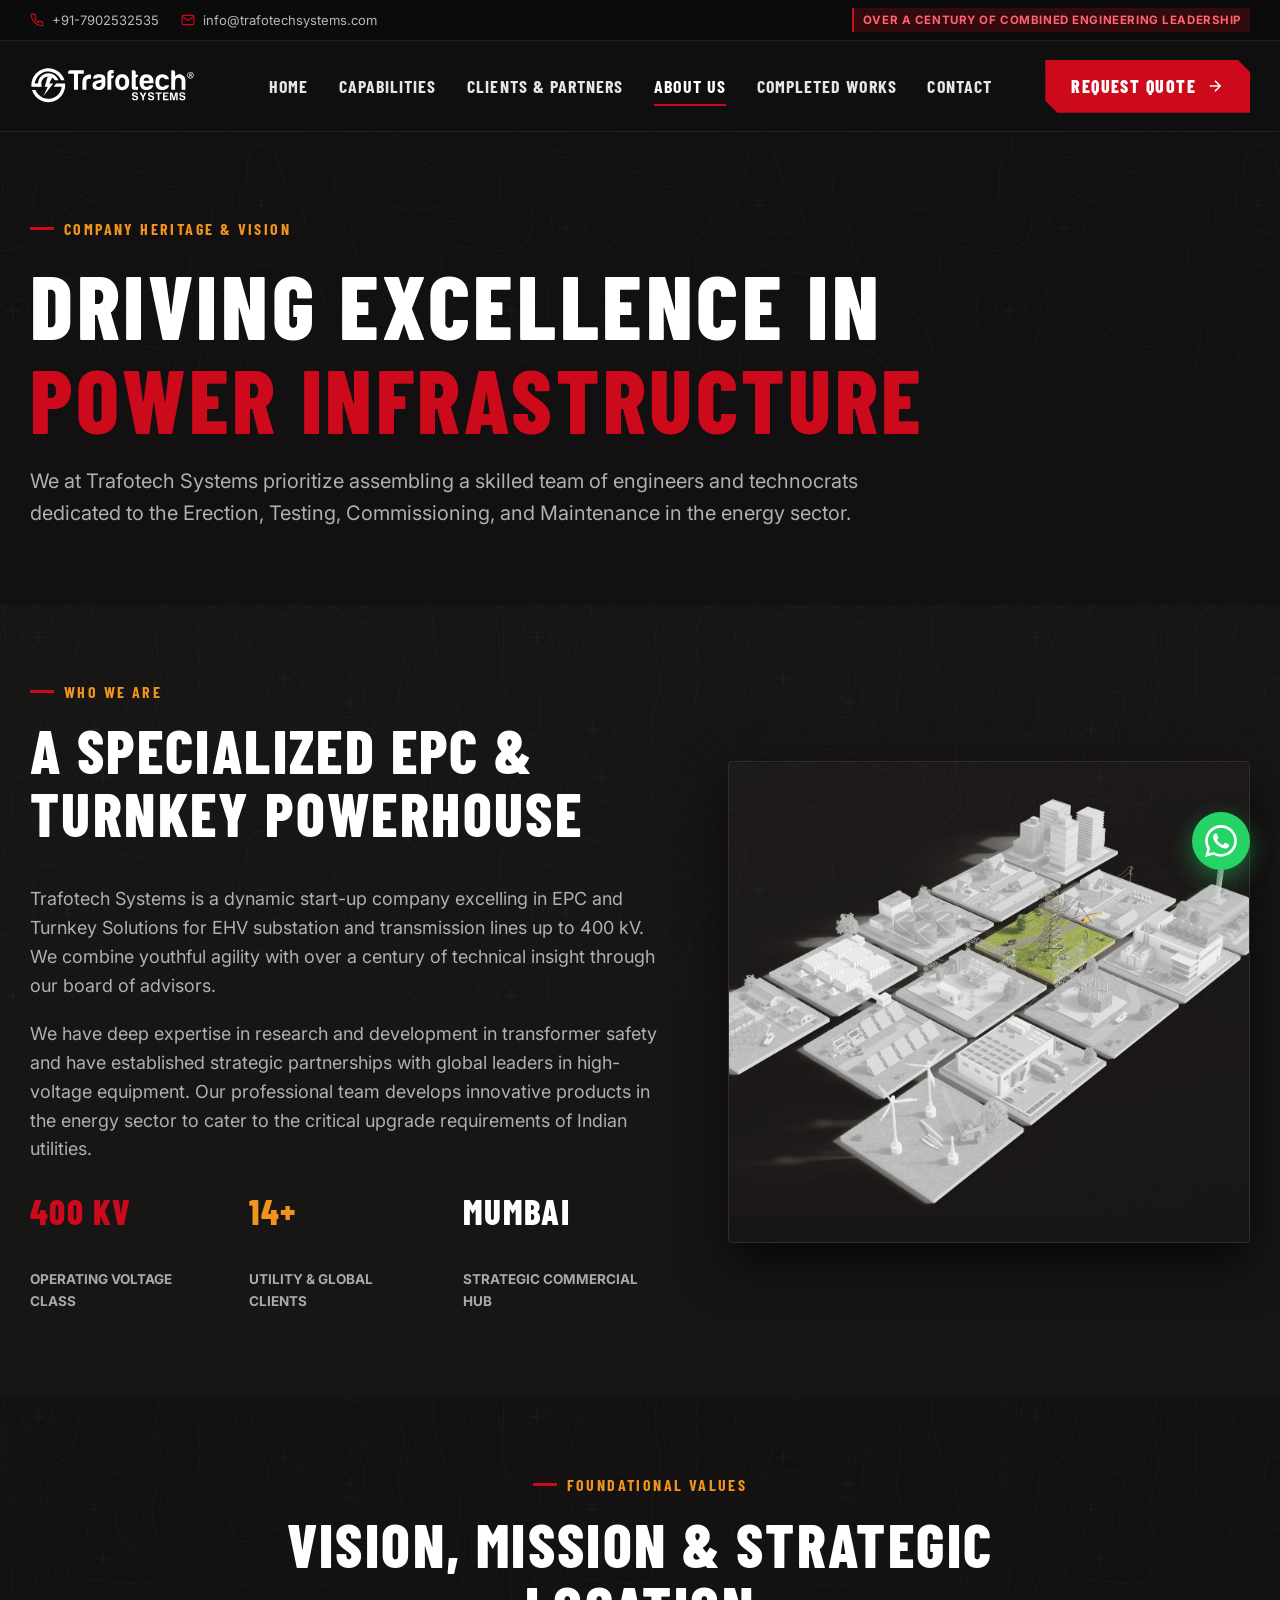
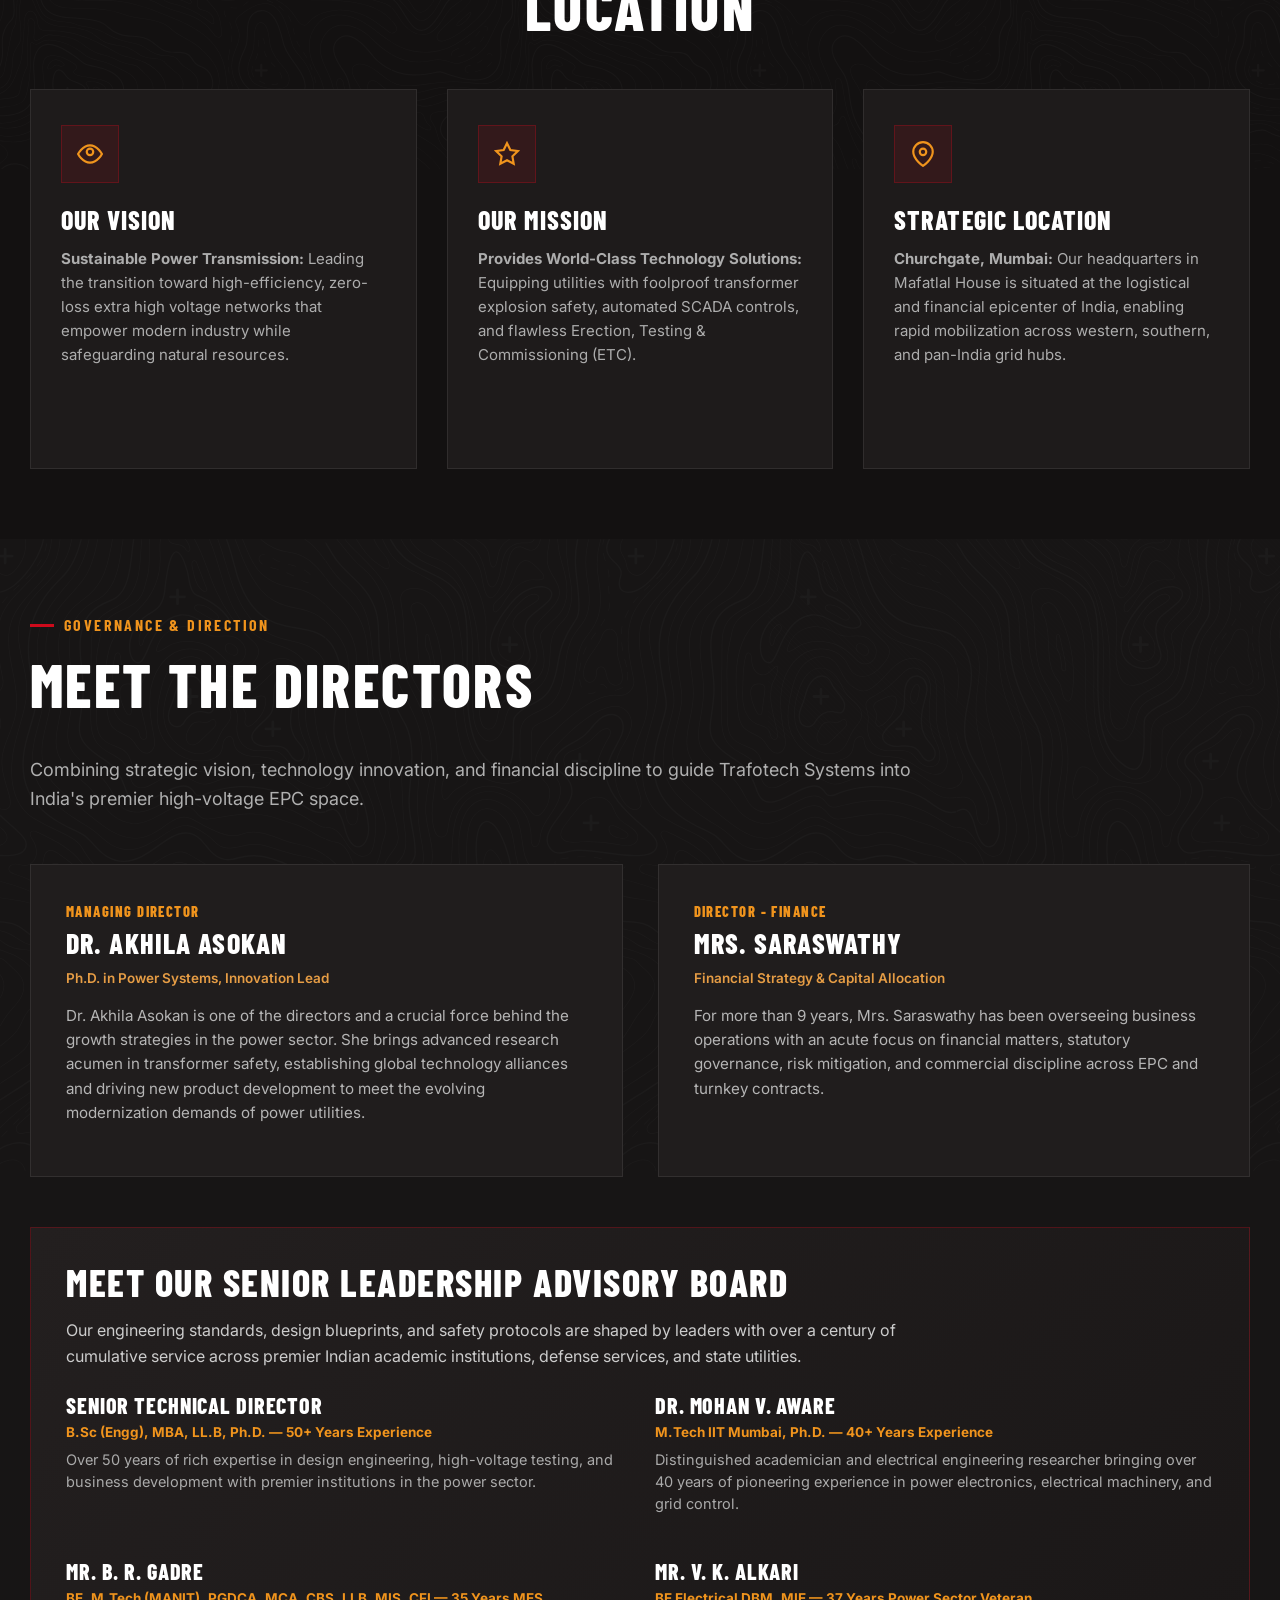
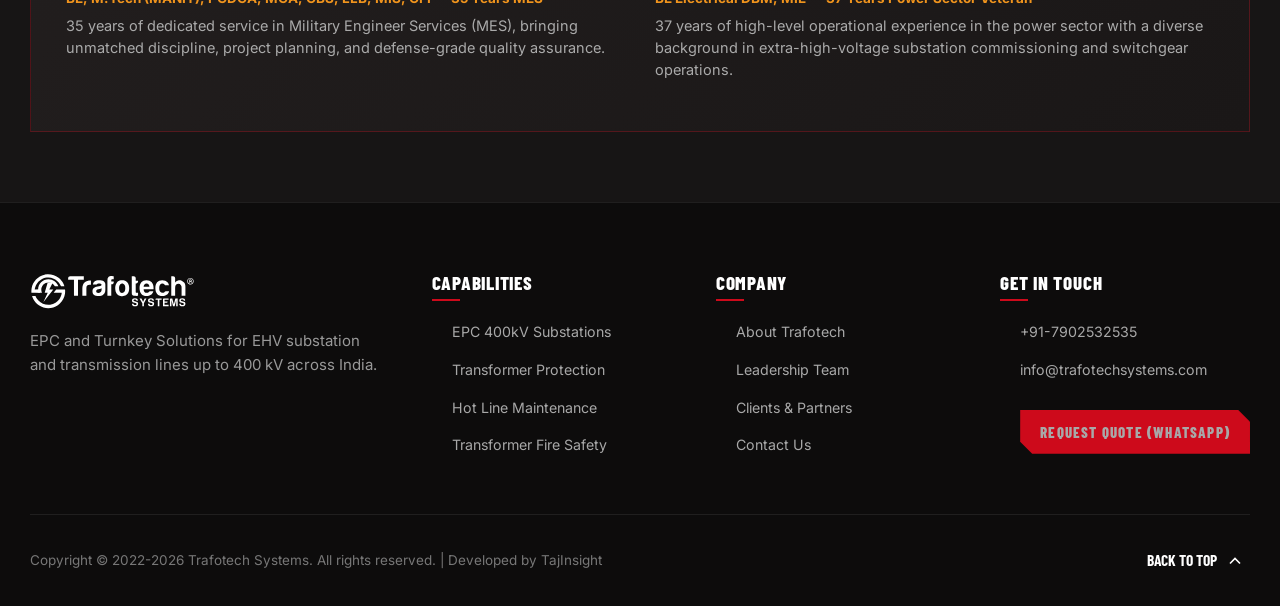
==== commit f354d021: "Add Developed by TajInsight in footer copyright" ====
--- a/about.html
+++ b/about.html
@@ -291,7 +291,7 @@
       </div>
 
       <div class="footer-bottom">
-        <div>Copyright &copy; 2022-2026 Trafotech Systems. All rights reserved.</div>
+        <div>Copyright &copy; 2022-2026 Trafotech Systems. All rights reserved. | Developed by TajInsight</div>
         <div class="back-to-top">
           <span>Back to Top</span>
           <svg width="20" height="20" fill="none" stroke="currentColor" stroke-width="2" viewBox="0 0 24 24"><polyline points="18 15 12 9 6 15"></polyline></svg>
